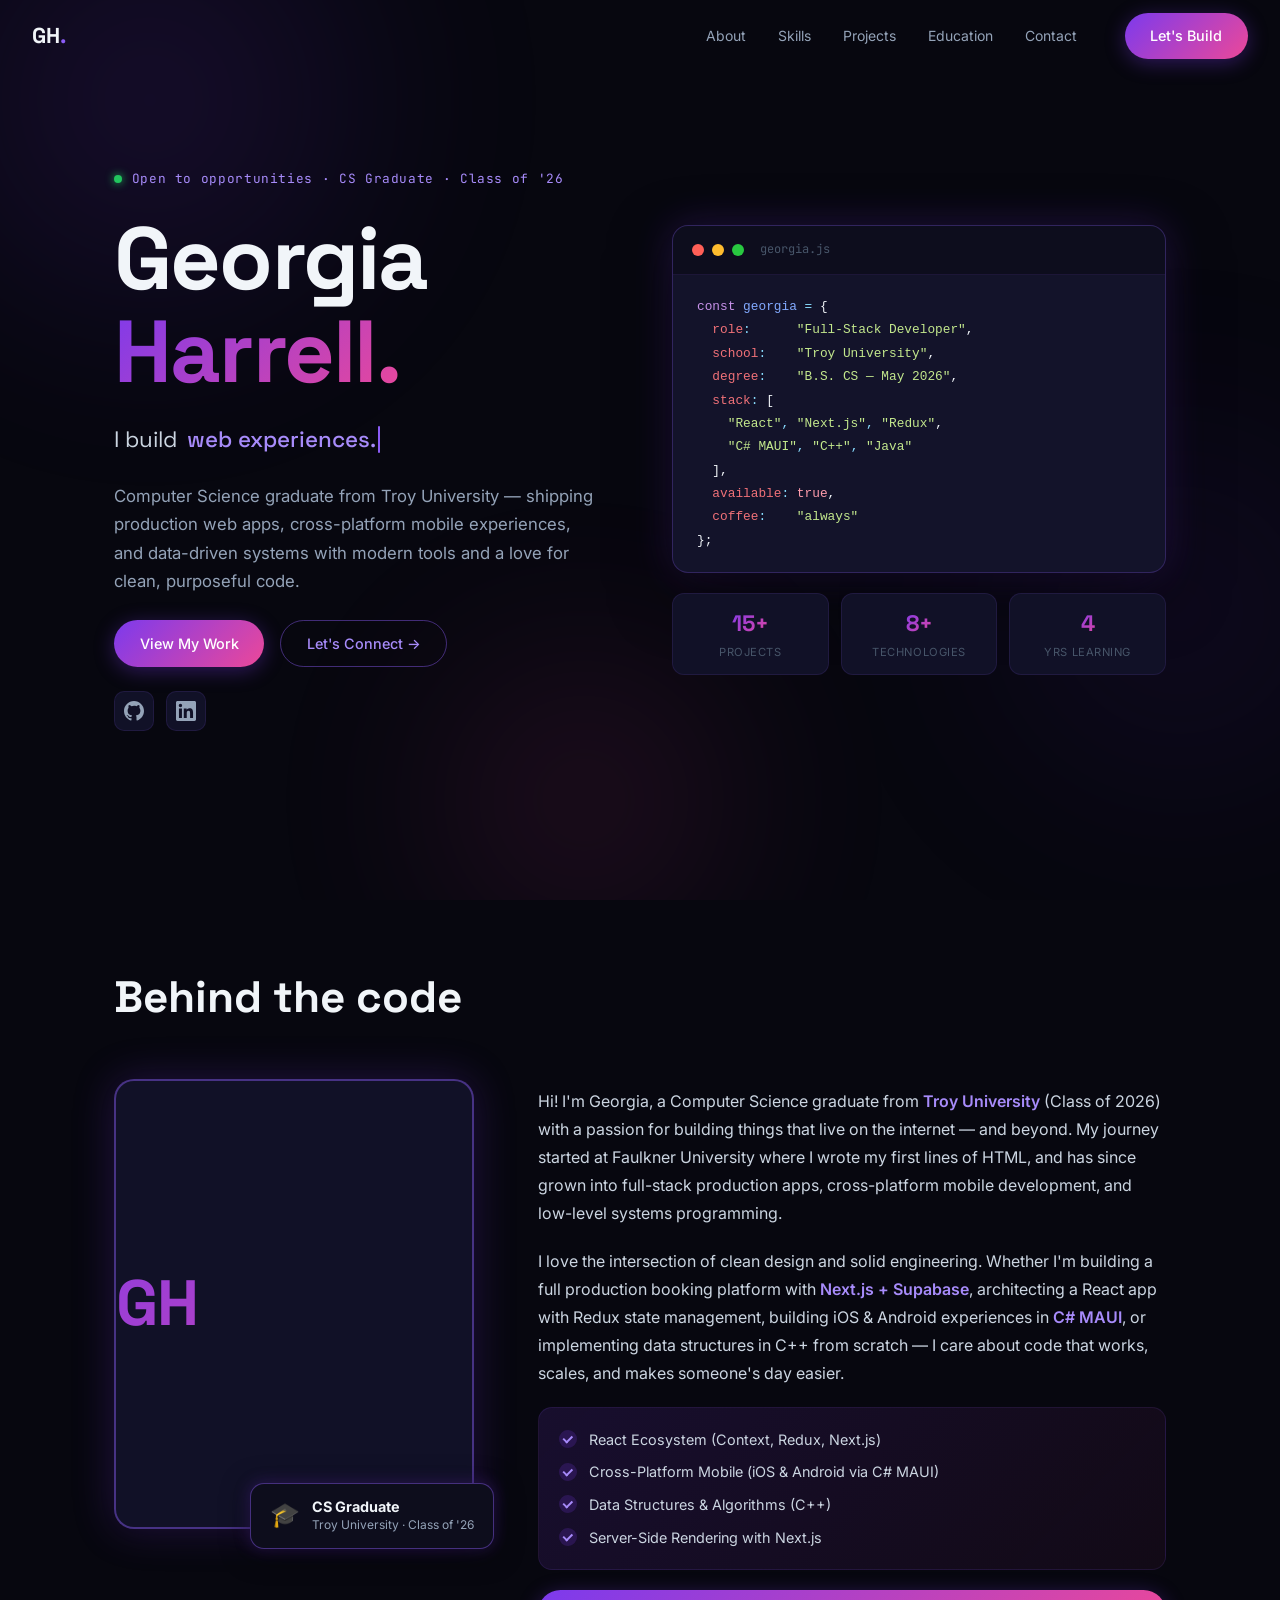
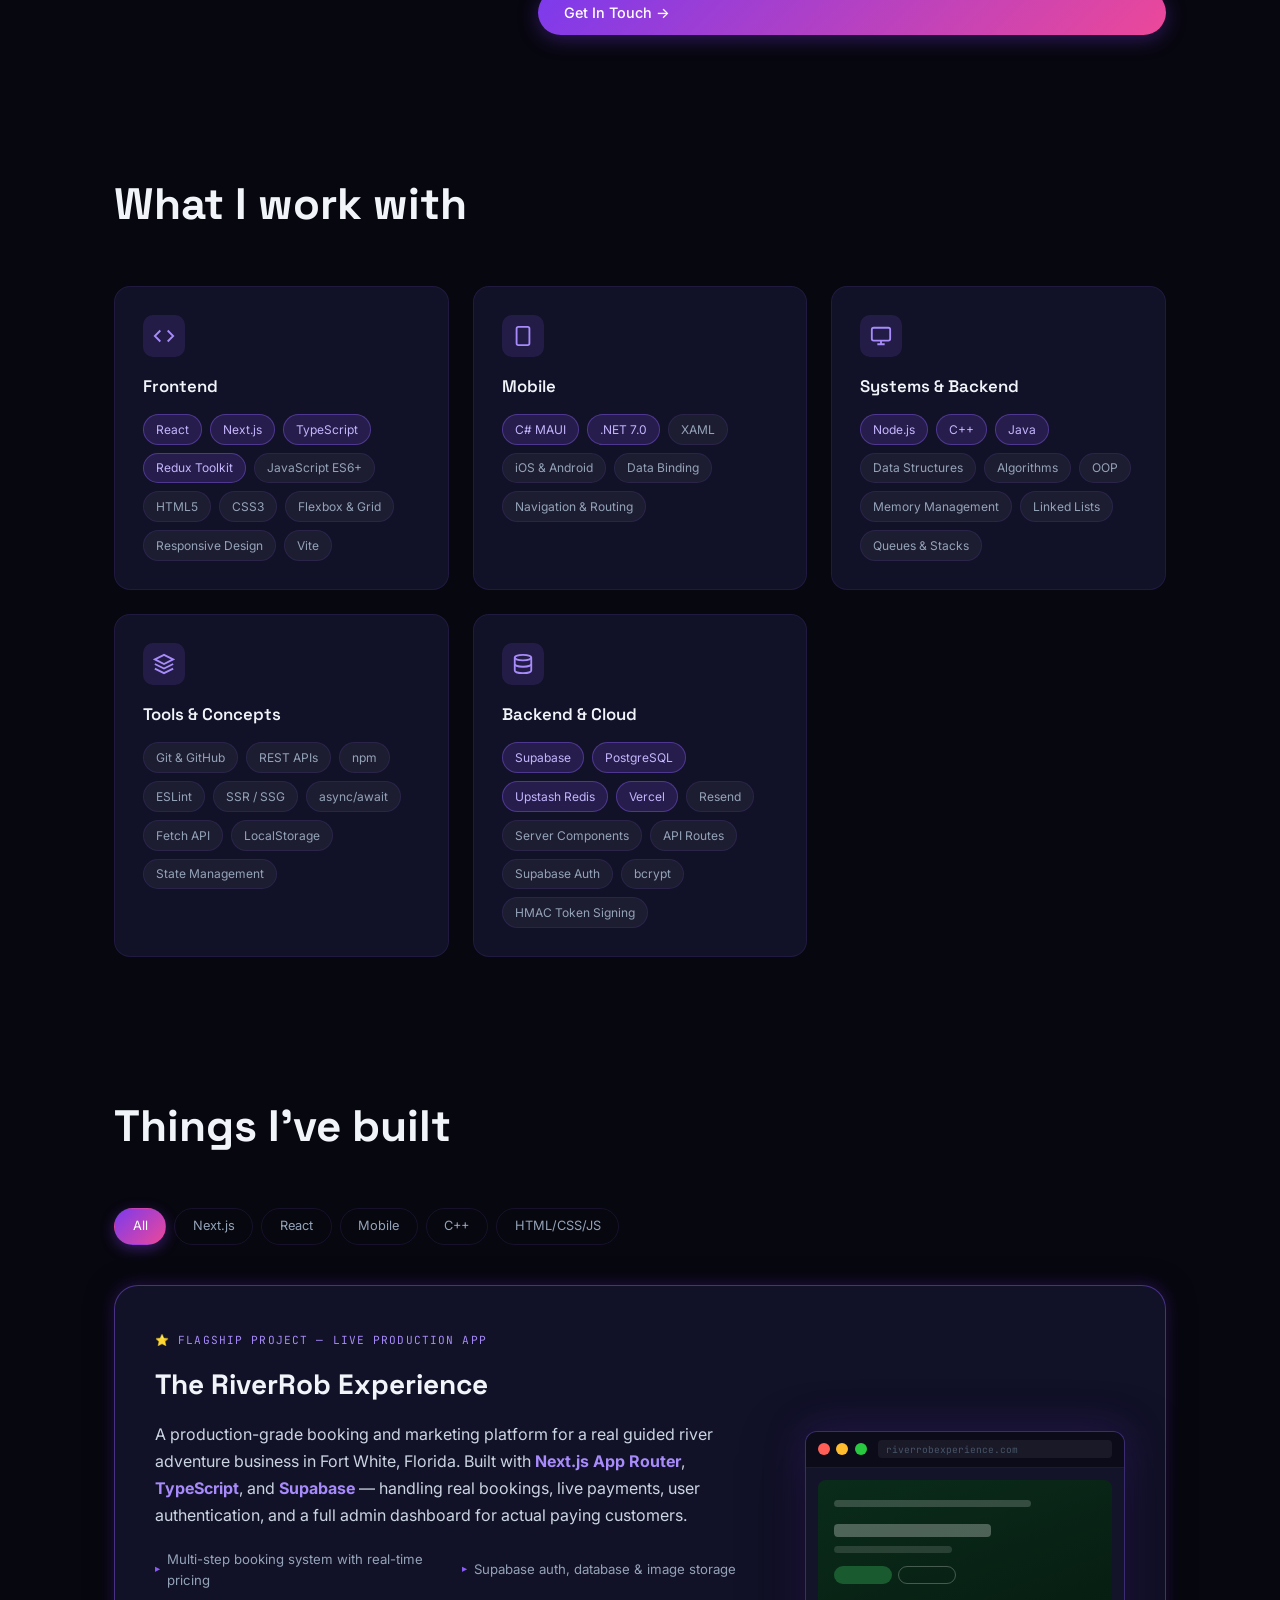
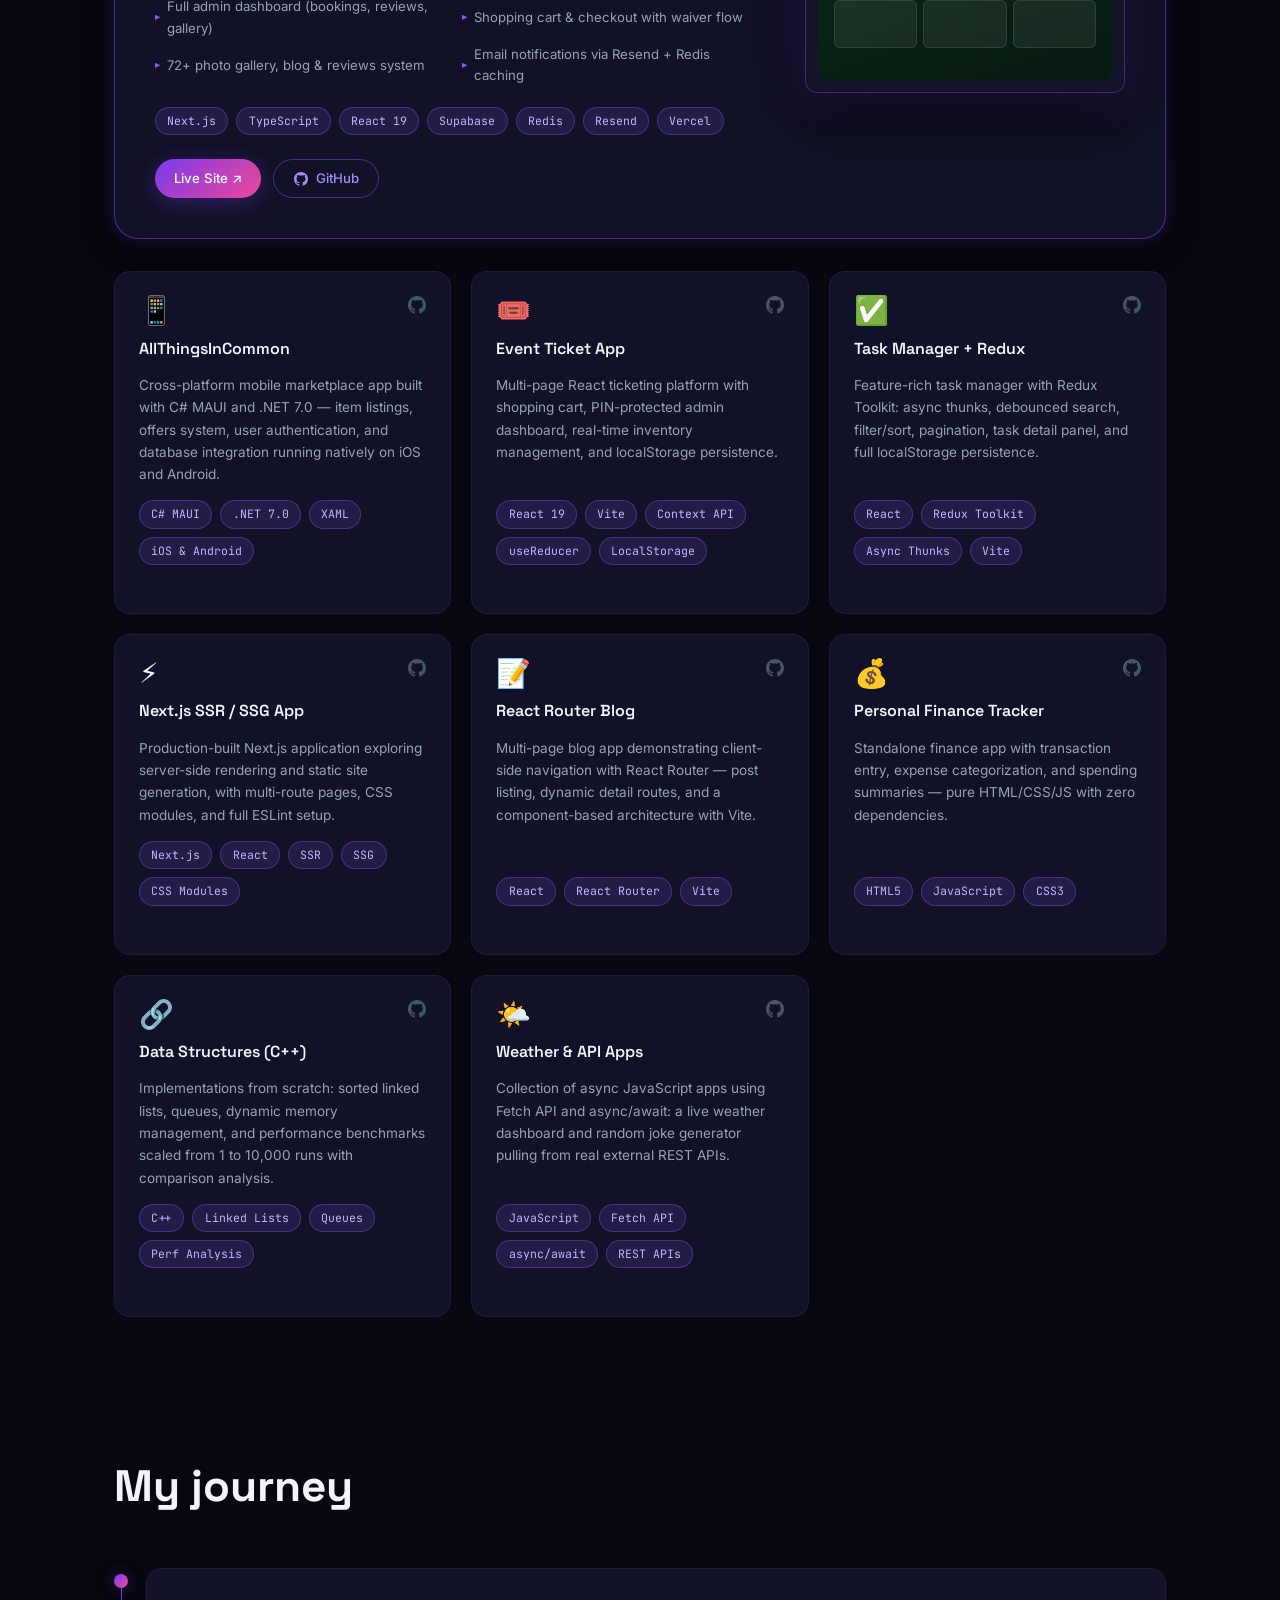
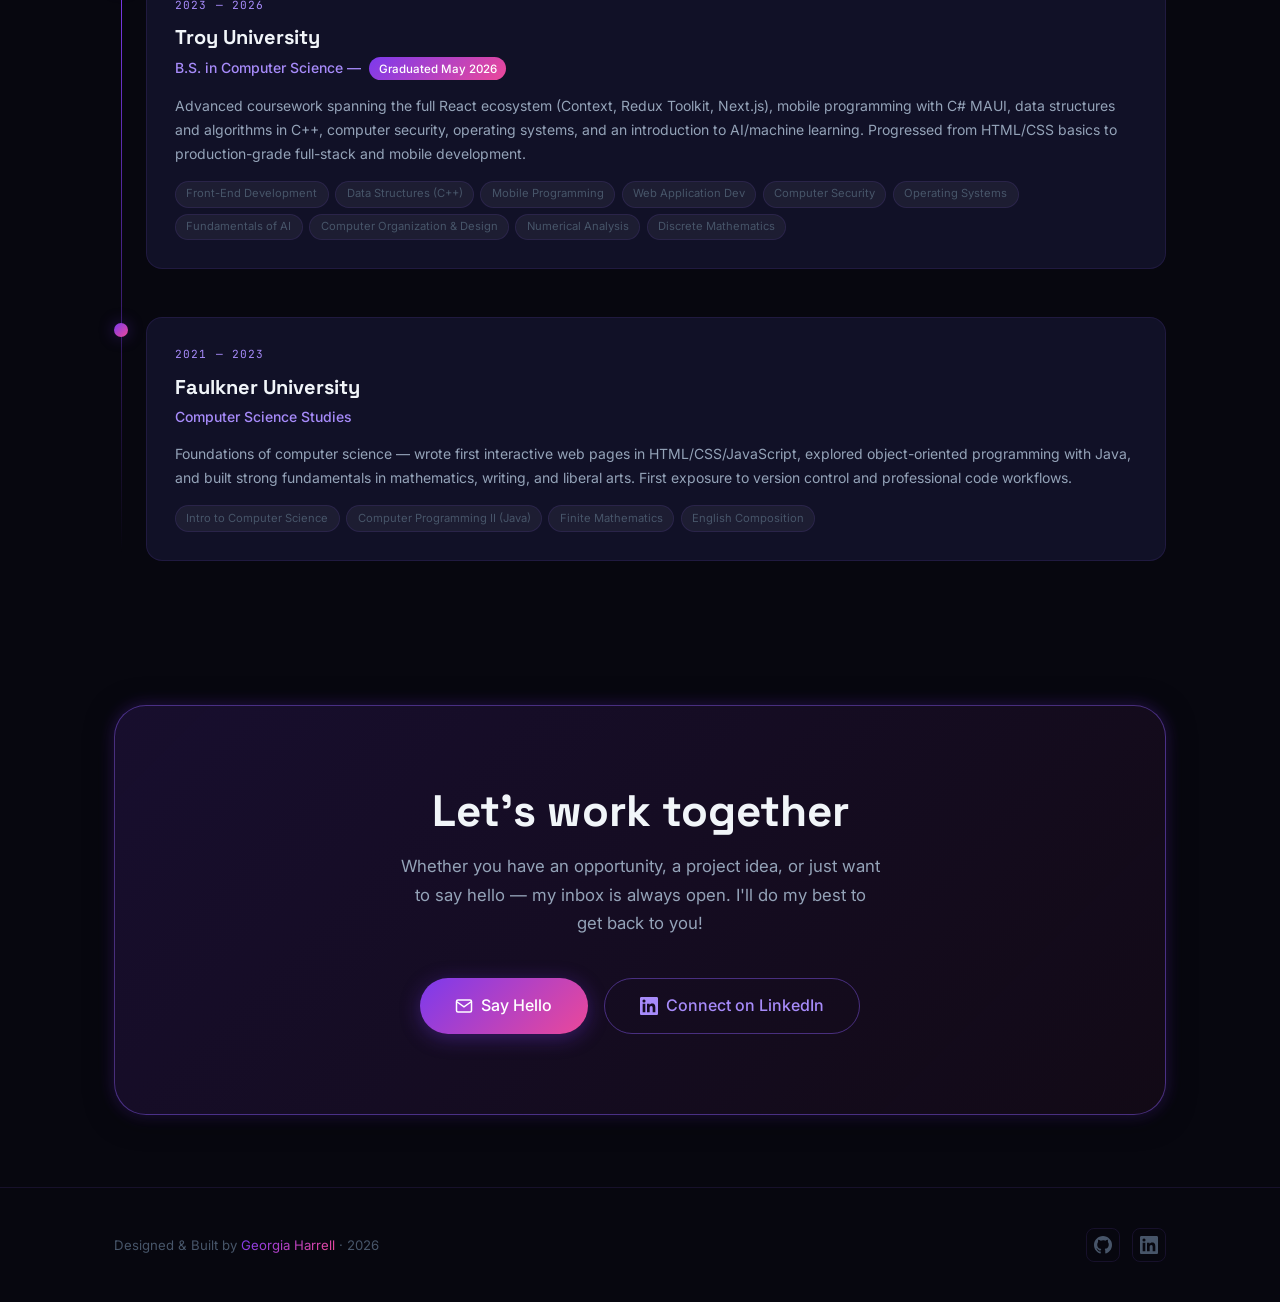
==== index.html @ 1b8c4457 "Add canonical URL, fix meta descriptions to reflect graduate status" ====
<!DOCTYPE html>
<html lang="en">
<head>
  <meta charset="UTF-8">
  <meta name="viewport" content="width=device-width, initial-scale=1.0">
  <meta name="description" content="Georgia Harrell — CS graduate and full-stack developer specializing in React, Next.js, TypeScript, mobile development, and full-stack applications.">
  <meta name="keywords" content="Georgia Harrell, computer science, web developer, React, Next.js, TypeScript, mobile developer, portfolio, Troy University">
  <meta property="og:title" content="Georgia Harrell — Developer Portfolio">
  <meta property="og:description" content="CS graduate building web apps, mobile apps, and APIs with React, Next.js, TypeScript, C# MAUI, and more.">
  <meta property="og:type" content="website">
  <meta property="og:url" content="https://georgiaharrell.dev">
  <link rel="canonical" href="https://georgiaharrell.dev">
  <meta name="twitter:card" content="summary_large_image">
  <title>Georgia Harrell — Developer Portfolio</title>

  <link rel="preconnect" href="https://fonts.googleapis.com">
  <link rel="preconnect" href="https://fonts.gstatic.com" crossorigin>
  <link href="https://fonts.googleapis.com/css2?family=Space+Grotesk:wght@300;400;500;600;700&family=Inter:wght@300;400;500;600&family=JetBrains+Mono:wght@400;500&display=swap" rel="stylesheet">

  <link rel="stylesheet" href="styles.css">
</head>
<body>

  <!-- Animated background orbs -->
  <div class="bg-orbs" aria-hidden="true">
    <div class="orb orb-1"></div>
    <div class="orb orb-2"></div>
    <div class="orb orb-3"></div>
  </div>

  <!-- ===== NAVIGATION ===== -->
  <header id="header" role="banner">
    <nav id="navbar" aria-label="Main navigation">
      <a href="#hero" class="nav-logo" aria-label="Georgia Harrell — back to top">
        <span class="logo-letters">GH</span><span class="logo-dot">.</span>
      </a>

      <ul class="nav-links" role="list">
        <li><a href="#about"     class="nav-link" data-section="about">About</a></li>
        <li><a href="#skills"    class="nav-link" data-section="skills">Skills</a></li>
        <li><a href="#projects"  class="nav-link" data-section="projects">Projects</a></li>
        <li><a href="#education" class="nav-link" data-section="education">Education</a></li>
        <li><a href="#contact"   class="nav-link" data-section="contact">Contact</a></li>
      </ul>

      <a href="#contact" class="btn btn-primary nav-cta">Let's Build</a>

      <button class="mobile-menu-btn" aria-label="Toggle mobile menu" aria-expanded="false" aria-controls="mobile-menu">
        <span class="hamburger-line"></span>
        <span class="hamburger-line"></span>
        <span class="hamburger-line"></span>
      </button>
    </nav>

    <nav id="mobile-menu" class="mobile-menu" aria-label="Mobile navigation" aria-hidden="true">
      <ul role="list">
        <li><a href="#about"     class="mobile-nav-link">About</a></li>
        <li><a href="#skills"    class="mobile-nav-link">Skills</a></li>
        <li><a href="#projects"  class="mobile-nav-link">Projects</a></li>
        <li><a href="#education" class="mobile-nav-link">Education</a></li>
        <li><a href="#contact"   class="mobile-nav-link">Contact</a></li>
      </ul>
    </nav>
  </header>

  <main id="main-content">

    <!-- ===== HERO ===== -->
    <section id="hero" class="section hero-section" aria-label="Introduction">
      <div class="container hero-container">

        <div class="hero-content">
          <p class="hero-status reveal-up">
            <span class="status-dot"></span>Open to opportunities · CS Graduate · Class of '26
          </p>
          <h1 class="hero-name reveal-up">
            Georgia<br><span class="gradient-text">Harrell.</span>
          </h1>
          <div class="hero-tagline reveal-up">
            <span class="tagline-prefix">I build </span>
            <span class="typing-wrapper">
              <span id="typing-text" class="typing-text" aria-live="polite"></span>
              <span class="typing-cursor" aria-hidden="true"></span>
            </span>
          </div>
          <p class="hero-bio reveal-up">
            Computer Science graduate from Troy University — shipping production web apps,
            cross-platform mobile experiences, and data-driven systems with modern tools
            and a love for clean, purposeful code.
          </p>
          <div class="hero-actions reveal-up">
            <a href="#projects" class="btn btn-primary">View My Work</a>
            <a href="#contact"  class="btn btn-ghost">Let's Connect →</a>
          </div>
          <div class="hero-socials reveal-up">
            <a href="https://github.com/Georgia-Harrell" class="social-link" aria-label="GitHub profile" target="_blank" rel="noopener noreferrer">
              <svg width="20" height="20" viewBox="0 0 24 24" fill="currentColor" aria-hidden="true"><path d="M12 0C5.374 0 0 5.373 0 12c0 5.302 3.438 9.8 8.207 11.387.599.111.793-.261.793-.577v-2.234c-3.338.726-4.033-1.416-4.033-1.416-.546-1.387-1.333-1.756-1.333-1.756-1.089-.745.083-.729.083-.729 1.205.084 1.839 1.237 1.839 1.237 1.07 1.834 2.807 1.304 3.492.997.107-.775.418-1.305.762-1.604-2.665-.305-5.467-1.334-5.467-5.931 0-1.311.469-2.381 1.236-3.221-.124-.303-.535-1.524.117-3.176 0 0 1.008-.322 3.301 1.23A11.509 11.509 0 0 1 12 5.803c1.02.005 2.047.138 3.006.404 2.291-1.552 3.297-1.23 3.297-1.23.653 1.653.242 2.874.118 3.176.77.84 1.235 1.911 1.235 3.221 0 4.609-2.807 5.624-5.479 5.921.43.372.823 1.102.823 2.222v3.293c0 .319.192.694.801.576C20.566 21.797 24 17.3 24 12c0-6.627-5.373-12-12-12z"/></svg>
            </a>
            <a href="https://www.linkedin.com/in/georgia-harrell-732969280/" class="social-link" aria-label="LinkedIn profile" target="_blank" rel="noopener noreferrer">
              <svg width="20" height="20" viewBox="0 0 24 24" fill="currentColor" aria-hidden="true"><path d="M20.447 20.452h-3.554v-5.569c0-1.328-.027-3.037-1.852-3.037-1.853 0-2.136 1.445-2.136 2.939v5.667H9.351V9h3.414v1.561h.046c.477-.9 1.637-1.85 3.37-1.85 3.601 0 4.267 2.37 4.267 5.455v6.286zM5.337 7.433a2.062 2.062 0 0 1-2.063-2.065 2.064 2.064 0 1 1 2.063 2.065zm1.782 13.019H3.555V9h3.564v11.452zM22.225 0H1.771C.792 0 0 .774 0 1.729v20.542C0 23.227.792 24 1.771 24h20.451C23.2 24 24 23.227 24 22.271V1.729C24 .774 23.2 0 22.222 0h.003z"/></svg>
            </a>
          </div>
        </div>

        <!-- Hero code card visual -->
        <div class="hero-visual" aria-hidden="true">
          <div class="code-card">
            <div class="code-card-header">
              <span class="code-dot dot-red"></span>
              <span class="code-dot dot-yellow"></span>
              <span class="code-dot dot-green"></span>
              <span class="code-card-filename">georgia.js</span>
            </div>
            <div class="code-card-body">
<pre class="code-block"><code><span class="ck">const</span> <span class="cv">georgia</span> <span class="cp">=</span> {
  <span class="cpr">role</span><span class="cp">:</span>      <span class="cs">"Full-Stack Developer"</span>,
  <span class="cpr">school</span><span class="cp">:</span>    <span class="cs">"Troy University"</span>,
  <span class="cpr">degree</span><span class="cp">:</span>    <span class="cs">"B.S. CS — May 2026"</span>,
  <span class="cpr">stack</span><span class="cp">:</span> [
    <span class="cs">"React"</span><span class="cp">,</span> <span class="cs">"Next.js"</span><span class="cp">,</span> <span class="cs">"Redux"</span>,
    <span class="cs">"C# MAUI"</span><span class="cp">,</span> <span class="cs">"C++"</span><span class="cp">,</span> <span class="cs">"Java"</span>
  ],
  <span class="cpr">available</span><span class="cp">:</span> <span class="cb">true</span>,
  <span class="cpr">coffee</span><span class="cp">:</span>    <span class="cs">"always"</span>
};</code></pre>
            </div>
          </div>

          <div class="hero-stats">
            <div class="stat-pill">
              <span class="stat-num">15+</span>
              <span class="stat-label">Projects</span>
            </div>
            <div class="stat-pill">
              <span class="stat-num">8+</span>
              <span class="stat-label">Technologies</span>
            </div>
            <div class="stat-pill">
              <span class="stat-num">4</span>
              <span class="stat-label">Yrs Learning</span>
            </div>
          </div>
        </div>

      </div>
    </section>

    <!-- ===== ABOUT ===== -->
    <section id="about" class="section" aria-labelledby="about-heading">
      <div class="container">
        <div class="section-header reveal-up">
<h2 id="about-heading" class="section-title">Behind the code</h2>
        </div>

        <div class="about-grid">
          <div class="about-image-wrap reveal-left">
            <div class="about-image-frame">
              <img
                src="./assets/profile.jpg"
                alt="Georgia Harrell"
                class="about-image"
                loading="lazy"
                width="420" height="520"
                onerror="this.style.display='none'; this.nextElementSibling.style.display='flex';"
              >
              <div class="about-image-placeholder" aria-hidden="true">GH</div>
            </div>
            <div class="about-badge">
              <span class="badge-emoji">🎓</span>
              <div class="badge-text">
                <strong>CS Graduate</strong>
                <span>Troy University · Class of '26</span>
              </div>
            </div>
          </div>

          <div class="about-body reveal-right">
            <p class="about-p">
              Hi! I'm Georgia, a Computer Science graduate from <strong>Troy University</strong>
              (Class of 2026) with a passion for building things that live on the internet —
              and beyond. My journey started at Faulkner University where I wrote my first
              lines of HTML, and has since grown into full-stack production apps, cross-platform
              mobile development, and low-level systems programming.
            </p>
            <p class="about-p">
              I love the intersection of clean design and solid engineering. Whether I'm
              building a full production booking platform with <strong>Next.js + Supabase</strong>,
              architecting a React app with Redux state management, building iOS &amp; Android
              experiences in <strong>C# MAUI</strong>, or implementing data structures in C++
              from scratch — I care about code that works, scales, and makes someone's day easier.
            </p>

            <ul class="about-highlights" aria-label="Core strengths">
              <li><span class="check-icon" aria-hidden="true"></span>React Ecosystem (Context, Redux, Next.js)</li>
              <li><span class="check-icon" aria-hidden="true"></span>Cross-Platform Mobile (iOS &amp; Android via C# MAUI)</li>
              <li><span class="check-icon" aria-hidden="true"></span>Data Structures &amp; Algorithms (C++)</li>
              <li><span class="check-icon" aria-hidden="true"></span>Server-Side Rendering with Next.js</li>
            </ul>

            <a href="#contact" class="btn btn-primary">Get In Touch →</a>
          </div>
        </div>
      </div>
    </section>

    <!-- ===== SKILLS ===== -->
    <section id="skills" class="section" aria-labelledby="skills-heading">
      <div class="container">
        <div class="section-header reveal-up">
<h2 id="skills-heading" class="section-title">What I work with</h2>
        </div>

        <div class="skills-grid">

          <div class="skill-card reveal-up">
            <div class="skill-card-icon" aria-hidden="true">
              <svg width="22" height="22" viewBox="0 0 24 24" fill="none" stroke="currentColor" stroke-width="2"><polyline points="16 18 22 12 16 6"/><polyline points="8 6 2 12 8 18"/></svg>
            </div>
            <h3 class="skill-card-title">Frontend</h3>
            <div class="skill-tags">
              <span class="stag stag--hi">React</span>
              <span class="stag stag--hi">Next.js</span>
              <span class="stag stag--hi">TypeScript</span>
              <span class="stag stag--hi">Redux Toolkit</span>
              <span class="stag">JavaScript ES6+</span>
              <span class="stag">HTML5</span>
              <span class="stag">CSS3</span>
              <span class="stag">Flexbox &amp; Grid</span>
              <span class="stag">Responsive Design</span>
              <span class="stag">Vite</span>
            </div>
          </div>

          <div class="skill-card reveal-up">
            <div class="skill-card-icon" aria-hidden="true">
              <svg width="22" height="22" viewBox="0 0 24 24" fill="none" stroke="currentColor" stroke-width="2"><rect x="5" y="2" width="14" height="20" rx="2"/><line x1="12" y1="18" x2="12.01" y2="18"/></svg>
            </div>
            <h3 class="skill-card-title">Mobile</h3>
            <div class="skill-tags">
              <span class="stag stag--hi">C# MAUI</span>
              <span class="stag stag--hi">.NET 7.0</span>
              <span class="stag">XAML</span>
              <span class="stag">iOS &amp; Android</span>
              <span class="stag">Data Binding</span>
              <span class="stag">Navigation &amp; Routing</span>
            </div>
          </div>

          <div class="skill-card reveal-up">
            <div class="skill-card-icon" aria-hidden="true">
              <svg width="22" height="22" viewBox="0 0 24 24" fill="none" stroke="currentColor" stroke-width="2"><rect x="2" y="3" width="20" height="14" rx="2"/><path d="M8 21h8M12 17v4"/></svg>
            </div>
            <h3 class="skill-card-title">Systems &amp; Backend</h3>
            <div class="skill-tags">
              <span class="stag stag--hi">Node.js</span>
              <span class="stag stag--hi">C++</span>
              <span class="stag stag--hi">Java</span>
              <span class="stag">Data Structures</span>
              <span class="stag">Algorithms</span>
              <span class="stag">OOP</span>
              <span class="stag">Memory Management</span>
              <span class="stag">Linked Lists</span>
              <span class="stag">Queues &amp; Stacks</span>
            </div>
          </div>

          <div class="skill-card reveal-up">
            <div class="skill-card-icon" aria-hidden="true">
              <svg width="22" height="22" viewBox="0 0 24 24" fill="none" stroke="currentColor" stroke-width="2"><path d="M12 2L2 7l10 5 10-5-10-5z"/><path d="M2 17l10 5 10-5"/><path d="M2 12l10 5 10-5"/></svg>
            </div>
            <h3 class="skill-card-title">Tools &amp; Concepts</h3>
            <div class="skill-tags">
              <span class="stag">Git &amp; GitHub</span>
              <span class="stag">REST APIs</span>
              <span class="stag">npm</span>
              <span class="stag">ESLint</span>
              <span class="stag">SSR / SSG</span>
              <span class="stag">async/await</span>
              <span class="stag">Fetch API</span>
              <span class="stag">LocalStorage</span>
              <span class="stag">State Management</span>
            </div>
          </div>

          <div class="skill-card reveal-up">
            <div class="skill-card-icon" aria-hidden="true">
              <svg width="22" height="22" viewBox="0 0 24 24" fill="none" stroke="currentColor" stroke-width="2"><ellipse cx="12" cy="5" rx="9" ry="3"/><path d="M21 12c0 1.66-4 3-9 3s-9-1.34-9-3"/><path d="M3 5v14c0 1.66 4 3 9 3s9-1.34 9-3V5"/></svg>
            </div>
            <h3 class="skill-card-title">Backend &amp; Cloud</h3>
            <div class="skill-tags">
              <span class="stag stag--hi">Supabase</span>
              <span class="stag stag--hi">PostgreSQL</span>
              <span class="stag stag--hi">Upstash Redis</span>
              <span class="stag stag--hi">Vercel</span>
              <span class="stag">Resend</span>
              <span class="stag">Server Components</span>
              <span class="stag">API Routes</span>
              <span class="stag">Supabase Auth</span>
              <span class="stag">bcrypt</span>
              <span class="stag">HMAC Token Signing</span>
            </div>
          </div>

        </div>
      </div>
    </section>

    <!-- ===== PROJECTS ===== -->
    <section id="projects" class="section" aria-labelledby="projects-heading">
      <div class="container">
        <div class="section-header reveal-up">
<h2 id="projects-heading" class="section-title">Things I've built</h2>
        </div>

        <!-- Filter buttons -->
        <div class="project-filters reveal-up" role="group" aria-label="Filter projects">
          <button class="filter-btn active" data-filter="all">All</button>
          <button class="filter-btn" data-filter="nextjs">Next.js</button>
          <button class="filter-btn" data-filter="react">React</button>
          <button class="filter-btn" data-filter="mobile">Mobile</button>
          <button class="filter-btn" data-filter="cpp">C++</button>
          <button class="filter-btn" data-filter="web">HTML/CSS/JS</button>
        </div>

        <!-- Featured project -->
        <article class="project-featured reveal-up" data-category="nextjs" aria-label="Featured project: The RiverRob Experience">
          <div class="featured-inner">
            <div class="featured-text">
              <span class="featured-badge">⭐ Flagship Project — Live Production App</span>
              <h3 class="project-title">The RiverRob Experience</h3>
              <p class="project-desc">
                A production-grade booking and marketing platform for a real guided river
                adventure business in Fort White, Florida. Built with <strong>Next.js App Router</strong>,
                <strong>TypeScript</strong>, and <strong>Supabase</strong> — handling real bookings,
                live payments, user authentication, and a full admin dashboard for actual paying customers.
              </p>
              <ul class="featured-features" aria-label="Key features">
                <li>Multi-step booking system with real-time pricing</li>
                <li>Supabase auth, database &amp; image storage</li>
                <li>Full admin dashboard (bookings, reviews, gallery)</li>
                <li>Shopping cart &amp; checkout with waiver flow</li>
                <li>72+ photo gallery, blog &amp; reviews system</li>
                <li>Email notifications via Resend + Redis caching</li>
              </ul>
              <div class="tech-tags">
                <span class="ttag">Next.js</span>
                <span class="ttag">TypeScript</span>
                <span class="ttag">React 19</span>
                <span class="ttag">Supabase</span>
                <span class="ttag">Redis</span>
                <span class="ttag">Resend</span>
                <span class="ttag">Vercel</span>
              </div>
              <div class="project-links">
                <a href="https://theriverrobexperience.com" class="btn btn-primary btn-sm" target="_blank" rel="noopener noreferrer">
                  Live Site ↗
                </a>
                <a href="https://github.com/Georgia-Harrell/riverrob-experience" class="btn btn-ghost btn-sm" target="_blank" rel="noopener noreferrer">
                  <svg width="14" height="14" viewBox="0 0 24 24" fill="currentColor" aria-hidden="true"><path d="M12 0C5.374 0 0 5.373 0 12c0 5.302 3.438 9.8 8.207 11.387.599.111.793-.261.793-.577v-2.234c-3.338.726-4.033-1.416-4.033-1.416-.546-1.387-1.333-1.756-1.333-1.756-1.089-.745.083-.729.083-.729 1.205.084 1.839 1.237 1.839 1.237 1.07 1.834 2.807 1.304 3.492.997.107-.775.418-1.305.762-1.604-2.665-.305-5.467-1.334-5.467-5.931 0-1.311.469-2.381 1.236-3.221-.124-.303-.535-1.524.117-3.176 0 0 1.008-.322 3.301 1.23A11.509 11.509 0 0 1 12 5.803c1.02.005 2.047.138 3.006.404 2.291-1.552 3.297-1.23 3.297-1.23.653 1.653.242 2.874.118 3.176.77.84 1.235 1.911 1.235 3.221 0 4.609-2.807 5.624-5.479 5.921.43.372.823 1.102.823 2.222v3.293c0 .319.192.694.801.576C20.566 21.797 24 17.3 24 12c0-6.627-5.373-12-12-12z"/></svg>
                  GitHub
                </a>
              </div>
            </div>

            <!-- CSS browser mockup -->
            <div class="featured-mockup" aria-hidden="true">
              <div class="browser-frame">
                <div class="browser-bar">
                  <span class="code-dot dot-red"></span>
                  <span class="code-dot dot-yellow"></span>
                  <span class="code-dot dot-green"></span>
                  <div class="browser-url">riverrobexperience.com</div>
                </div>
                <div class="browser-screen">
                  <div class="site-hero-mock">
                    <div class="site-nav-mock"></div>
                    <div class="site-heading-mock"></div>
                    <div class="site-sub-mock"></div>
                    <div class="site-btns-mock">
                      <div class="site-btn-mock"></div>
                      <div class="site-btn-mock ghost"></div>
                    </div>
                    <div class="site-cards-mock">
                      <div class="site-card-mock"></div>
                      <div class="site-card-mock"></div>
                      <div class="site-card-mock"></div>
                    </div>
                  </div>
                </div>
              </div>
            </div>
          </div>
        </article>

        <!-- Project grid -->
        <div class="projects-grid" id="projects-grid">

          <article class="project-card reveal-up" data-category="mobile">
            <div class="pcard-top">
              <span class="pcard-emoji" aria-hidden="true">📱</span>
              <a href="https://github.com/Georgia-Harrell/all-things-in-common" class="pcard-gh" aria-label="View AllThingsInCommon on GitHub" target="_blank" rel="noopener noreferrer"><svg width="18" height="18" viewBox="0 0 24 24" fill="currentColor"><path d="M12 0C5.374 0 0 5.373 0 12c0 5.302 3.438 9.8 8.207 11.387.599.111.793-.261.793-.577v-2.234c-3.338.726-4.033-1.416-4.033-1.416-.546-1.387-1.333-1.756-1.333-1.756-1.089-.745.083-.729.083-.729 1.205.084 1.839 1.237 1.839 1.237 1.07 1.834 2.807 1.304 3.492.997.107-.775.418-1.305.762-1.604-2.665-.305-5.467-1.334-5.467-5.931 0-1.311.469-2.381 1.236-3.221-.124-.303-.535-1.524.117-3.176 0 0 1.008-.322 3.301 1.23A11.509 11.509 0 0 1 12 5.803c1.02.005 2.047.138 3.006.404 2.291-1.552 3.297-1.23 3.297-1.23.653 1.653.242 2.874.118 3.176.77.84 1.235 1.911 1.235 3.221 0 4.609-2.807 5.624-5.479 5.921.43.372.823 1.102.823 2.222v3.293c0 .319.192.694.801.576C20.566 21.797 24 17.3 24 12c0-6.627-5.373-12-12-12z"/></svg></a>
            </div>
            <h3 class="pcard-title">AllThingsInCommon</h3>
            <p class="pcard-desc">Cross-platform mobile marketplace app built with C# MAUI and .NET 7.0 — item listings, offers system, user authentication, and database integration running natively on iOS and Android.</p>
            <div class="tech-tags">
              <span class="ttag">C# MAUI</span>
              <span class="ttag">.NET 7.0</span>
              <span class="ttag">XAML</span>
              <span class="ttag">iOS &amp; Android</span>
            </div>
          </article>

          <article class="project-card reveal-up" data-category="react">
            <div class="pcard-top">
              <span class="pcard-emoji" aria-hidden="true">🎟️</span>
              <a href="https://github.com/Georgia-Harrell/event-ticket-app" class="pcard-gh" aria-label="View Event Ticket App on GitHub" target="_blank" rel="noopener noreferrer"><svg width="18" height="18" viewBox="0 0 24 24" fill="currentColor"><path d="M12 0C5.374 0 0 5.373 0 12c0 5.302 3.438 9.8 8.207 11.387.599.111.793-.261.793-.577v-2.234c-3.338.726-4.033-1.416-4.033-1.416-.546-1.387-1.333-1.756-1.333-1.756-1.089-.745.083-.729.083-.729 1.205.084 1.839 1.237 1.839 1.237 1.07 1.834 2.807 1.304 3.492.997.107-.775.418-1.305.762-1.604-2.665-.305-5.467-1.334-5.467-5.931 0-1.311.469-2.381 1.236-3.221-.124-.303-.535-1.524.117-3.176 0 0 1.008-.322 3.301 1.23A11.509 11.509 0 0 1 12 5.803c1.02.005 2.047.138 3.006.404 2.291-1.552 3.297-1.23 3.297-1.23.653 1.653.242 2.874.118 3.176.77.84 1.235 1.911 1.235 3.221 0 4.609-2.807 5.624-5.479 5.921.43.372.823 1.102.823 2.222v3.293c0 .319.192.694.801.576C20.566 21.797 24 17.3 24 12c0-6.627-5.373-12-12-12z"/></svg></a>
            </div>
            <h3 class="pcard-title">Event Ticket App</h3>
            <p class="pcard-desc">Multi-page React ticketing platform with shopping cart, PIN-protected admin dashboard, real-time inventory management, and localStorage persistence.</p>
            <div class="tech-tags">
              <span class="ttag">React 19</span>
              <span class="ttag">Vite</span>
              <span class="ttag">Context API</span>
              <span class="ttag">useReducer</span>
              <span class="ttag">LocalStorage</span>
            </div>
          </article>

          <article class="project-card reveal-up" data-category="react">
            <div class="pcard-top">
              <span class="pcard-emoji" aria-hidden="true">✅</span>
              <a href="https://github.com/Georgia-Harrell/task-manager-redux" class="pcard-gh" aria-label="View Task Manager on GitHub" target="_blank" rel="noopener noreferrer"><svg width="18" height="18" viewBox="0 0 24 24" fill="currentColor"><path d="M12 0C5.374 0 0 5.373 0 12c0 5.302 3.438 9.8 8.207 11.387.599.111.793-.261.793-.577v-2.234c-3.338.726-4.033-1.416-4.033-1.416-.546-1.387-1.333-1.756-1.333-1.756-1.089-.745.083-.729.083-.729 1.205.084 1.839 1.237 1.839 1.237 1.07 1.834 2.807 1.304 3.492.997.107-.775.418-1.305.762-1.604-2.665-.305-5.467-1.334-5.467-5.931 0-1.311.469-2.381 1.236-3.221-.124-.303-.535-1.524.117-3.176 0 0 1.008-.322 3.301 1.23A11.509 11.509 0 0 1 12 5.803c1.02.005 2.047.138 3.006.404 2.291-1.552 3.297-1.23 3.297-1.23.653 1.653.242 2.874.118 3.176.77.84 1.235 1.911 1.235 3.221 0 4.609-2.807 5.624-5.479 5.921.43.372.823 1.102.823 2.222v3.293c0 .319.192.694.801.576C20.566 21.797 24 17.3 24 12c0-6.627-5.373-12-12-12z"/></svg></a>
            </div>
            <h3 class="pcard-title">Task Manager + Redux</h3>
            <p class="pcard-desc">Feature-rich task manager with Redux Toolkit: async thunks, debounced search, filter/sort, pagination, task detail panel, and full localStorage persistence.</p>
            <div class="tech-tags">
              <span class="ttag">React</span>
              <span class="ttag">Redux Toolkit</span>
              <span class="ttag">Async Thunks</span>
              <span class="ttag">Vite</span>
            </div>
          </article>

          <article class="project-card reveal-up" data-category="react">
            <div class="pcard-top">
              <span class="pcard-emoji" aria-hidden="true">⚡</span>
              <a href="https://github.com/Georgia-Harrell/nextjs-ssr-ssg" class="pcard-gh" aria-label="View Next.js app on GitHub" target="_blank" rel="noopener noreferrer"><svg width="18" height="18" viewBox="0 0 24 24" fill="currentColor"><path d="M12 0C5.374 0 0 5.373 0 12c0 5.302 3.438 9.8 8.207 11.387.599.111.793-.261.793-.577v-2.234c-3.338.726-4.033-1.416-4.033-1.416-.546-1.387-1.333-1.756-1.333-1.756-1.089-.745.083-.729.083-.729 1.205.084 1.839 1.237 1.839 1.237 1.07 1.834 2.807 1.304 3.492.997.107-.775.418-1.305.762-1.604-2.665-.305-5.467-1.334-5.467-5.931 0-1.311.469-2.381 1.236-3.221-.124-.303-.535-1.524.117-3.176 0 0 1.008-.322 3.301 1.23A11.509 11.509 0 0 1 12 5.803c1.02.005 2.047.138 3.006.404 2.291-1.552 3.297-1.23 3.297-1.23.653 1.653.242 2.874.118 3.176.77.84 1.235 1.911 1.235 3.221 0 4.609-2.807 5.624-5.479 5.921.43.372.823 1.102.823 2.222v3.293c0 .319.192.694.801.576C20.566 21.797 24 17.3 24 12c0-6.627-5.373-12-12-12z"/></svg></a>
            </div>
            <h3 class="pcard-title">Next.js SSR / SSG App</h3>
            <p class="pcard-desc">Production-built Next.js application exploring server-side rendering and static site generation, with multi-route pages, CSS modules, and full ESLint setup.</p>
            <div class="tech-tags">
              <span class="ttag">Next.js</span>
              <span class="ttag">React</span>
              <span class="ttag">SSR</span>
              <span class="ttag">SSG</span>
              <span class="ttag">CSS Modules</span>
            </div>
          </article>

          <article class="project-card reveal-up" data-category="react">
            <div class="pcard-top">
              <span class="pcard-emoji" aria-hidden="true">📝</span>
              <a href="https://github.com/Georgia-Harrell/react-router-blog" class="pcard-gh" aria-label="View React Router Blog on GitHub" target="_blank" rel="noopener noreferrer"><svg width="18" height="18" viewBox="0 0 24 24" fill="currentColor"><path d="M12 0C5.374 0 0 5.373 0 12c0 5.302 3.438 9.8 8.207 11.387.599.111.793-.261.793-.577v-2.234c-3.338.726-4.033-1.416-4.033-1.416-.546-1.387-1.333-1.756-1.333-1.756-1.089-.745.083-.729.083-.729 1.205.084 1.839 1.237 1.839 1.237 1.07 1.834 2.807 1.304 3.492.997.107-.775.418-1.305.762-1.604-2.665-.305-5.467-1.334-5.467-5.931 0-1.311.469-2.381 1.236-3.221-.124-.303-.535-1.524.117-3.176 0 0 1.008-.322 3.301 1.23A11.509 11.509 0 0 1 12 5.803c1.02.005 2.047.138 3.006.404 2.291-1.552 3.297-1.23 3.297-1.23.653 1.653.242 2.874.118 3.176.77.84 1.235 1.911 1.235 3.221 0 4.609-2.807 5.624-5.479 5.921.43.372.823 1.102.823 2.222v3.293c0 .319.192.694.801.576C20.566 21.797 24 17.3 24 12c0-6.627-5.373-12-12-12z"/></svg></a>
            </div>
            <h3 class="pcard-title">React Router Blog</h3>
            <p class="pcard-desc">Multi-page blog app demonstrating client-side navigation with React Router — post listing, dynamic detail routes, and a component-based architecture with Vite.</p>
            <div class="tech-tags">
              <span class="ttag">React</span>
              <span class="ttag">React Router</span>
              <span class="ttag">Vite</span>
            </div>
          </article>

          <article class="project-card reveal-up" data-category="web">
            <div class="pcard-top">
              <span class="pcard-emoji" aria-hidden="true">💰</span>
              <a href="https://github.com/Georgia-Harrell/personal-finance-tracker" class="pcard-gh" aria-label="View Finance Tracker on GitHub" target="_blank" rel="noopener noreferrer"><svg width="18" height="18" viewBox="0 0 24 24" fill="currentColor"><path d="M12 0C5.374 0 0 5.373 0 12c0 5.302 3.438 9.8 8.207 11.387.599.111.793-.261.793-.577v-2.234c-3.338.726-4.033-1.416-4.033-1.416-.546-1.387-1.333-1.756-1.333-1.756-1.089-.745.083-.729.083-.729 1.205.084 1.839 1.237 1.839 1.237 1.07 1.834 2.807 1.304 3.492.997.107-.775.418-1.305.762-1.604-2.665-.305-5.467-1.334-5.467-5.931 0-1.311.469-2.381 1.236-3.221-.124-.303-.535-1.524.117-3.176 0 0 1.008-.322 3.301 1.23A11.509 11.509 0 0 1 12 5.803c1.02.005 2.047.138 3.006.404 2.291-1.552 3.297-1.23 3.297-1.23.653 1.653.242 2.874.118 3.176.77.84 1.235 1.911 1.235 3.221 0 4.609-2.807 5.624-5.479 5.921.43.372.823 1.102.823 2.222v3.293c0 .319.192.694.801.576C20.566 21.797 24 17.3 24 12c0-6.627-5.373-12-12-12z"/></svg></a>
            </div>
            <h3 class="pcard-title">Personal Finance Tracker</h3>
            <p class="pcard-desc">Standalone finance app with transaction entry, expense categorization, and spending summaries — pure HTML/CSS/JS with zero dependencies.</p>
            <div class="tech-tags">
              <span class="ttag">HTML5</span>
              <span class="ttag">JavaScript</span>
              <span class="ttag">CSS3</span>
            </div>
          </article>

          <article class="project-card reveal-up" data-category="cpp">
            <div class="pcard-top">
              <span class="pcard-emoji" aria-hidden="true">🔗</span>
              <a href="https://github.com/Georgia-Harrell/data-structures-cpp" class="pcard-gh" aria-label="View Data Structures on GitHub" target="_blank" rel="noopener noreferrer"><svg width="18" height="18" viewBox="0 0 24 24" fill="currentColor"><path d="M12 0C5.374 0 0 5.373 0 12c0 5.302 3.438 9.8 8.207 11.387.599.111.793-.261.793-.577v-2.234c-3.338.726-4.033-1.416-4.033-1.416-.546-1.387-1.333-1.756-1.333-1.756-1.089-.745.083-.729.083-.729 1.205.084 1.839 1.237 1.839 1.237 1.07 1.834 2.807 1.304 3.492.997.107-.775.418-1.305.762-1.604-2.665-.305-5.467-1.334-5.467-5.931 0-1.311.469-2.381 1.236-3.221-.124-.303-.535-1.524.117-3.176 0 0 1.008-.322 3.301 1.23A11.509 11.509 0 0 1 12 5.803c1.02.005 2.047.138 3.006.404 2.291-1.552 3.297-1.23 3.297-1.23.653 1.653.242 2.874.118 3.176.77.84 1.235 1.911 1.235 3.221 0 4.609-2.807 5.624-5.479 5.921.43.372.823 1.102.823 2.222v3.293c0 .319.192.694.801.576C20.566 21.797 24 17.3 24 12c0-6.627-5.373-12-12-12z"/></svg></a>
            </div>
            <h3 class="pcard-title">Data Structures (C++)</h3>
            <p class="pcard-desc">Implementations from scratch: sorted linked lists, queues, dynamic memory management, and performance benchmarks scaled from 1 to 10,000 runs with comparison analysis.</p>
            <div class="tech-tags">
              <span class="ttag">C++</span>
              <span class="ttag">Linked Lists</span>
              <span class="ttag">Queues</span>
              <span class="ttag">Perf Analysis</span>
            </div>
          </article>

          <article class="project-card reveal-up" data-category="web">
            <div class="pcard-top">
              <span class="pcard-emoji" aria-hidden="true">🌤️</span>
              <a href="https://github.com/Georgia-Harrell/weather-api-apps" class="pcard-gh" aria-label="View Weather API apps on GitHub" target="_blank" rel="noopener noreferrer"><svg width="18" height="18" viewBox="0 0 24 24" fill="currentColor"><path d="M12 0C5.374 0 0 5.373 0 12c0 5.302 3.438 9.8 8.207 11.387.599.111.793-.261.793-.577v-2.234c-3.338.726-4.033-1.416-4.033-1.416-.546-1.387-1.333-1.756-1.333-1.756-1.089-.745.083-.729.083-.729 1.205.084 1.839 1.237 1.839 1.237 1.07 1.834 2.807 1.304 3.492.997.107-.775.418-1.305.762-1.604-2.665-.305-5.467-1.334-5.467-5.931 0-1.311.469-2.381 1.236-3.221-.124-.303-.535-1.524.117-3.176 0 0 1.008-.322 3.301 1.23A11.509 11.509 0 0 1 12 5.803c1.02.005 2.047.138 3.006.404 2.291-1.552 3.297-1.23 3.297-1.23.653 1.653.242 2.874.118 3.176.77.84 1.235 1.911 1.235 3.221 0 4.609-2.807 5.624-5.479 5.921.43.372.823 1.102.823 2.222v3.293c0 .319.192.694.801.576C20.566 21.797 24 17.3 24 12c0-6.627-5.373-12-12-12z"/></svg></a>
            </div>
            <h3 class="pcard-title">Weather &amp; API Apps</h3>
            <p class="pcard-desc">Collection of async JavaScript apps using Fetch API and async/await: a live weather dashboard and random joke generator pulling from real external REST APIs.</p>
            <div class="tech-tags">
              <span class="ttag">JavaScript</span>
              <span class="ttag">Fetch API</span>
              <span class="ttag">async/await</span>
              <span class="ttag">REST APIs</span>
            </div>
          </article>

        </div>
      </div>
    </section>

    <!-- ===== EDUCATION ===== -->
    <section id="education" class="section" aria-labelledby="education-heading">
      <div class="container">
        <div class="section-header reveal-up">
<h2 id="education-heading" class="section-title">My journey</h2>
        </div>

        <div class="timeline">

          <div class="timeline-item reveal-up">
            <div class="tl-marker" aria-hidden="true"></div>
            <div class="tl-body">
              <span class="tl-period">2023 — 2026</span>
              <h3 class="tl-school">Troy University</h3>
              <p class="tl-degree">B.S. in Computer Science — <span class="grad-badge">Graduated May 2026</span></p>
              <p class="tl-desc">
                Advanced coursework spanning the full React ecosystem (Context, Redux Toolkit, Next.js),
                mobile programming with C# MAUI, data structures and algorithms in C++, computer security,
                operating systems, and an introduction to AI/machine learning. Progressed from HTML/CSS basics
                to production-grade full-stack and mobile development.
              </p>
              <div class="tl-courses">
                <span class="ctag">Front-End Development</span>
                <span class="ctag">Data Structures (C++)</span>
                <span class="ctag">Mobile Programming</span>
                <span class="ctag">Web Application Dev</span>
                <span class="ctag">Computer Security</span>
                <span class="ctag">Operating Systems</span>
                <span class="ctag">Fundamentals of AI</span>
                <span class="ctag">Computer Organization &amp; Design</span>
                <span class="ctag">Numerical Analysis</span>
                <span class="ctag">Discrete Mathematics</span>
              </div>
            </div>
          </div>

          <div class="timeline-item reveal-up">
            <div class="tl-marker" aria-hidden="true"></div>
            <div class="tl-body">
              <span class="tl-period">2021 — 2023</span>
              <h3 class="tl-school">Faulkner University</h3>
              <p class="tl-degree">Computer Science Studies</p>
              <p class="tl-desc">
                Foundations of computer science — wrote first interactive web pages in HTML/CSS/JavaScript,
                explored object-oriented programming with Java, and built strong fundamentals in mathematics,
                writing, and liberal arts. First exposure to version control and professional code workflows.
              </p>
              <div class="tl-courses">
                <span class="ctag">Intro to Computer Science</span>
                <span class="ctag">Computer Programming II (Java)</span>
                <span class="ctag">Finite Mathematics</span>
                <span class="ctag">English Composition</span>
              </div>
            </div>
          </div>

        </div>
      </div>
    </section>

    <!-- ===== CONTACT ===== -->
    <section id="contact" class="section" aria-labelledby="contact-heading">
      <div class="container">
        <div class="contact-card reveal-up">
<h2 id="contact-heading" class="section-title">Let's work together</h2>
          <p class="contact-text">
            Whether you have an opportunity, a project idea, or just want to say hello —
            my inbox is always open. I'll do my best to get back to you!
          </p>
          <div class="contact-actions">
            <a href="mailto:georgiaharrelldesigns@gmail.com" class="btn btn-primary btn-lg">
              <svg width="18" height="18" viewBox="0 0 24 24" fill="none" stroke="currentColor" stroke-width="2" aria-hidden="true"><path d="M4 4h16c1.1 0 2 .9 2 2v12c0 1.1-.9 2-2 2H4c-1.1 0-2-.9-2-2V6c0-1.1.9-2 2-2z"/><polyline points="22,6 12,13 2,6"/></svg>
              Say Hello
            </a>
            <a href="https://www.linkedin.com/in/georgia-harrell-732969280/" class="btn btn-ghost btn-lg" target="_blank" rel="noopener noreferrer">
              <svg width="18" height="18" viewBox="0 0 24 24" fill="currentColor" aria-hidden="true"><path d="M20.447 20.452h-3.554v-5.569c0-1.328-.027-3.037-1.852-3.037-1.853 0-2.136 1.445-2.136 2.939v5.667H9.351V9h3.414v1.561h.046c.477-.9 1.637-1.85 3.37-1.85 3.601 0 4.267 2.37 4.267 5.455v6.286zM5.337 7.433a2.062 2.062 0 0 1-2.063-2.065 2.064 2.064 0 1 1 2.063 2.065zm1.782 13.019H3.555V9h3.564v11.452zM22.225 0H1.771C.792 0 0 .774 0 1.729v20.542C0 23.227.792 24 1.771 24h20.451C23.2 24 24 23.227 24 22.271V1.729C24 .774 23.2 0 22.222 0h.003z"/></svg>
              Connect on LinkedIn
            </a>
          </div>
        </div>
      </div>
    </section>

  </main>

  <footer class="footer" role="contentinfo">
    <div class="container footer-inner">
      <p class="footer-copy">
        Designed &amp; Built by <span class="gradient-text">Georgia Harrell</span> · 2026
      </p>
      <div class="footer-socials">
        <a href="https://github.com/Georgia-Harrell" class="footer-social" aria-label="GitHub" target="_blank" rel="noopener noreferrer">
          <svg width="18" height="18" viewBox="0 0 24 24" fill="currentColor"><path d="M12 0C5.374 0 0 5.373 0 12c0 5.302 3.438 9.8 8.207 11.387.599.111.793-.261.793-.577v-2.234c-3.338.726-4.033-1.416-4.033-1.416-.546-1.387-1.333-1.756-1.333-1.756-1.089-.745.083-.729.083-.729 1.205.084 1.839 1.237 1.839 1.237 1.07 1.834 2.807 1.304 3.492.997.107-.775.418-1.305.762-1.604-2.665-.305-5.467-1.334-5.467-5.931 0-1.311.469-2.381 1.236-3.221-.124-.303-.535-1.524.117-3.176 0 0 1.008-.322 3.301 1.23A11.509 11.509 0 0 1 12 5.803c1.02.005 2.047.138 3.006.404 2.291-1.552 3.297-1.23 3.297-1.23.653 1.653.242 2.874.118 3.176.77.84 1.235 1.911 1.235 3.221 0 4.609-2.807 5.624-5.479 5.921.43.372.823 1.102.823 2.222v3.293c0 .319.192.694.801.576C20.566 21.797 24 17.3 24 12c0-6.627-5.373-12-12-12z"/></svg>
        </a>
        <a href="https://www.linkedin.com/in/georgia-harrell-732969280/" class="footer-social" aria-label="LinkedIn" target="_blank" rel="noopener noreferrer">
          <svg width="18" height="18" viewBox="0 0 24 24" fill="currentColor"><path d="M20.447 20.452h-3.554v-5.569c0-1.328-.027-3.037-1.852-3.037-1.853 0-2.136 1.445-2.136 2.939v5.667H9.351V9h3.414v1.561h.046c.477-.9 1.637-1.85 3.37-1.85 3.601 0 4.267 2.37 4.267 5.455v6.286zM5.337 7.433a2.062 2.062 0 0 1-2.063-2.065 2.064 2.064 0 1 1 2.063 2.065zm1.782 13.019H3.555V9h3.564v11.452zM22.225 0H1.771C.792 0 0 .774 0 1.729v20.542C0 23.227.792 24 1.771 24h20.451C23.2 24 24 23.227 24 22.271V1.729C24 .774 23.2 0 22.222 0h.003z"/></svg>
        </a>
      </div>
    </div>
  </footer>

  <script src="script.js"></script>
</body>
</html>
---- styles.css ----
/* ============================================================
   GEORGIA HARRELL — PORTFOLIO
   Custom design · Purple theme · Performance-first
   ============================================================ */

/* ---- Custom Properties ---- */
:root {
  --bg:          #07070f;
  --bg-2:        #0d0d1c;
  --surface:     #111127;
  --surface-2:   #161637;

  --p900: #2e1065;
  --p800: #3b0764;
  --p700: #4c1d95;
  --p600: #5b21b6;
  --p500: #7c3aed;
  --p400: #8b5cf6;
  --p300: #a78bfa;
  --p200: #c4b5fd;
  --p100: #ede9fe;

  --pink:  #ec4899;
  --cyan:  #22d3ee;

  --text:    #f1f5f9;
  --text-2:  #cbd5e1;
  --text-3:  #94a3b8;
  --text-4:  #475569;

  --border:       rgba(139,92,246,.12);
  --border-hover: rgba(139,92,246,.45);

  --grad-primary: linear-gradient(135deg, var(--p500) 0%, var(--pink) 100%);
  --grad-subtle:  linear-gradient(135deg, rgba(124,58,237,.14) 0%, rgba(236,72,153,.05) 100%);

  --glow-sm: 0 0 16px rgba(124,58,237,.35);
  --glow-md: 0 0 40px rgba(124,58,237,.25);
  --shadow:  0 4px 28px rgba(0,0,0,.55);

  --ff-sans:    'Inter', system-ui, sans-serif;
  --ff-display: 'Space Grotesk', 'Inter', system-ui, sans-serif;
  --ff-mono:    'JetBrains Mono', 'Fira Code', monospace;

  --nav-h: 72px;
  --max-w: 1100px;

  --ease:   cubic-bezier(.4,0,.2,1);
  --spring: cubic-bezier(.34,1.56,.64,1);
}

/* ---- Reset ---- */
*, *::before, *::after { box-sizing: border-box; margin: 0; padding: 0; }

html {
  scroll-behavior: smooth;
  scroll-padding-top: var(--nav-h);
  -webkit-text-size-adjust: 100%;
}

body {
  background: var(--bg);
  color: var(--text);
  font-family: var(--ff-sans);
  font-size: 1rem;
  line-height: 1.6;
  overflow-x: hidden;
}

img  { display: block; max-width: 100%; }
a    { color: inherit; text-decoration: none; }
ul   { list-style: none; }
button { font: inherit; cursor: pointer; border: none; background: none; }

/* ---- Animated background orbs ---- */
.bg-orbs {
  position: fixed;
  inset: 0;
  pointer-events: none;
  z-index: 0;
  overflow: hidden;
}
.orb {
  position: absolute;
  border-radius: 50%;
  filter: blur(100px);
  opacity: .18;
  animation: orbFloat 20s ease-in-out infinite;
}
.orb-1 {
  width: 600px; height: 600px;
  background: radial-gradient(circle, var(--p500), transparent 70%);
  top: -200px; left: -150px;
  animation-delay: 0s;
}
.orb-2 {
  width: 500px; height: 500px;
  background: radial-gradient(circle, var(--p700), transparent 70%);
  top: 40%; right: -150px;
  animation-delay: -7s;
}
.orb-3 {
  width: 400px; height: 400px;
  background: radial-gradient(circle, var(--pink), transparent 70%);
  bottom: -100px; left: 30%;
  animation-delay: -14s;
}
@keyframes orbFloat {
  0%, 100% { transform: translate(0, 0) scale(1); }
  33%       { transform: translate(30px, -40px) scale(1.05); }
  66%       { transform: translate(-20px, 20px) scale(.95); }
}

/* ---- Layout helpers ---- */
.container {
  max-width: var(--max-w);
  margin: 0 auto;
  padding: 0 1.5rem;
  position: relative;
  z-index: 1;
}
.section {
  padding: 4.5rem 0;
}
.section-header {
  margin-bottom: 3.5rem;
}
.section-title {
  font-family: var(--ff-display);
  font-size: clamp(2rem, 5vw, 2.75rem);
  font-weight: 700;
  line-height: 1.15;
  color: var(--text);
}

/* ---- Gradient text utility ---- */
.gradient-text {
  background: var(--grad-primary);
  -webkit-background-clip: text;
  -webkit-text-fill-color: transparent;
  background-clip: text;
}

/* ---- Buttons ---- */
.btn {
  display: inline-flex;
  align-items: center;
  gap: .5rem;
  padding: .7rem 1.6rem;
  border-radius: 9999px;
  font-family: var(--ff-sans);
  font-size: .9rem;
  font-weight: 500;
  transition: all .25s var(--ease);
  cursor: pointer;
  white-space: nowrap;
}
.btn-primary {
  background: var(--grad-primary);
  color: #fff;
  box-shadow: 0 4px 20px rgba(124,58,237,.35);
}
.btn-primary:hover {
  transform: translateY(-2px);
  box-shadow: 0 8px 30px rgba(124,58,237,.5);
}
.btn-ghost {
  color: var(--p300);
  border: 1.5px solid var(--border-hover);
  background: transparent;
}
.btn-ghost:hover {
  background: rgba(139,92,246,.1);
  border-color: var(--p400);
  color: var(--p200);
  transform: translateY(-2px);
}
.btn-sm  { padding: .5rem 1.2rem; font-size: .825rem; }
.btn-lg  { padding: .9rem 2.2rem; font-size: 1rem; }

/* ============================================================
   NAVIGATION
   ============================================================ */
#header {
  position: fixed;
  top: 0; left: 0; right: 0;
  z-index: 100;
  transition: all .3s var(--ease);
}
#navbar {
  display: flex;
  align-items: center;
  gap: 2rem;
  height: var(--nav-h);
  padding: 0 2rem;
  transition: all .3s var(--ease);
}
#header.scrolled #navbar {
  background: rgba(7,7,15,.85);
  backdrop-filter: blur(20px);
  -webkit-backdrop-filter: blur(20px);
  border-bottom: 1px solid var(--border);
  box-shadow: 0 4px 30px rgba(0,0,0,.4);
}

.nav-logo {
  font-family: var(--ff-display);
  font-size: 1.35rem;
  font-weight: 700;
  flex-shrink: 0;
}
.logo-letters { color: var(--text); }
.logo-dot     { color: var(--p400); }

.nav-links {
  display: flex;
  gap: 2rem;
  margin-left: auto;
}
.nav-link {
  font-size: .875rem;
  color: var(--text-3);
  transition: color .2s var(--ease);
  position: relative;
}
.nav-link::after {
  content: '';
  position: absolute;
  bottom: -4px; left: 0;
  width: 0; height: 1.5px;
  background: var(--grad-primary);
  transition: width .25s var(--ease);
  border-radius: 2px;
}
.nav-link:hover,
.nav-link.active { color: var(--text); }
.nav-link:hover::after,
.nav-link.active::after { width: 100%; }

.nav-cta { margin-left: 1rem; }

/* Mobile menu button */
.mobile-menu-btn {
  display: none;
  flex-direction: column;
  gap: 5px;
  padding: 8px;
  margin-left: auto;
}
.hamburger-line {
  display: block;
  width: 22px; height: 2px;
  background: var(--text-2);
  border-radius: 2px;
  transition: all .25s var(--ease);
}
.mobile-menu-btn[aria-expanded="true"] .hamburger-line:nth-child(1) {
  transform: translateY(7px) rotate(45deg);
}
.mobile-menu-btn[aria-expanded="true"] .hamburger-line:nth-child(2) {
  opacity: 0;
}
.mobile-menu-btn[aria-expanded="true"] .hamburger-line:nth-child(3) {
  transform: translateY(-7px) rotate(-45deg);
}

/* Mobile menu drawer */
.mobile-menu {
  display: none;
  flex-direction: column;
  background: rgba(13,13,28,.97);
  backdrop-filter: blur(20px);
  -webkit-backdrop-filter: blur(20px);
  border-bottom: 1px solid var(--border);
  padding: 1rem 2rem 1.5rem;
}
.mobile-menu.open { display: flex; }
.mobile-nav-link {
  display: block;
  padding: .75rem 0;
  color: var(--text-2);
  font-size: 1rem;
  border-bottom: 1px solid var(--border);
  transition: color .2s;
}
.mobile-nav-link:hover { color: var(--p300); }

/* ============================================================
   HERO
   ============================================================ */
.hero-section {
  min-height: 100svh;
  display: flex;
  align-items: center;
  padding-top: var(--nav-h);
  position: relative;
}
.hero-container {
  display: grid;
  grid-template-columns: 1fr 1fr;
  gap: 4rem;
  align-items: center;
  width: 100%;
}

/* Left side */
.hero-content { display: flex; flex-direction: column; gap: 1.5rem; }

.hero-status {
  display: inline-flex;
  align-items: center;
  gap: .6rem;
  font-size: .8rem;
  color: var(--p300);
  font-family: var(--ff-mono);
  letter-spacing: .05em;
}
.status-dot {
  width: 8px; height: 8px;
  border-radius: 50%;
  background: #22c55e;
  box-shadow: 0 0 8px #22c55e;
  animation: pulse 2s ease-in-out infinite;
}
@keyframes pulse {
  0%, 100% { opacity: 1; }
  50%       { opacity: .4; }
}

.hero-name {
  font-family: var(--ff-display);
  font-size: clamp(3rem, 8vw, 5.5rem);
  font-weight: 700;
  line-height: 1.05;
  letter-spacing: -.02em;
}

.hero-tagline {
  font-family: var(--ff-display);
  font-size: clamp(1.1rem, 3vw, 1.4rem);
  color: var(--text-2);
  min-height: 2rem;
}
.tagline-prefix { margin-right: .25rem; }
.typing-wrapper  { display: inline-flex; align-items: center; gap: 2px; }
.typing-text     { color: var(--p300); font-weight: 500; }
.typing-cursor {
  display: inline-block;
  width: 2px; height: 1.2em;
  background: var(--p400);
  border-radius: 1px;
  animation: blink .9s step-end infinite;
  vertical-align: middle;
}
@keyframes blink {
  0%, 100% { opacity: 1; }
  50%       { opacity: 0; }
}

.hero-bio {
  font-size: 1.05rem;
  color: var(--text-3);
  max-width: 480px;
  line-height: 1.7;
}

.hero-actions {
  display: flex;
  gap: 1rem;
  flex-wrap: wrap;
}

.hero-socials {
  display: flex;
  gap: .75rem;
}
.social-link {
  display: grid;
  place-items: center;
  width: 40px; height: 40px;
  border-radius: 10px;
  background: var(--surface);
  color: var(--text-3);
  border: 1px solid var(--border);
  transition: all .25s var(--ease);
}
.social-link:hover {
  color: var(--p300);
  border-color: var(--border-hover);
  background: rgba(139,92,246,.12);
  transform: translateY(-3px);
  box-shadow: var(--glow-sm);
}

/* Right side — code card */
.hero-visual {
  display: flex;
  flex-direction: column;
  gap: 1.25rem;
  animation: floatCard 6s ease-in-out infinite;
}
@keyframes floatCard {
  0%, 100% { transform: translateY(0); }
  50%       { transform: translateY(-12px); }
}

.code-card {
  background: #13132a;
  border: 1px solid rgba(139,92,246,.25);
  border-radius: 16px;
  overflow: hidden;
  box-shadow: 0 20px 60px rgba(0,0,0,.5), var(--glow-md);
}
.code-card-header {
  display: flex;
  align-items: center;
  gap: .5rem;
  padding: .9rem 1.2rem;
  background: rgba(0,0,0,.3);
  border-bottom: 1px solid rgba(139,92,246,.12);
}
.code-dot {
  width: 12px; height: 12px;
  border-radius: 50%;
  flex-shrink: 0;
}
.dot-red    { background: #ff5f57; }
.dot-yellow { background: #febc2e; }
.dot-green  { background: #28c840; }
.code-card-filename {
  font-family: var(--ff-mono);
  font-size: .75rem;
  color: var(--text-4);
  margin-left: .5rem;
}
.code-card-body { padding: 1.25rem 1.5rem; }
.code-block {
  font-family: var(--ff-mono);
  font-size: .8rem;
  line-height: 1.75;
  white-space: pre;
}
/* Syntax colors */
.ck  { color: #c792ea; }   /* keyword */
.cv  { color: #82aaff; }   /* variable */
.cp  { color: #89ddff; }   /* punctuation */
.cpr { color: #f07178; }   /* property */
.cs  { color: #c3e88d; }   /* string */
.cb  { color: #ff9cac; }   /* boolean */

.hero-stats {
  display: flex;
  gap: .75rem;
}
.stat-pill {
  flex: 1;
  display: flex;
  flex-direction: column;
  align-items: center;
  padding: .75rem .5rem;
  background: var(--surface);
  border: 1px solid var(--border);
  border-radius: 12px;
  transition: border-color .25s;
}
.stat-pill:hover { border-color: var(--border-hover); }
.stat-num {
  font-family: var(--ff-display);
  font-size: 1.4rem;
  font-weight: 700;
  background: var(--grad-primary);
  -webkit-background-clip: text;
  -webkit-text-fill-color: transparent;
  background-clip: text;
}
.stat-label {
  font-size: .7rem;
  color: var(--text-4);
  letter-spacing: .05em;
  text-transform: uppercase;
  margin-top: 2px;
}


/* ============================================================
   ABOUT
   ============================================================ */
.about-grid {
  display: grid;
  grid-template-columns: 360px 1fr;
  gap: 4rem;
  align-items: start;
}

.about-image-wrap { position: relative; }
.about-image-frame {
  position: relative;
  border-radius: 20px;
  overflow: hidden;
  border: 2px solid var(--border-hover);
  box-shadow: var(--glow-md), var(--shadow);
  aspect-ratio: 4/5;
  background: var(--surface);
}
.about-image {
  width: 100%; height: 100%;
  object-fit: cover;
}
.about-image-placeholder {
  display: none;
  place-items: center;
  width: 100%; height: 100%;
  font-family: var(--ff-display);
  font-size: 4rem;
  font-weight: 700;
  background: var(--grad-primary);
  -webkit-background-clip: text;
  -webkit-text-fill-color: transparent;
  background-clip: text;
  letter-spacing: -.02em;
}

.about-badge {
  position: absolute;
  bottom: -1.25rem; right: -1.25rem;
  display: flex;
  align-items: center;
  gap: .75rem;
  padding: .8rem 1.2rem;
  background: var(--bg-2);
  border: 1px solid var(--border-hover);
  border-radius: 14px;
  box-shadow: var(--shadow), var(--glow-sm);
}
.badge-emoji { font-size: 1.5rem; }
.badge-text {
  display: flex;
  flex-direction: column;
  line-height: 1.3;
}
.badge-text strong { font-size: .9rem; color: var(--text); }
.badge-text span   { font-size: .75rem; color: var(--text-3); }

.about-body { display: flex; flex-direction: column; gap: 1.25rem; padding-top: .5rem; }
.about-p { color: var(--text-2); line-height: 1.75; }
.about-p strong { color: var(--p300); font-weight: 600; }

.about-highlights {
  display: flex;
  flex-direction: column;
  gap: .6rem;
  padding: 1.25rem;
  background: var(--grad-subtle);
  border: 1px solid var(--border);
  border-radius: 14px;
}
.about-highlights li {
  display: flex;
  align-items: center;
  gap: .75rem;
  font-size: .9rem;
  color: var(--text-2);
}
.check-icon {
  display: inline-flex;
  align-items: center;
  justify-content: center;
  width: 18px; height: 18px;
  border-radius: 50%;
  background: rgba(124,58,237,.2);
  flex-shrink: 0;
}
.check-icon::before {
  content: '';
  display: block;
  width: 9px; height: 6px;
  border-left: 2px solid var(--p300);
  border-bottom: 2px solid var(--p300);
  transform: rotate(-45deg) translateY(-1px);
}

/* ============================================================
   SKILLS
   ============================================================ */
.skills-grid {
  display: grid;
  grid-template-columns: repeat(auto-fill, minmax(260px, 1fr));
  gap: 1.5rem;
}
.skill-card {
  padding: 1.75rem;
  background: var(--surface);
  border: 1px solid var(--border);
  border-radius: 16px;
  transition: border-color .3s var(--ease), box-shadow .3s var(--ease);
}
.skill-card:hover {
  border-color: var(--border-hover);
  box-shadow: var(--glow-sm);
}
.skill-card-icon {
  display: inline-grid;
  place-items: center;
  width: 42px; height: 42px;
  border-radius: 10px;
  background: rgba(139,92,246,.15);
  color: var(--p300);
  margin-bottom: 1rem;
}
.skill-card-title {
  font-family: var(--ff-display);
  font-size: 1.05rem;
  font-weight: 600;
  color: var(--text);
  margin-bottom: .9rem;
}
.skill-tags { display: flex; flex-wrap: wrap; gap: .5rem; }
.stag {
  padding: .3rem .75rem;
  border-radius: 9999px;
  font-size: .75rem;
  background: rgba(255,255,255,.05);
  border: 1px solid var(--border);
  color: var(--text-3);
  transition: all .2s var(--ease);
}
.stag:hover { border-color: var(--border-hover); color: var(--p200); }
.stag--hi {
  background: rgba(139,92,246,.18);
  border-color: rgba(139,92,246,.4);
  color: var(--p200);
}

/* ============================================================
   PROJECTS
   ============================================================ */
.project-filters {
  display: flex;
  flex-wrap: wrap;
  gap: .5rem;
  margin-bottom: 2.5rem;
}
.filter-btn {
  padding: .45rem 1.1rem;
  border-radius: 9999px;
  font-size: .8rem;
  color: var(--text-3);
  border: 1px solid var(--border);
  background: transparent;
  transition: all .2s var(--ease);
}
.filter-btn:hover { color: var(--p200); border-color: var(--border-hover); }
.filter-btn.active {
  background: var(--grad-primary);
  color: #fff;
  border-color: transparent;
  box-shadow: 0 4px 14px rgba(124,58,237,.4);
}

/* Featured project */
.project-featured {
  background: var(--surface);
  border: 1px solid var(--border-hover);
  border-radius: 24px;
  padding: 2.5rem;
  margin-bottom: 2rem;
  box-shadow: var(--shadow), var(--glow-sm);
  transition: border-color .3s, box-shadow .3s;
}
.project-featured:hover {
  border-color: var(--p400);
  box-shadow: var(--shadow), var(--glow-md);
}
.featured-inner {
  display: grid;
  grid-template-columns: 1fr auto;
  gap: 3rem;
  align-items: center;
}
.featured-badge {
  display: inline-block;
  font-family: var(--ff-mono);
  font-size: .7rem;
  color: var(--p300);
  letter-spacing: .1em;
  text-transform: uppercase;
  margin-bottom: .75rem;
}
.project-title {
  font-family: var(--ff-display);
  font-size: 1.75rem;
  font-weight: 700;
  color: var(--text);
  margin-bottom: .9rem;
}
.project-desc {
  color: var(--text-2);
  line-height: 1.7;
  margin-bottom: 1.2rem;
}
.project-desc strong { color: var(--p300); }
.featured-features {
  display: grid;
  grid-template-columns: repeat(2, 1fr);
  gap: .35rem .75rem;
  margin-bottom: 1.25rem;
  padding-left: 0;
}
.featured-features li {
  font-size: .825rem;
  color: var(--text-3);
  display: flex;
  align-items: center;
  gap: .4rem;
}
.featured-features li::before {
  content: '▸';
  color: var(--p400);
  font-size: .65rem;
}
.tech-tags { display: flex; flex-wrap: wrap; gap: .5rem; margin-bottom: 1.5rem; }
.ttag {
  padding: .25rem .7rem;
  border-radius: 9999px;
  font-size: .72rem;
  font-family: var(--ff-mono);
  background: rgba(139,92,246,.15);
  border: 1px solid rgba(139,92,246,.35);
  color: var(--p200);
}
.project-links { display: flex; gap: .75rem; }

/* CSS phone mockup */
.featured-mockup { flex-shrink: 0; }
.phone-frame {
  width: 190px; height: 360px;
  background: var(--bg-2);
  border-radius: 32px;
  border: 2px solid rgba(139,92,246,.4);
  box-shadow: 0 20px 60px rgba(0,0,0,.5), var(--glow-md);
  padding: 18px 12px;
  position: relative;
  display: flex;
  flex-direction: column;
}
.phone-frame::before {
  content: '';
  position: absolute;
  top: 10px;
  left: 50%;
  transform: translateX(-50%);
  width: 70px; height: 5px;
  background: rgba(139,92,246,.3);
  border-radius: 3px;
}
.phone-screen {
  flex: 1;
  background: var(--surface-2);
  border-radius: 20px;
  overflow: hidden;
  display: flex;
  flex-direction: column;
  padding: 10px;
  gap: 8px;
  margin-top: 14px;
}
.app-topbar {
  font-size: .5rem;
  font-family: var(--ff-display);
  font-weight: 600;
  color: var(--p200);
  text-align: center;
  padding: 4px 0 6px;
  border-bottom: 1px solid var(--border);
}
.app-listing {
  height: 64px;
  background: linear-gradient(135deg, rgba(124,58,237,.15), rgba(236,72,153,.08));
  border-radius: 10px;
  border: 1px solid var(--border);
}
.app-listing--sm { height: 42px; }
.app-nav-bar {
  display: flex;
  justify-content: center;
  align-items: center;
  gap: 6px;
  padding: 6px 0 0;
  margin-top: auto;
}
.app-nav-dot {
  width: 6px; height: 6px;
  border-radius: 50%;
  background: var(--border-hover);
}
.app-nav-dot.active { background: var(--p400); }

/* Project grid */
.projects-grid {
  display: grid;
  grid-template-columns: repeat(3, 1fr);
  gap: 1.25rem;
}
.project-card {
  background: var(--surface);
  border: 1px solid var(--border);
  border-radius: 16px;
  padding: 1.5rem;
  display: flex;
  flex-direction: column;
  gap: .9rem;
  transition: all .3s var(--ease);
}
.project-card:hover {
  border-color: var(--border-hover);
  box-shadow: var(--glow-sm);
  transform: translateY(-4px);
}
.project-card[data-hidden] { display: none; }

.pcard-top {
  display: flex;
  justify-content: space-between;
  align-items: flex-start;
}
.pcard-emoji { font-size: 1.75rem; line-height: 1; }
.pcard-gh {
  color: var(--text-4);
  transition: color .2s;
}
.pcard-gh:hover { color: var(--p300); }
.pcard-coming {
  font-family: var(--ff-mono);
  font-size: .62rem;
  color: var(--text-4);
  border: 1px solid var(--border);
  border-radius: 9999px;
  padding: .15rem .5rem;
  letter-spacing: .06em;
  cursor: default;
}
.pcard-title {
  font-family: var(--ff-display);
  font-size: 1rem;
  font-weight: 600;
  color: var(--text);
  line-height: 1.3;
}
.pcard-desc {
  font-size: .85rem;
  color: var(--text-3);
  line-height: 1.65;
  flex: 1;
}

/* ============================================================
   BROWSER MOCKUP (RiverRob featured)
   ============================================================ */
.browser-frame {
  width: 320px;
  background: #13132a;
  border-radius: 12px;
  border: 1px solid rgba(139,92,246,.35);
  overflow: hidden;
  box-shadow: 0 20px 60px rgba(0,0,0,.5), var(--glow-md);
  flex-shrink: 0;
}
.browser-bar {
  display: flex;
  align-items: center;
  gap: .4rem;
  padding: .55rem .75rem;
  background: rgba(0,0,0,.4);
  border-bottom: 1px solid rgba(139,92,246,.15);
}
.browser-url {
  flex: 1;
  margin-left: .3rem;
  background: rgba(255,255,255,.06);
  border-radius: 4px;
  height: 18px;
  display: flex;
  align-items: center;
  padding: 0 .5rem;
  font-family: var(--ff-mono);
  font-size: .6rem;
  color: var(--text-4);
}
.browser-screen { padding: .75rem; }
.site-hero-mock {
  background: linear-gradient(160deg, rgba(10,45,25,.95) 0%, rgba(5,25,15,.98) 100%);
  border-radius: 8px;
  padding: 1.25rem 1rem;
  display: flex;
  flex-direction: column;
  gap: .55rem;
  min-height: 200px;
}
.site-nav-mock {
  height: 7px; width: 75%;
  background: rgba(255,255,255,.18);
  border-radius: 4px;
}
.site-heading-mock {
  height: 13px; width: 60%;
  background: rgba(255,255,255,.28);
  border-radius: 4px;
  margin-top: .5rem;
}
.site-sub-mock {
  height: 7px; width: 45%;
  background: rgba(255,255,255,.13);
  border-radius: 4px;
}
.site-btns-mock {
  display: flex;
  gap: .4rem;
  margin-top: .25rem;
}
.site-btn-mock {
  height: 18px; width: 58px;
  background: rgba(34,120,60,.65);
  border-radius: 9px;
}
.site-btn-mock.ghost {
  background: transparent;
  border: 1px solid rgba(255,255,255,.25);
}
.site-cards-mock {
  display: flex;
  gap: .4rem;
  margin-top: .5rem;
}
.site-card-mock {
  flex: 1;
  height: 48px;
  background: rgba(255,255,255,.07);
  border-radius: 6px;
  border: 1px solid rgba(255,255,255,.1);
}

/* ============================================================
   EDUCATION / TIMELINE
   ============================================================ */
.timeline {
  position: relative;
  display: flex;
  flex-direction: column;
  gap: 3rem;
  padding-left: 2rem;
}
.timeline::before {
  content: '';
  position: absolute;
  left: 7px; top: 8px; bottom: 8px;
  width: 1px;
  background: linear-gradient(to bottom, var(--p500), transparent);
}

.timeline-item {
  position: relative;
  display: flex;
  gap: 2rem;
}
.tl-marker {
  position: absolute;
  left: -2rem;
  top: 6px;
  width: 14px; height: 14px;
  border-radius: 50%;
  background: var(--grad-primary);
  box-shadow: var(--glow-sm);
  flex-shrink: 0;
}

.tl-body {
  background: var(--surface);
  border: 1px solid var(--border);
  border-radius: 16px;
  padding: 1.75rem;
  flex: 1;
  transition: border-color .3s;
}
.tl-body:hover { border-color: var(--border-hover); }
.tl-period {
  font-family: var(--ff-mono);
  font-size: .7rem;
  color: var(--p300);
  letter-spacing: .1em;
  text-transform: uppercase;
  display: block;
  margin-bottom: .4rem;
}
.tl-school {
  font-family: var(--ff-display);
  font-size: 1.25rem;
  font-weight: 700;
  color: var(--text);
  margin-bottom: .2rem;
}
.tl-degree {
  font-size: .875rem;
  color: var(--p300);
  font-weight: 500;
  margin-bottom: .85rem;
}
.tl-desc {
  font-size: .875rem;
  color: var(--text-3);
  line-height: 1.7;
  margin-bottom: 1rem;
}
.tl-courses { display: flex; flex-wrap: wrap; gap: .4rem; }
.ctag {
  padding: .2rem .65rem;
  border-radius: 9999px;
  font-size: .7rem;
  background: rgba(255,255,255,.05);
  border: 1px solid var(--border);
  color: var(--text-4);
}
.grad-badge {
  display: inline-block;
  padding: .15rem .6rem;
  border-radius: 9999px;
  font-size: .72rem;
  font-weight: 500;
  background: var(--grad-primary);
  color: #fff;
  margin-left: .25rem;
  vertical-align: middle;
}

/* ============================================================
   CONTACT
   ============================================================ */
.contact-card {
  text-align: center;
  padding: 5rem 2rem;
  background: var(--grad-subtle);
  border: 1px solid var(--border-hover);
  border-radius: 32px;
  box-shadow: var(--shadow), var(--glow-sm);
}
.contact-card .section-title { margin-bottom: 1rem; }
.contact-text {
  font-size: 1.05rem;
  color: var(--text-3);
  max-width: 480px;
  margin: 0 auto 2.5rem;
  line-height: 1.7;
}
.contact-actions {
  display: flex;
  justify-content: center;
  flex-wrap: wrap;
  gap: 1rem;
}

/* ============================================================
   FOOTER
   ============================================================ */
.footer {
  padding: 2.5rem 0;
  border-top: 1px solid var(--border);
}
.footer-inner {
  display: flex;
  justify-content: space-between;
  align-items: center;
}
.footer-copy {
  font-size: .825rem;
  color: var(--text-4);
}
.footer-socials { display: flex; gap: .75rem; }
.footer-social {
  display: grid;
  place-items: center;
  width: 34px; height: 34px;
  border-radius: 8px;
  color: var(--text-4);
  border: 1px solid var(--border);
  transition: all .2s;
}
.footer-social:hover {
  color: var(--p300);
  border-color: var(--border-hover);
}

/* ============================================================
   SCROLL REVEAL ANIMATIONS
   ============================================================ */
.reveal-up,
.reveal-left,
.reveal-right {
  opacity: 0;
  transition: opacity .6s var(--ease), transform .6s var(--ease);
}
.reveal-up    { transform: translateY(32px); }
.reveal-left  { transform: translateX(-32px); }
.reveal-right { transform: translateX(32px); }

.revealed {
  opacity: 1 !important;
  transform: translate(0) !important;
}

/* Stagger children of section-header/grids */
.section-header .section-title { transition-delay: .08s; }
.skills-grid      .skill-card:nth-child(1) { transition-delay: 0s; }
.skills-grid      .skill-card:nth-child(2) { transition-delay: .07s; }
.skills-grid      .skill-card:nth-child(3) { transition-delay: .14s; }
.skills-grid      .skill-card:nth-child(4) { transition-delay: .21s; }
.skills-grid      .skill-card:nth-child(5) { transition-delay: .28s; }
.projects-grid    .project-card:nth-child(1) { transition-delay: 0s; }
.projects-grid    .project-card:nth-child(2) { transition-delay: .06s; }
.projects-grid    .project-card:nth-child(3) { transition-delay: .12s; }
.projects-grid    .project-card:nth-child(4) { transition-delay: .18s; }
.projects-grid    .project-card:nth-child(5) { transition-delay: .24s; }
.projects-grid    .project-card:nth-child(6) { transition-delay: .30s; }
.timeline-item:nth-child(1) { transition-delay: 0s; }
.timeline-item:nth-child(2) { transition-delay: .12s; }

/* ============================================================
   RESPONSIVE — TABLET
   ============================================================ */
@media (max-width: 900px) {
  .hero-container {
    grid-template-columns: 1fr;
    gap: 3rem;
    text-align: center;
  }
  .hero-content { align-items: center; }
  .hero-bio     { margin: 0 auto; }
  .hero-visual  { order: -1; align-items: center; }
  .hero-stats   { justify-content: center; }

  .about-grid { grid-template-columns: 1fr; gap: 3rem; }
  .about-image-wrap { max-width: 320px; margin: 0 auto; }

  .skills-grid { grid-template-columns: 1fr; }

  .projects-grid { grid-template-columns: repeat(2, 1fr); }

  .featured-inner { grid-template-columns: 1fr; }
  .featured-mockup { display: none; }

  .footer-inner { flex-direction: column; gap: 1rem; text-align: center; }
}

/* ============================================================
   RESPONSIVE — MOBILE
   ============================================================ */
@media (max-width: 640px) {
  .section { padding: 5rem 0; }

  .nav-links, .nav-cta { display: none; }
  .mobile-menu-btn { display: flex; }

  .hero-name { font-size: 3rem; }

  .code-card { font-size: .7rem; }

  .projects-grid { grid-template-columns: 1fr; }

  .timeline { padding-left: 1.25rem; }

  .contact-card { padding: 3rem 1.25rem; }
}

/* ============================================================
   ACCESSIBILITY — reduced motion
   ============================================================ */
@media (prefers-reduced-motion: reduce) {
  *, *::before, *::after {
    animation-duration: .001ms !important;
    transition-duration: .001ms !important;
  }
  .reveal-up, .reveal-left, .reveal-right {
    opacity: 1; transform: none;
  }
  .hero-visual { animation: none; }
  .orb { animation: none; }
}
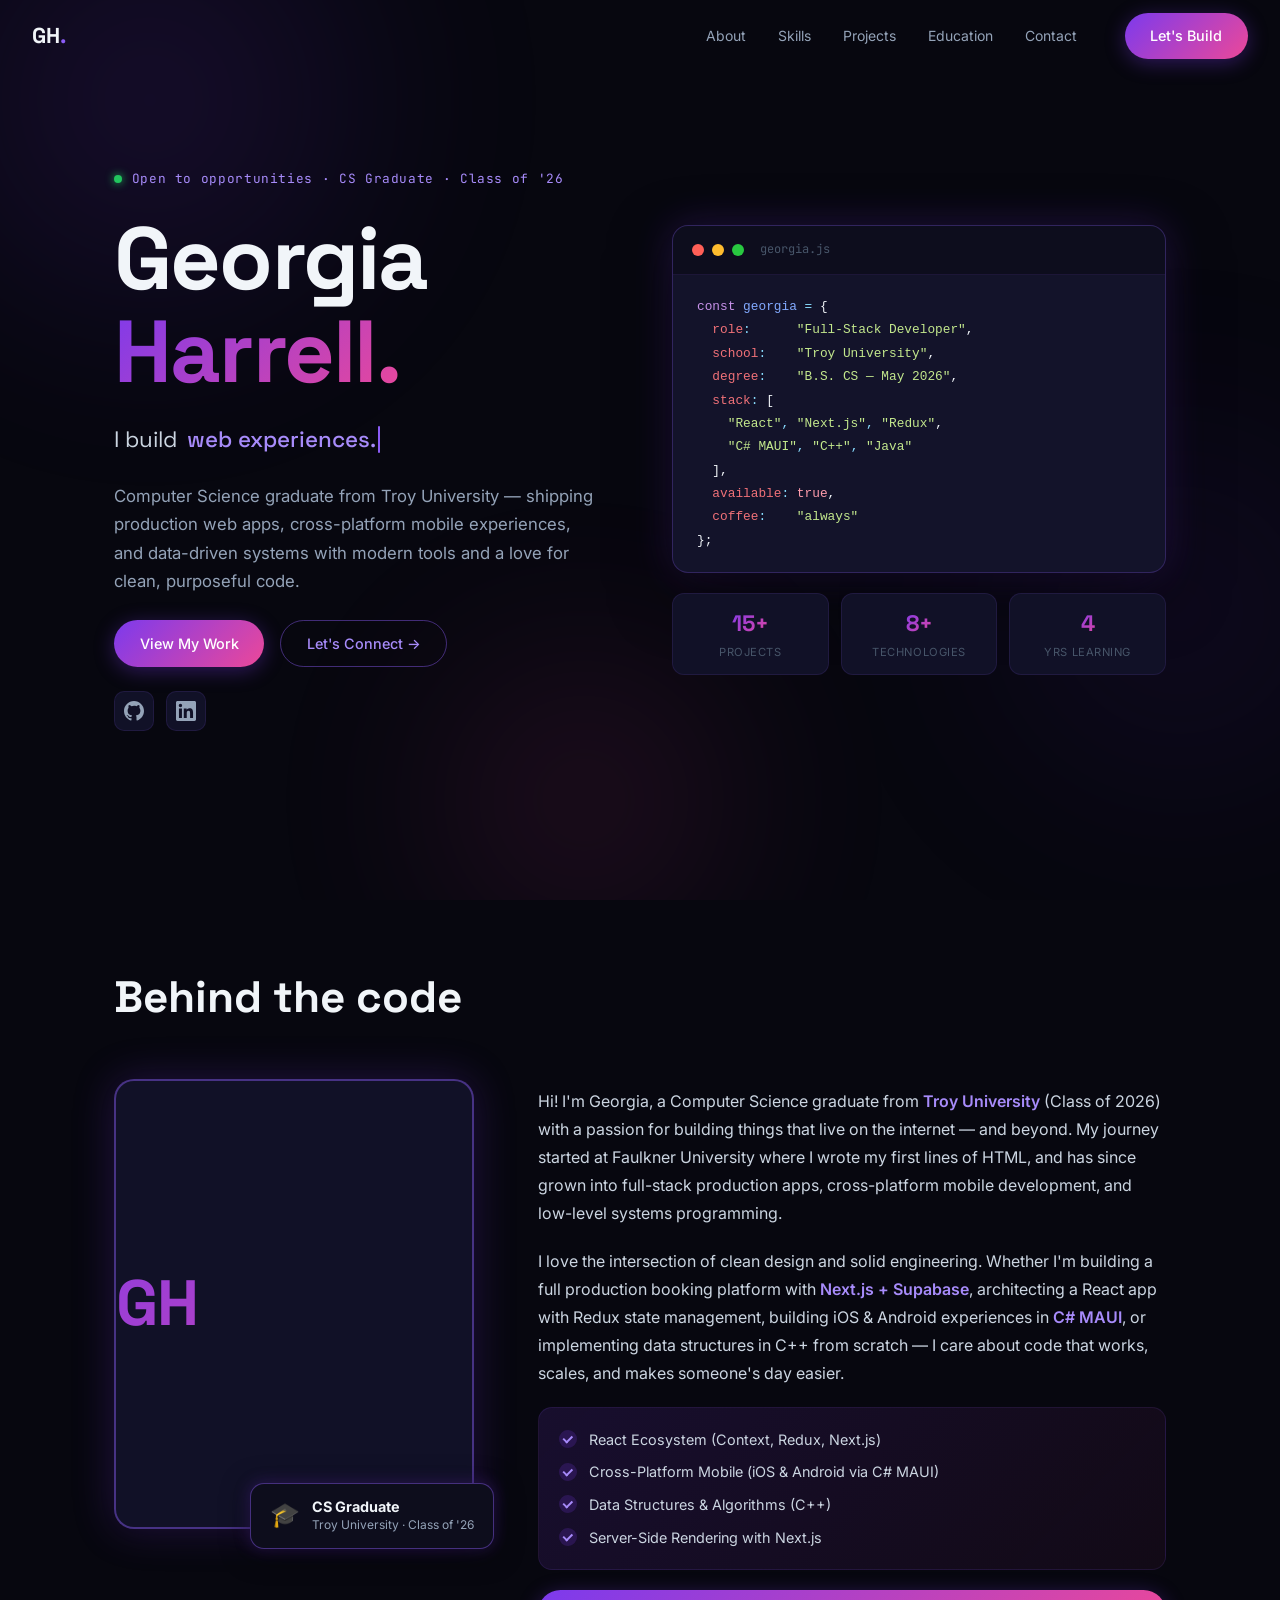
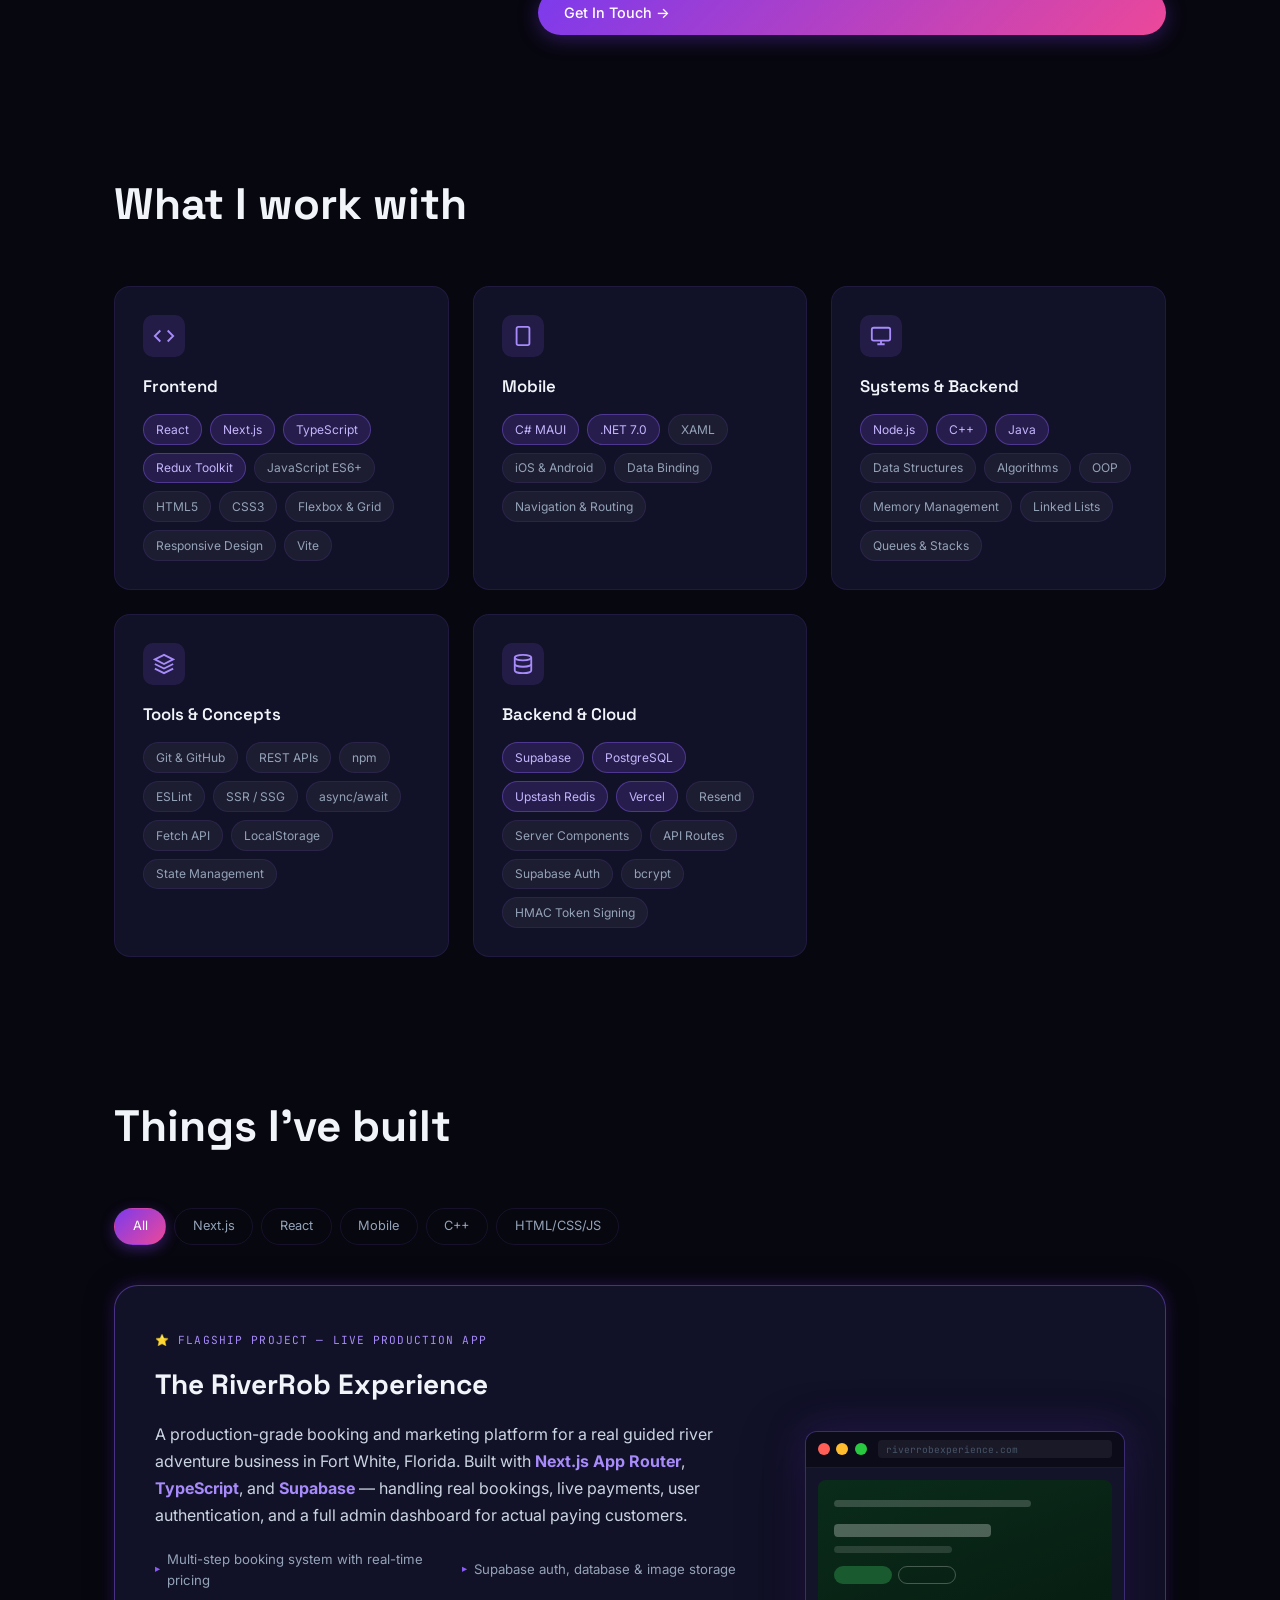
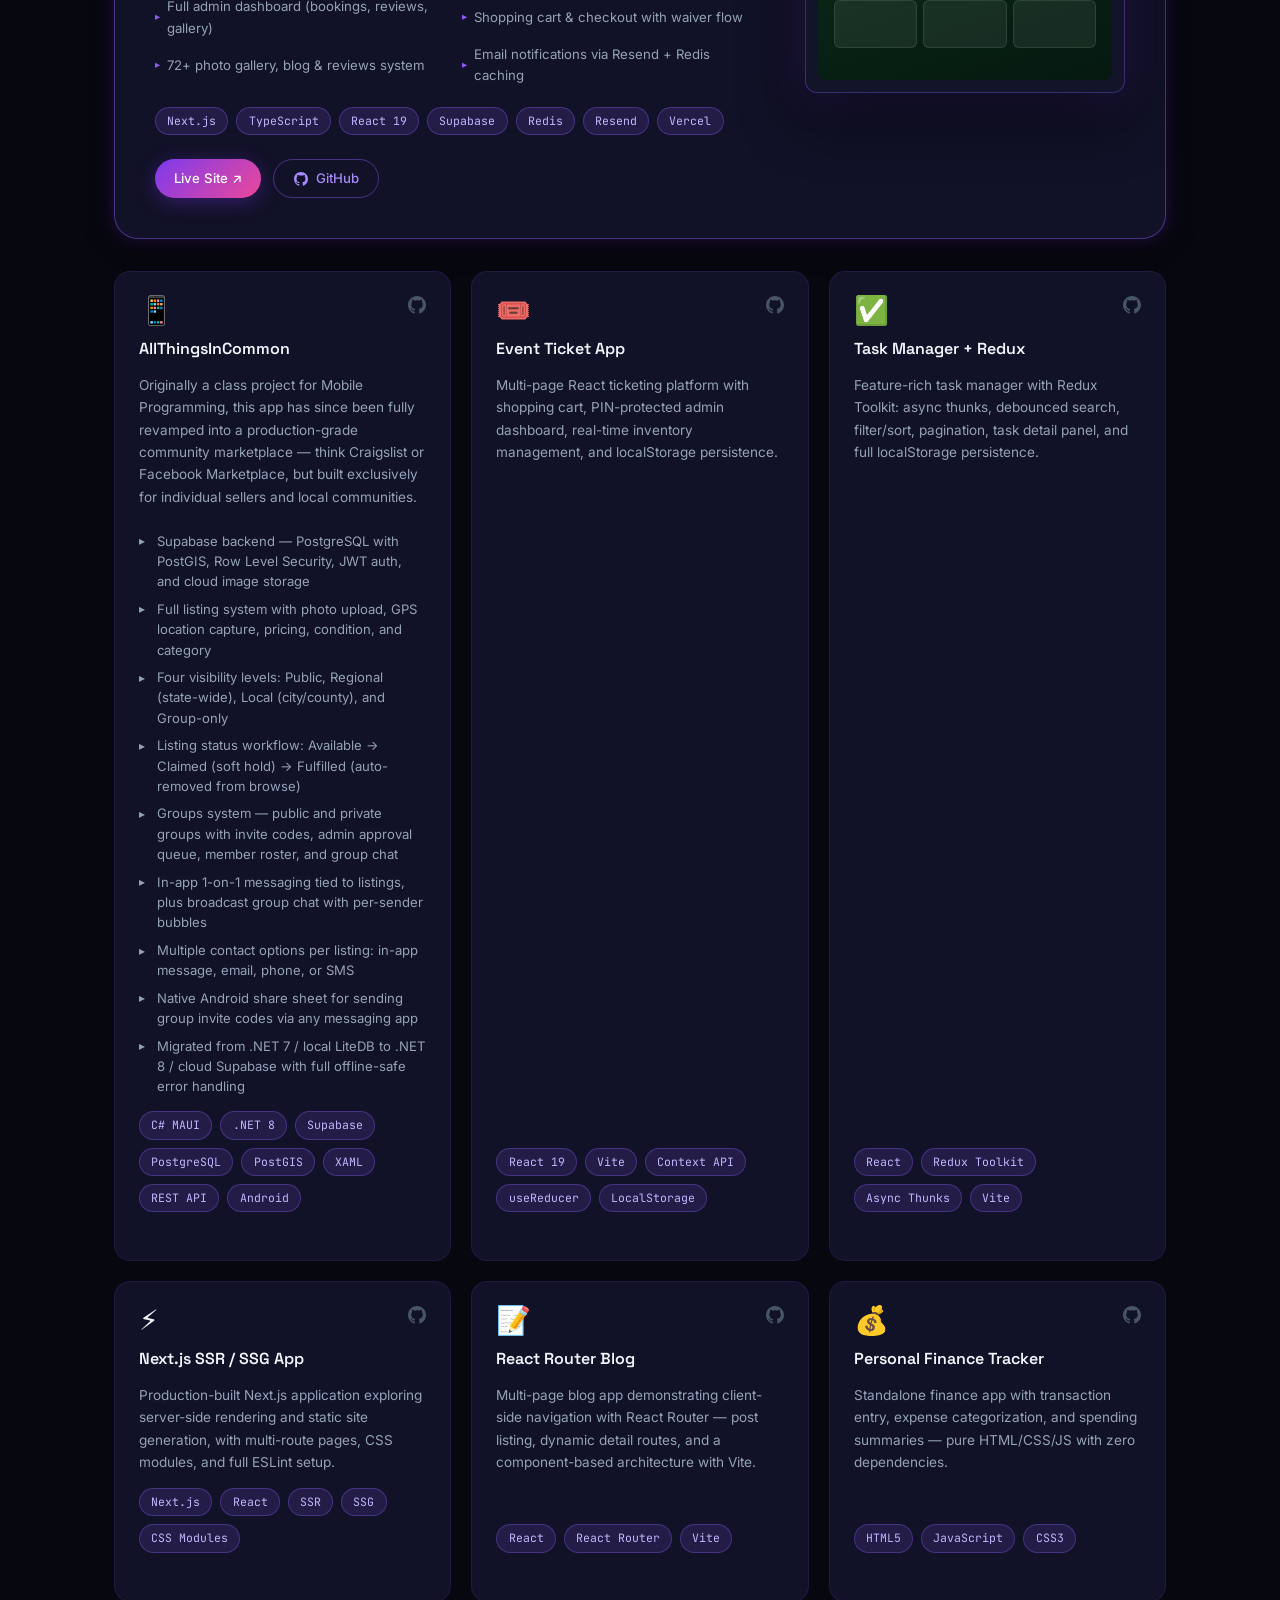
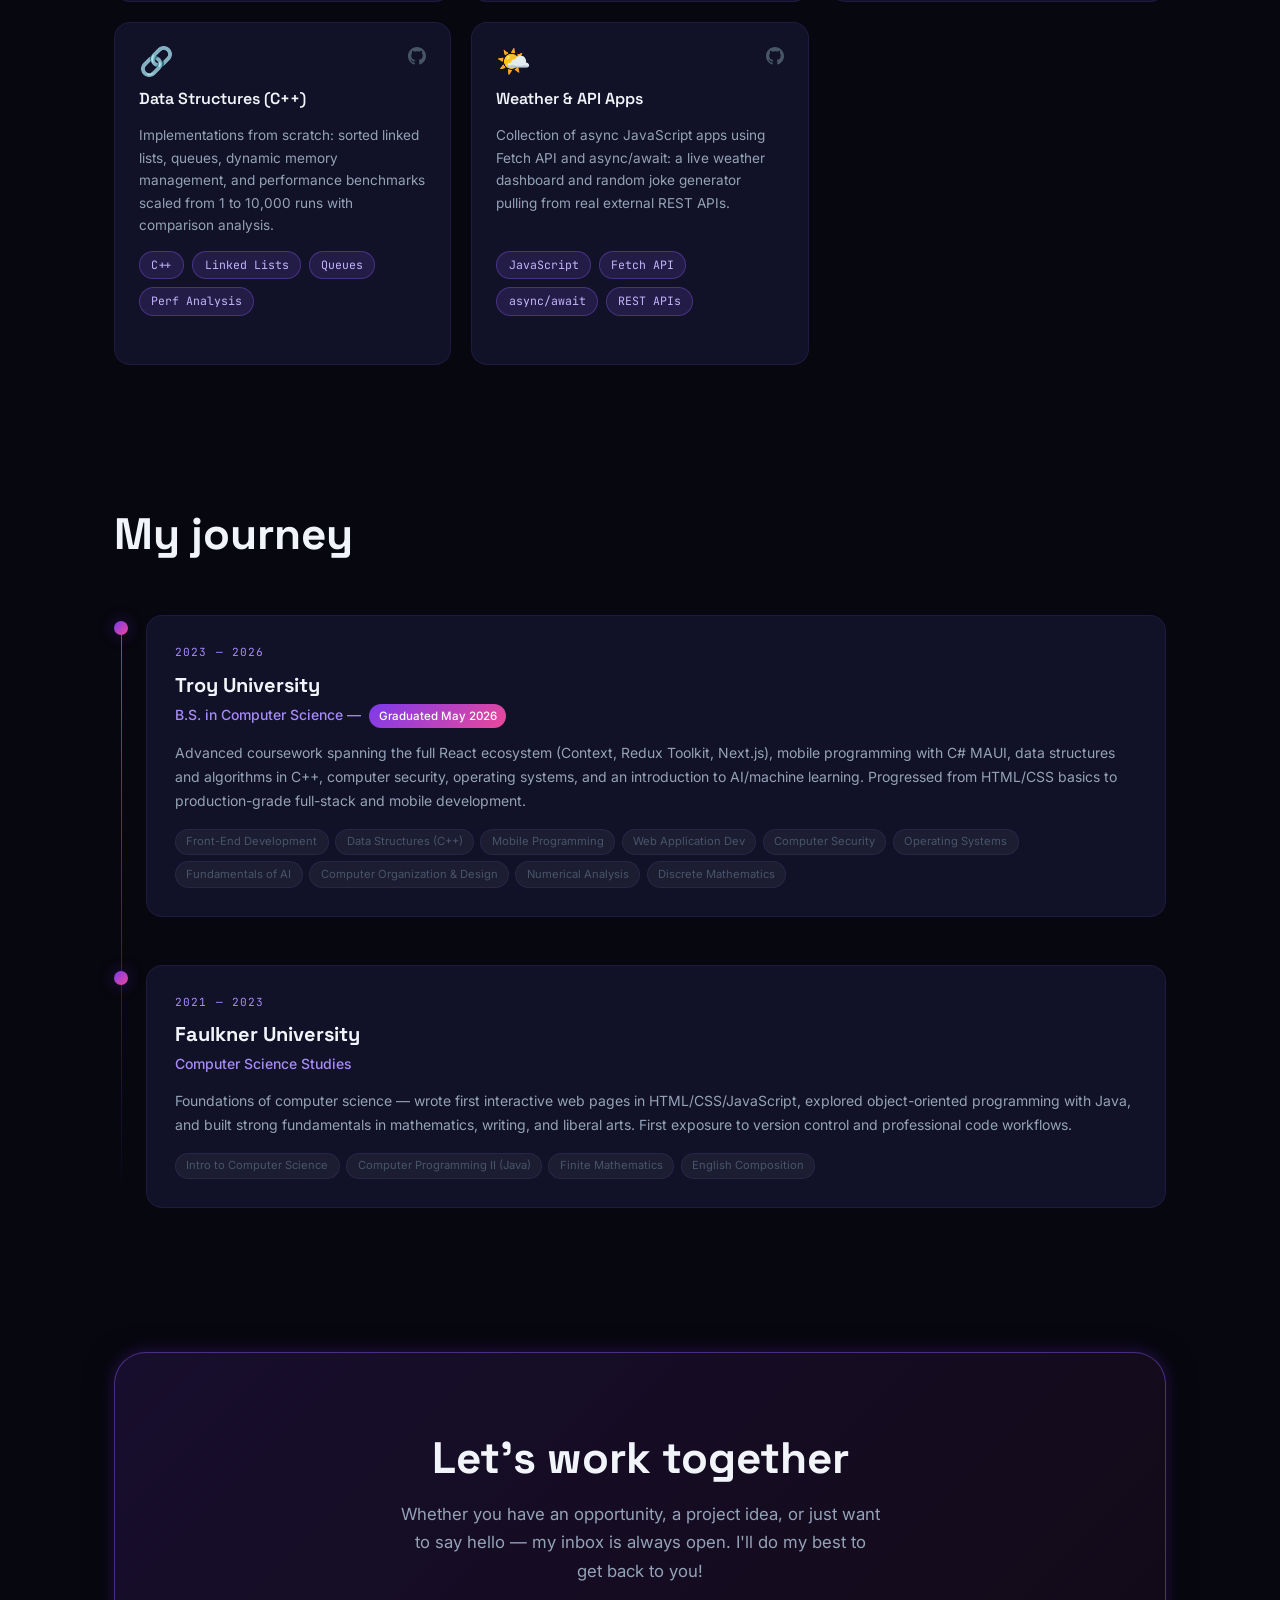
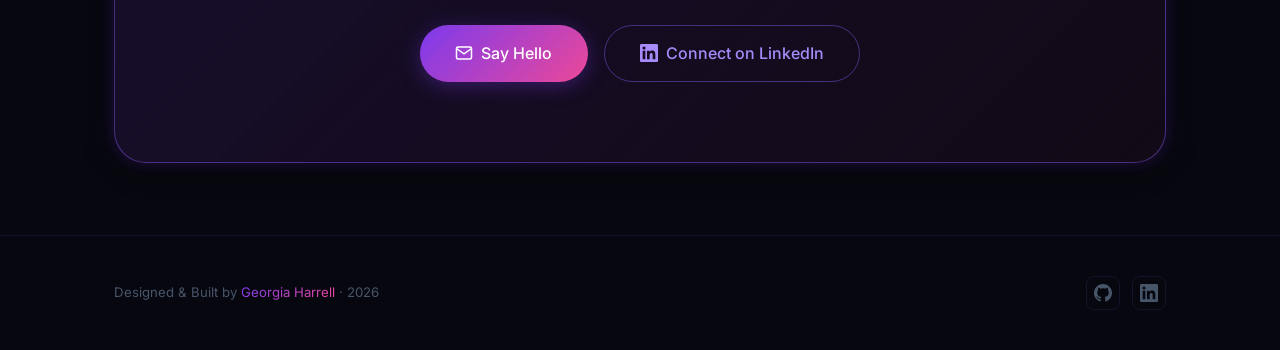
==== commit 7a03f355: "Update AllThingsInCommon card to reflect full revamp" ====
--- a/index.html
+++ b/index.html
@@ -401,12 +401,29 @@
               <a href="https://github.com/Georgia-Harrell/all-things-in-common" class="pcard-gh" aria-label="View AllThingsInCommon on GitHub" target="_blank" rel="noopener noreferrer"><svg width="18" height="18" viewBox="0 0 24 24" fill="currentColor"><path d="M12 0C5.374 0 0 5.373 0 12c0 5.302 3.438 9.8 8.207 11.387.599.111.793-.261.793-.577v-2.234c-3.338.726-4.033-1.416-4.033-1.416-.546-1.387-1.333-1.756-1.333-1.756-1.089-.745.083-.729.083-.729 1.205.084 1.839 1.237 1.839 1.237 1.07 1.834 2.807 1.304 3.492.997.107-.775.418-1.305.762-1.604-2.665-.305-5.467-1.334-5.467-5.931 0-1.311.469-2.381 1.236-3.221-.124-.303-.535-1.524.117-3.176 0 0 1.008-.322 3.301 1.23A11.509 11.509 0 0 1 12 5.803c1.02.005 2.047.138 3.006.404 2.291-1.552 3.297-1.23 3.297-1.23.653 1.653.242 2.874.118 3.176.77.84 1.235 1.911 1.235 3.221 0 4.609-2.807 5.624-5.479 5.921.43.372.823 1.102.823 2.222v3.293c0 .319.192.694.801.576C20.566 21.797 24 17.3 24 12c0-6.627-5.373-12-12-12z"/></svg></a>
             </div>
             <h3 class="pcard-title">AllThingsInCommon</h3>
-            <p class="pcard-desc">Cross-platform mobile marketplace app built with C# MAUI and .NET 7.0 — item listings, offers system, user authentication, and database integration running natively on iOS and Android.</p>
+            <p class="pcard-desc">
+              Originally a class project for Mobile Programming, this app has since been fully revamped into a production-grade community marketplace — think Craigslist or Facebook Marketplace, but built exclusively for individual sellers and local communities.
+            </p>
+            <ul class="pcard-features">
+              <li>Supabase backend — PostgreSQL with PostGIS, Row Level Security, JWT auth, and cloud image storage</li>
+              <li>Full listing system with photo upload, GPS location capture, pricing, condition, and category</li>
+              <li>Four visibility levels: Public, Regional (state-wide), Local (city/county), and Group-only</li>
+              <li>Listing status workflow: Available &rarr; Claimed (soft hold) &rarr; Fulfilled (auto-removed from browse)</li>
+              <li>Groups system — public and private groups with invite codes, admin approval queue, member roster, and group chat</li>
+              <li>In-app 1-on-1 messaging tied to listings, plus broadcast group chat with per-sender bubbles</li>
+              <li>Multiple contact options per listing: in-app message, email, phone, or SMS</li>
+              <li>Native Android share sheet for sending group invite codes via any messaging app</li>
+              <li>Migrated from .NET 7 / local LiteDB to .NET 8 / cloud Supabase with full offline-safe error handling</li>
+            </ul>
             <div class="tech-tags">
               <span class="ttag">C# MAUI</span>
-              <span class="ttag">.NET 7.0</span>
+              <span class="ttag">.NET 8</span>
+              <span class="ttag">Supabase</span>
+              <span class="ttag">PostgreSQL</span>
+              <span class="ttag">PostGIS</span>
               <span class="ttag">XAML</span>
-              <span class="ttag">iOS &amp; Android</span>
+              <span class="ttag">REST API</span>
+              <span class="ttag">Android</span>
             </div>
           </article>
 
--- a/styles.css
+++ b/styles.css
@@ -851,6 +851,33 @@
   color: var(--text-3);
   line-height: 1.65;
   flex: 1;
+}
+
+.pcard-features {
+  list-style: none;
+  padding: 0;
+  margin: .5rem 0 0;
+  display: flex;
+  flex-direction: column;
+  gap: .45rem;
+  flex: 1;
+}
+
+.pcard-features li {
+  font-size: .82rem;
+  color: var(--text-3);
+  line-height: 1.55;
+  padding-left: 1.1rem;
+  position: relative;
+}
+
+.pcard-features li::before {
+  content: "▸";
+  position: absolute;
+  left: 0;
+  color: var(--accent);
+  font-size: .75rem;
+  top: .1rem;
 }
 
 /* ============================================================
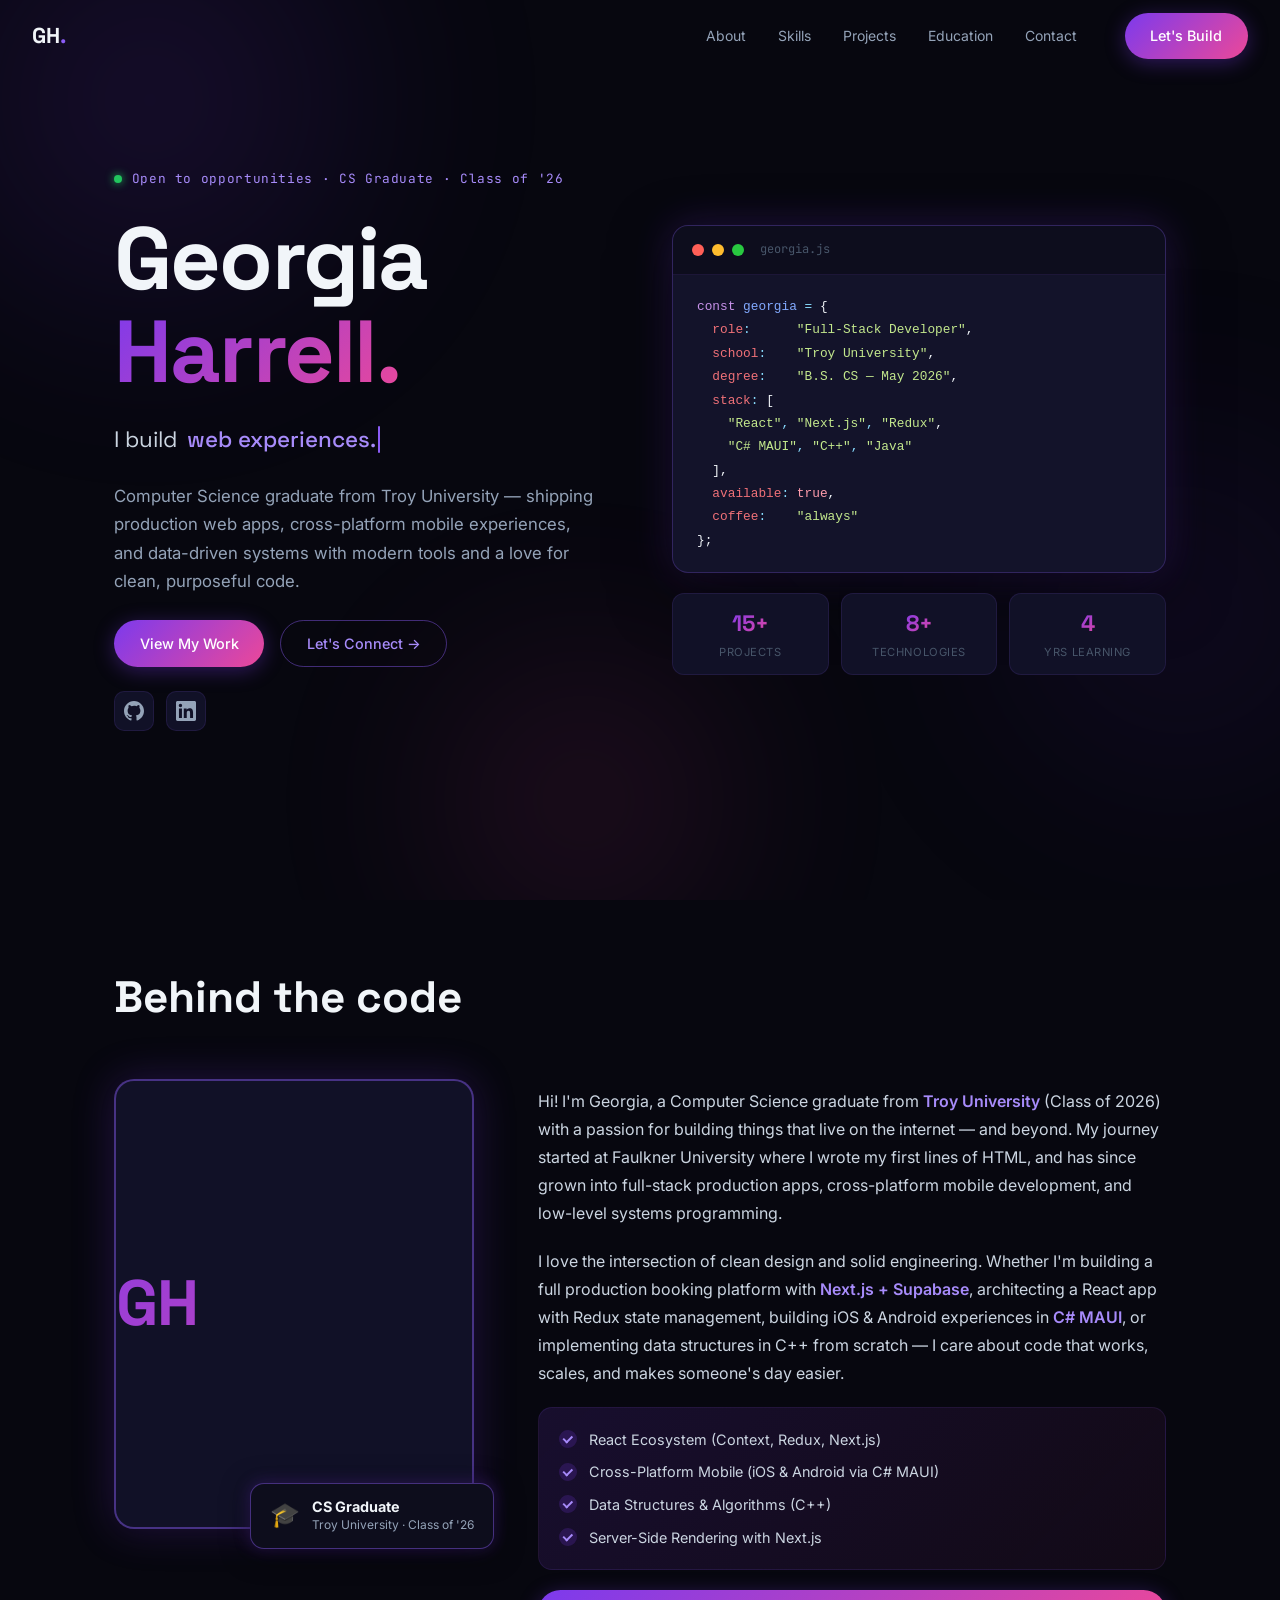
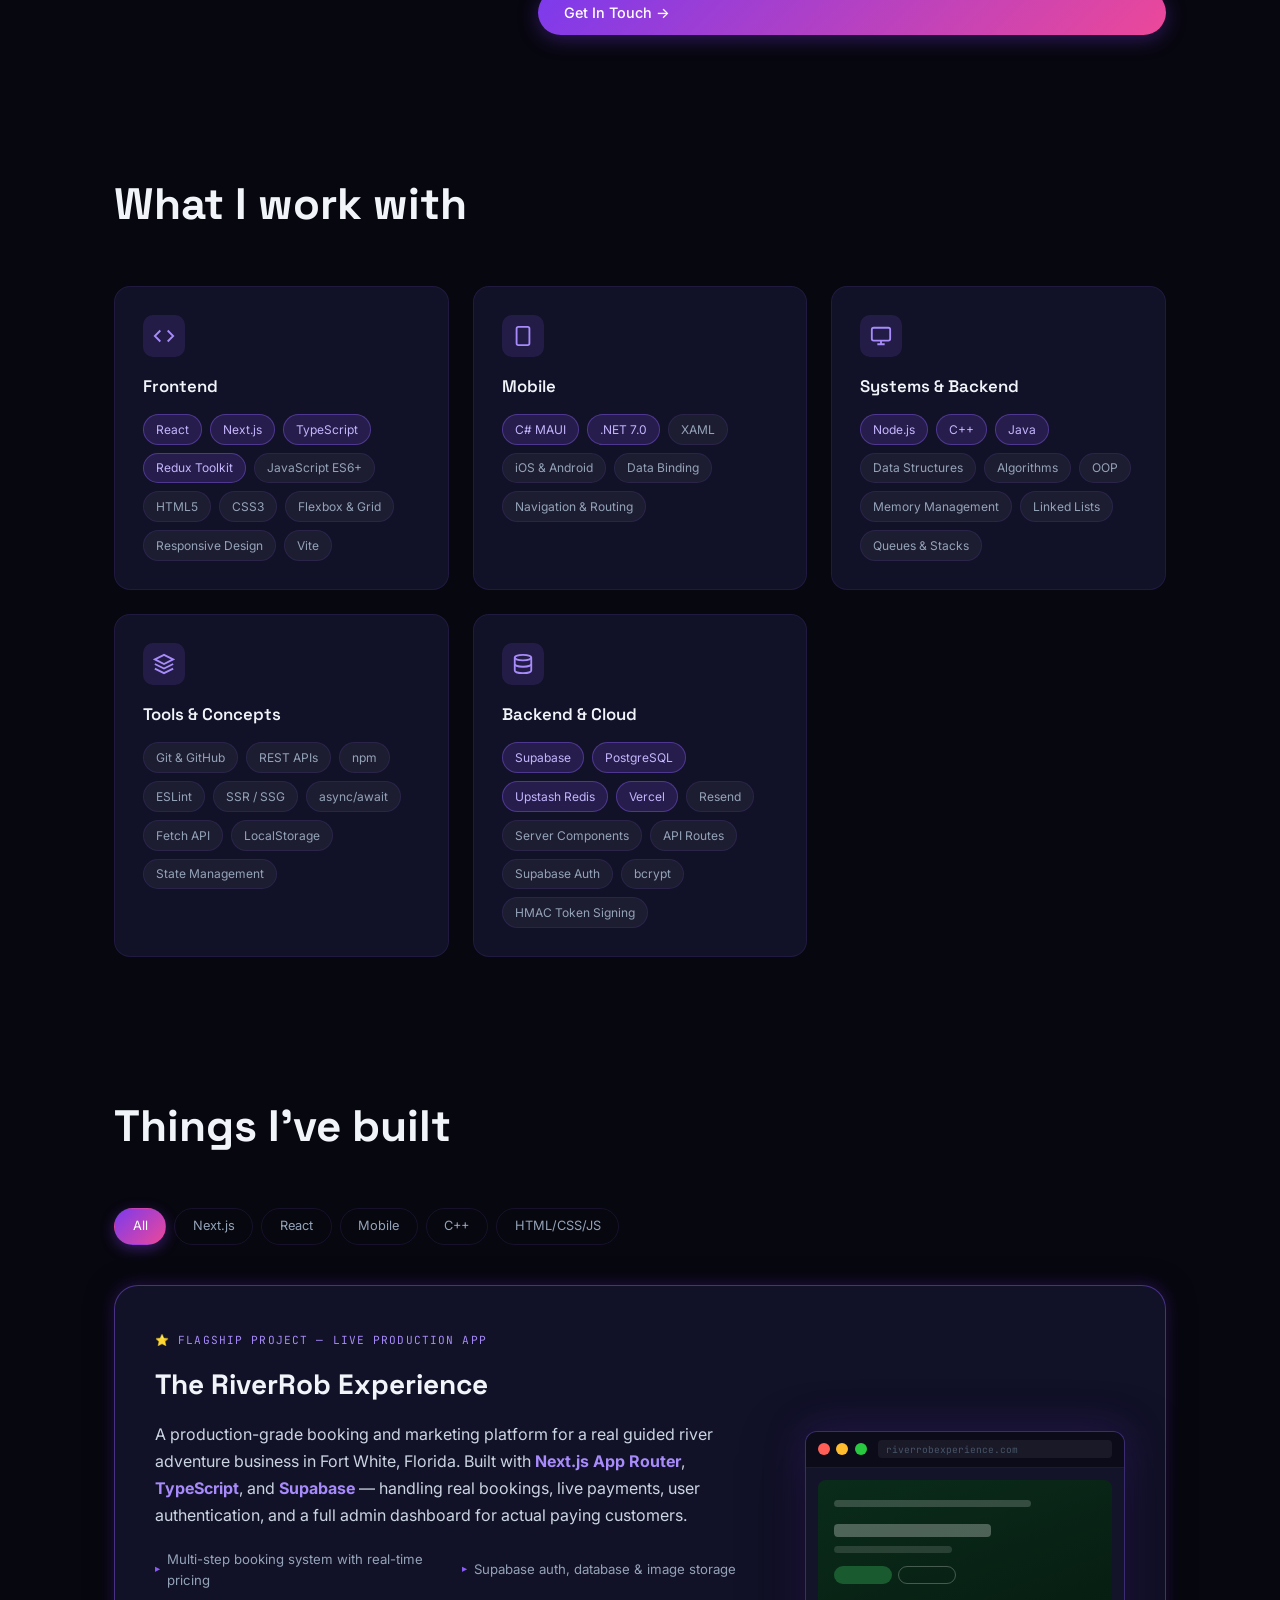
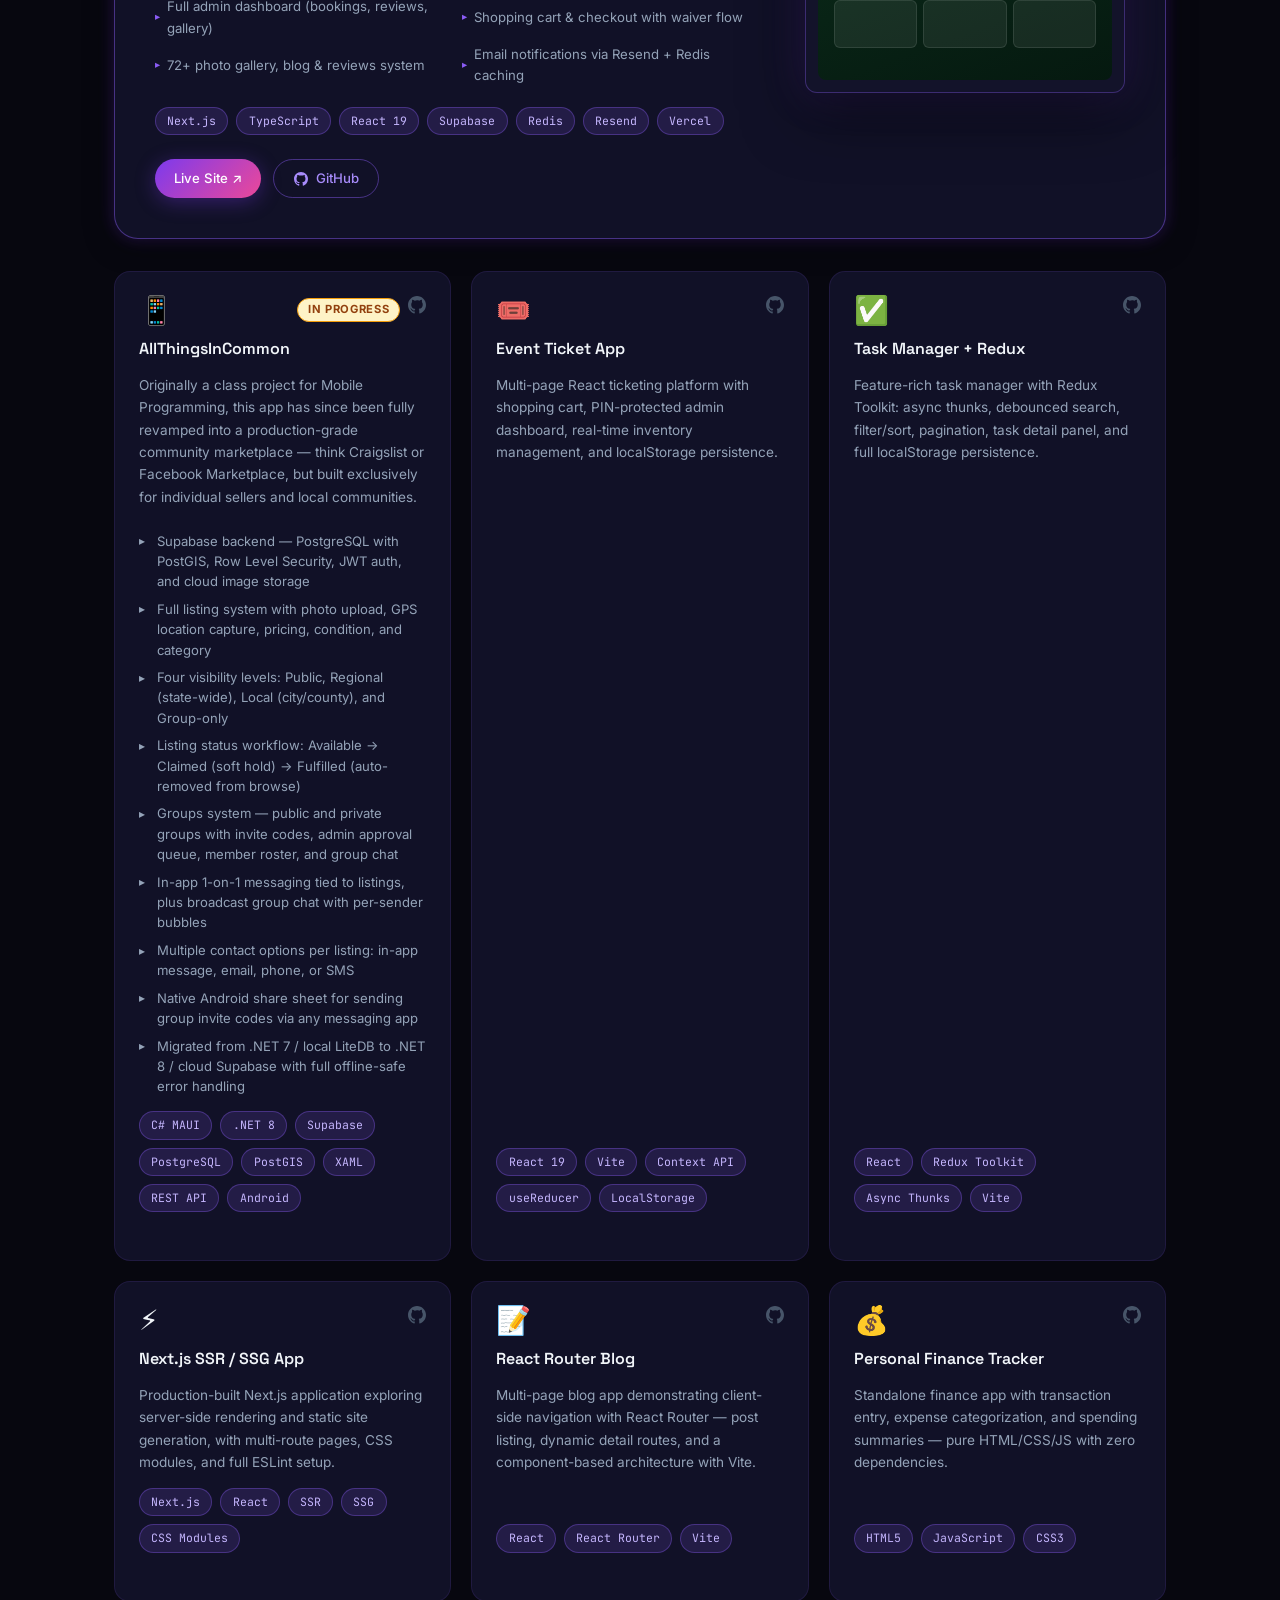
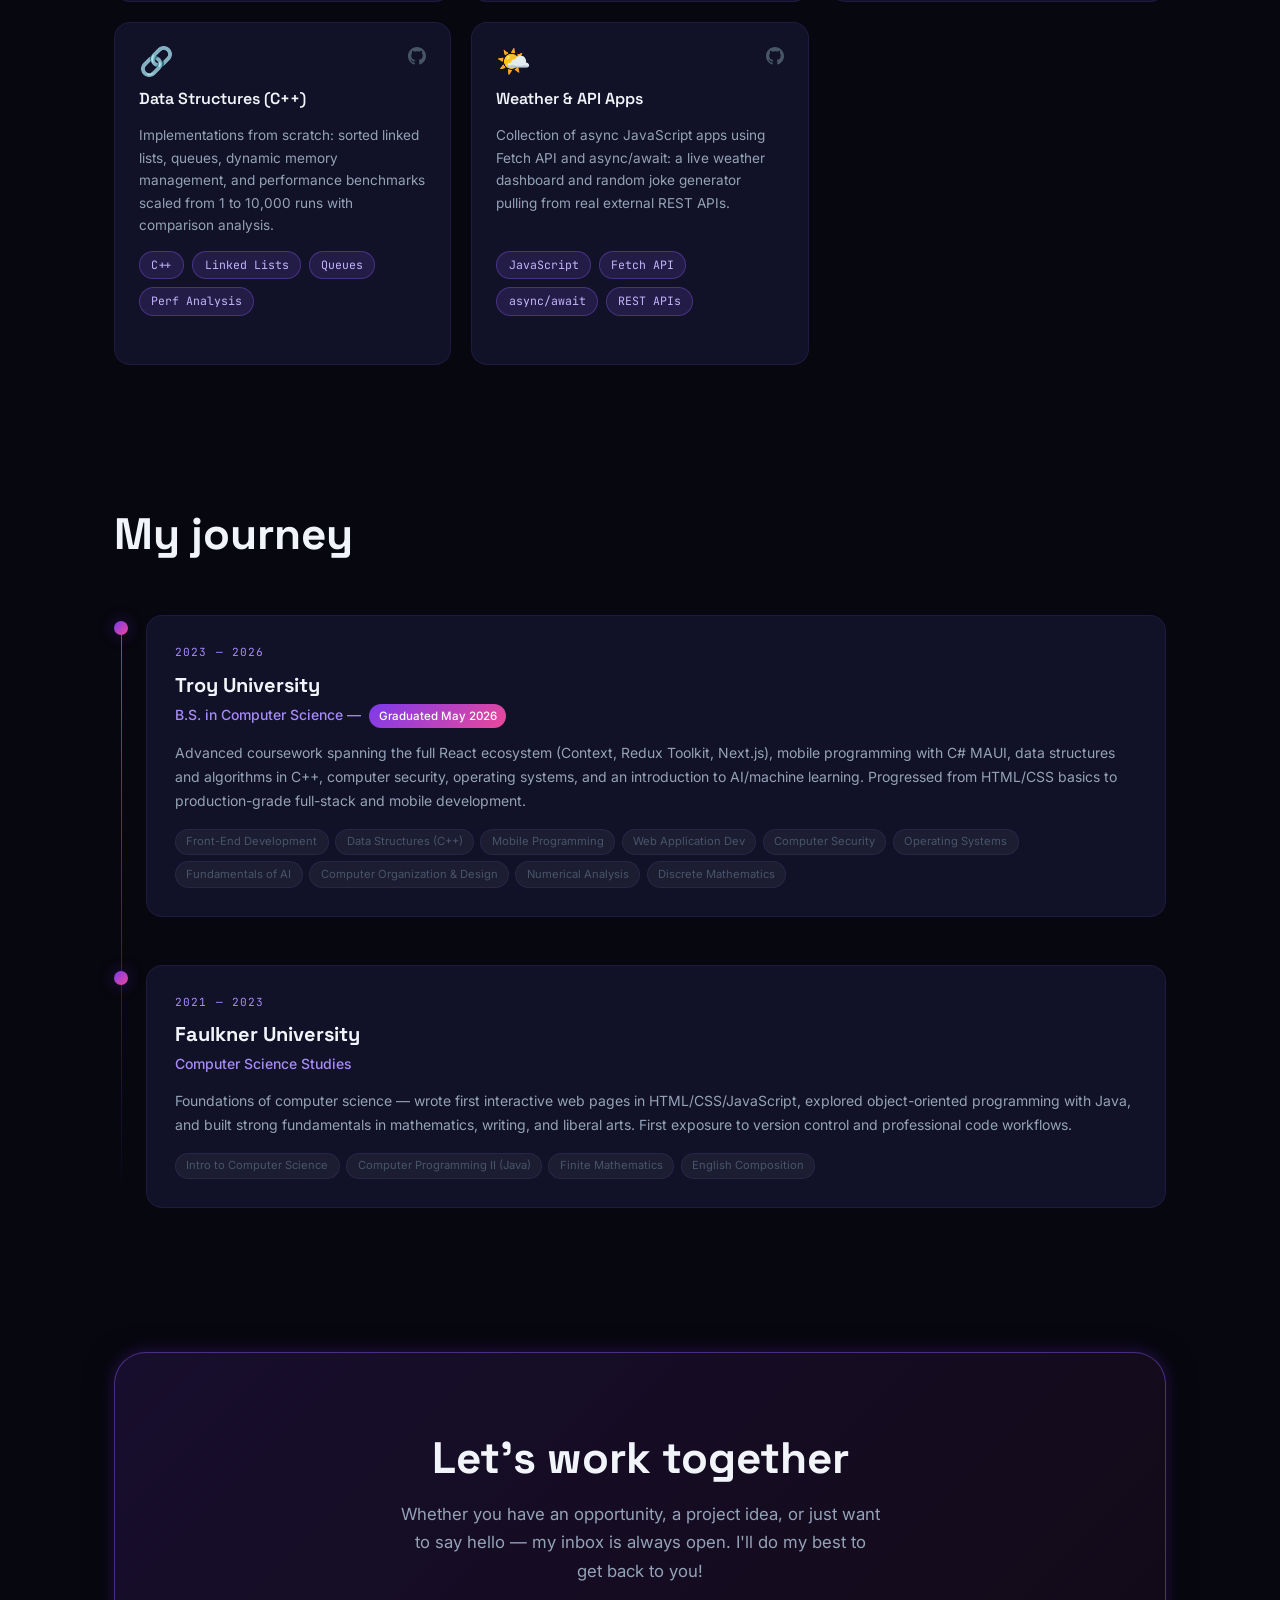
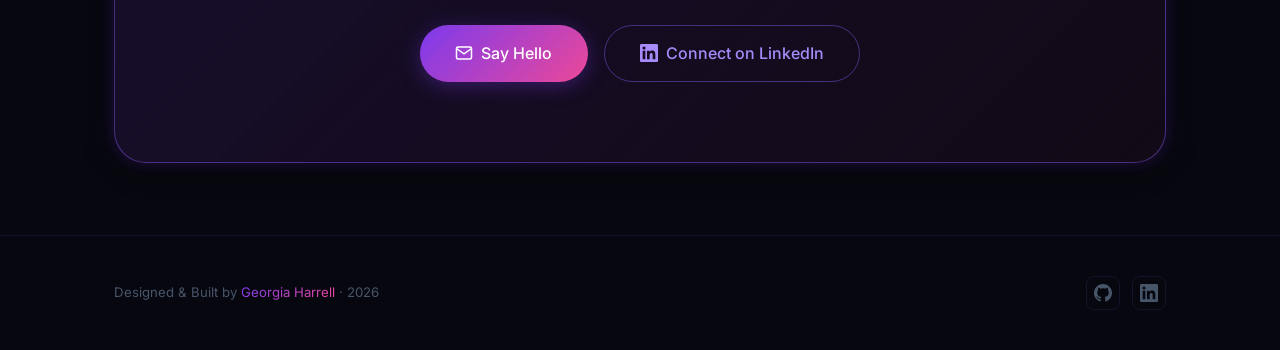
==== commit 604a3323: "Add 'In Progress' badge to AllThingsInCommon project card" ====
--- a/index.html
+++ b/index.html
@@ -398,6 +398,7 @@
           <article class="project-card reveal-up" data-category="mobile">
             <div class="pcard-top">
               <span class="pcard-emoji" aria-hidden="true">📱</span>
+              <span class="pcard-wip" aria-label="Work in progress">In Progress</span>
               <a href="https://github.com/Georgia-Harrell/all-things-in-common" class="pcard-gh" aria-label="View AllThingsInCommon on GitHub" target="_blank" rel="noopener noreferrer"><svg width="18" height="18" viewBox="0 0 24 24" fill="currentColor"><path d="M12 0C5.374 0 0 5.373 0 12c0 5.302 3.438 9.8 8.207 11.387.599.111.793-.261.793-.577v-2.234c-3.338.726-4.033-1.416-4.033-1.416-.546-1.387-1.333-1.756-1.333-1.756-1.089-.745.083-.729.083-.729 1.205.084 1.839 1.237 1.839 1.237 1.07 1.834 2.807 1.304 3.492.997.107-.775.418-1.305.762-1.604-2.665-.305-5.467-1.334-5.467-5.931 0-1.311.469-2.381 1.236-3.221-.124-.303-.535-1.524.117-3.176 0 0 1.008-.322 3.301 1.23A11.509 11.509 0 0 1 12 5.803c1.02.005 2.047.138 3.006.404 2.291-1.552 3.297-1.23 3.297-1.23.653 1.653.242 2.874.118 3.176.77.84 1.235 1.911 1.235 3.221 0 4.609-2.807 5.624-5.479 5.921.43.372.823 1.102.823 2.222v3.293c0 .319.192.694.801.576C20.566 21.797 24 17.3 24 12c0-6.627-5.373-12-12-12z"/></svg></a>
             </div>
             <h3 class="pcard-title">AllThingsInCommon</h3>
--- a/styles.css
+++ b/styles.css
@@ -869,6 +869,22 @@
   line-height: 1.55;
   padding-left: 1.1rem;
   position: relative;
+}
+
+.pcard-wip {
+  font-size: .7rem;
+  font-weight: 700;
+  text-transform: uppercase;
+  letter-spacing: .06em;
+  color: #92400e;
+  background: #fef3c7;
+  border: 1px solid #f59e0b;
+  border-radius: 20px;
+  padding: 2px 10px;
+  margin-left: auto;
+  margin-right: .5rem;
+  white-space: nowrap;
+  align-self: center;
 }
 
 .pcard-features li::before {
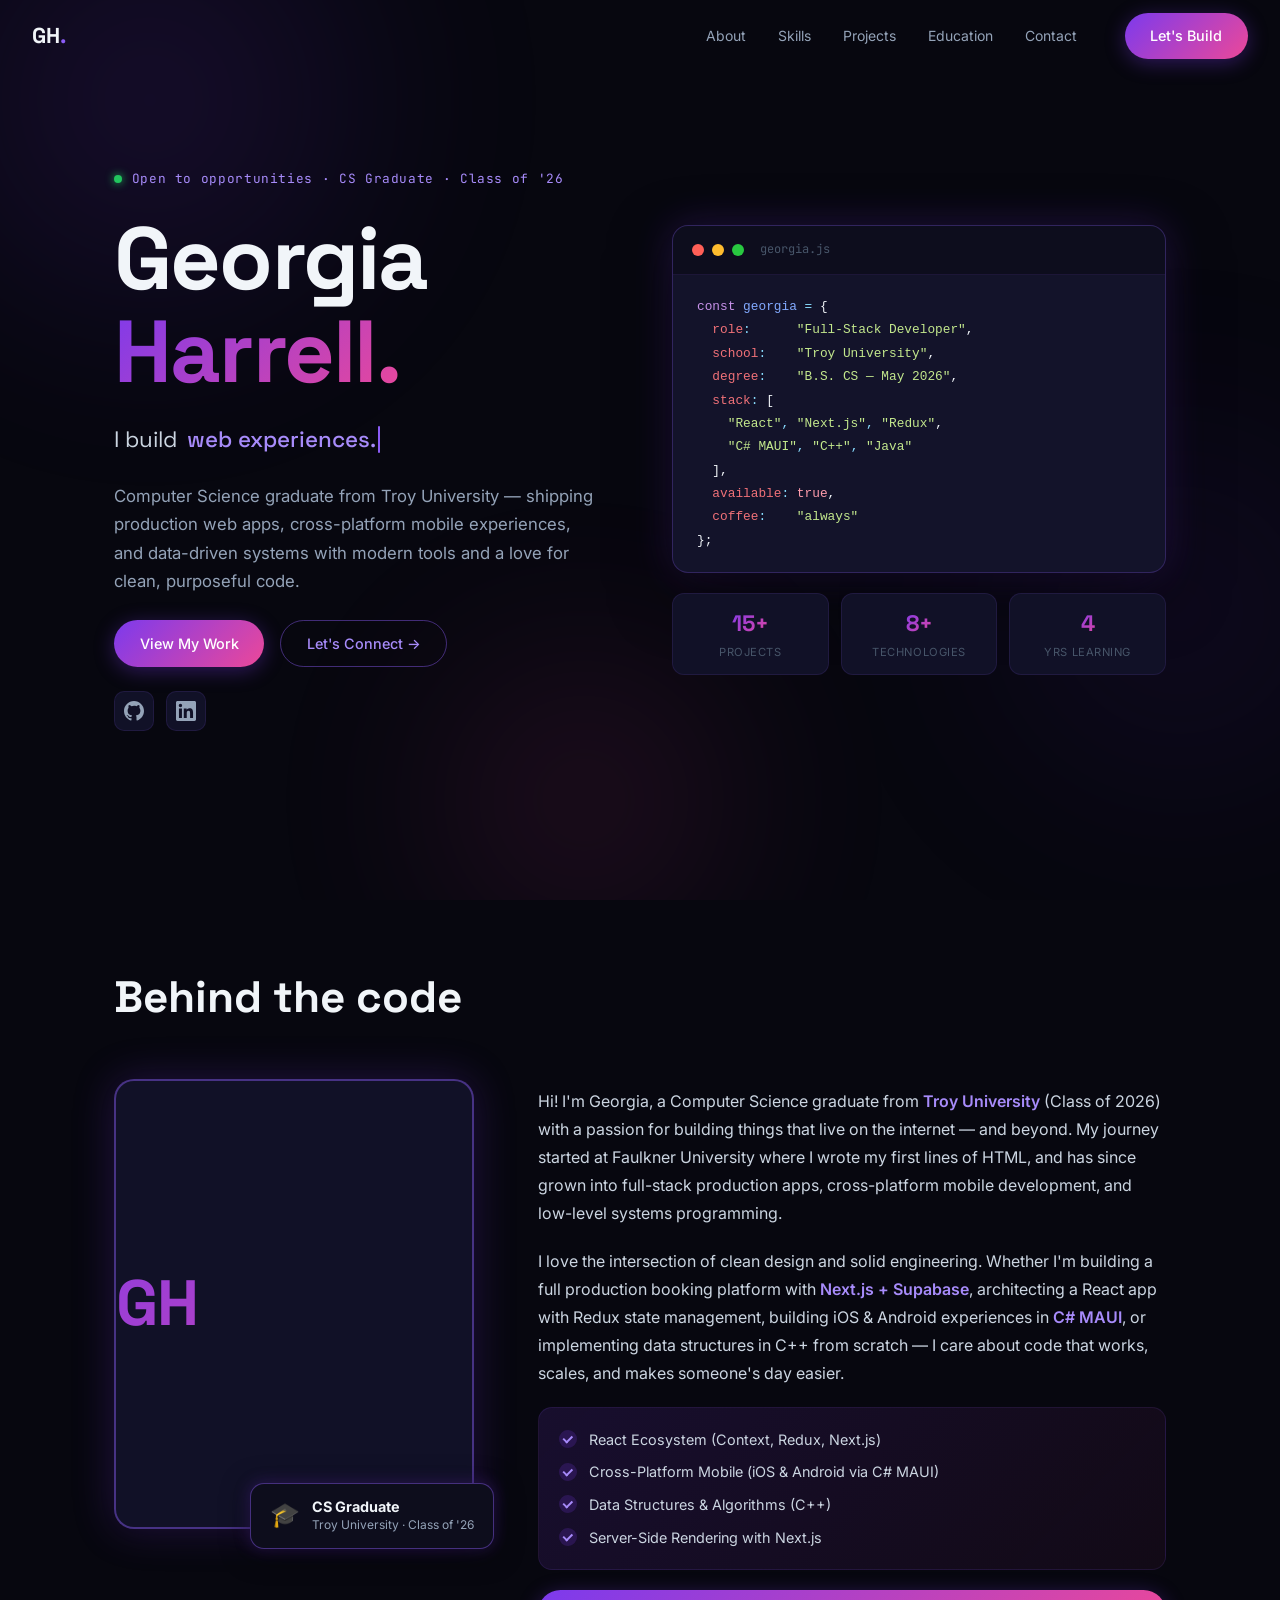
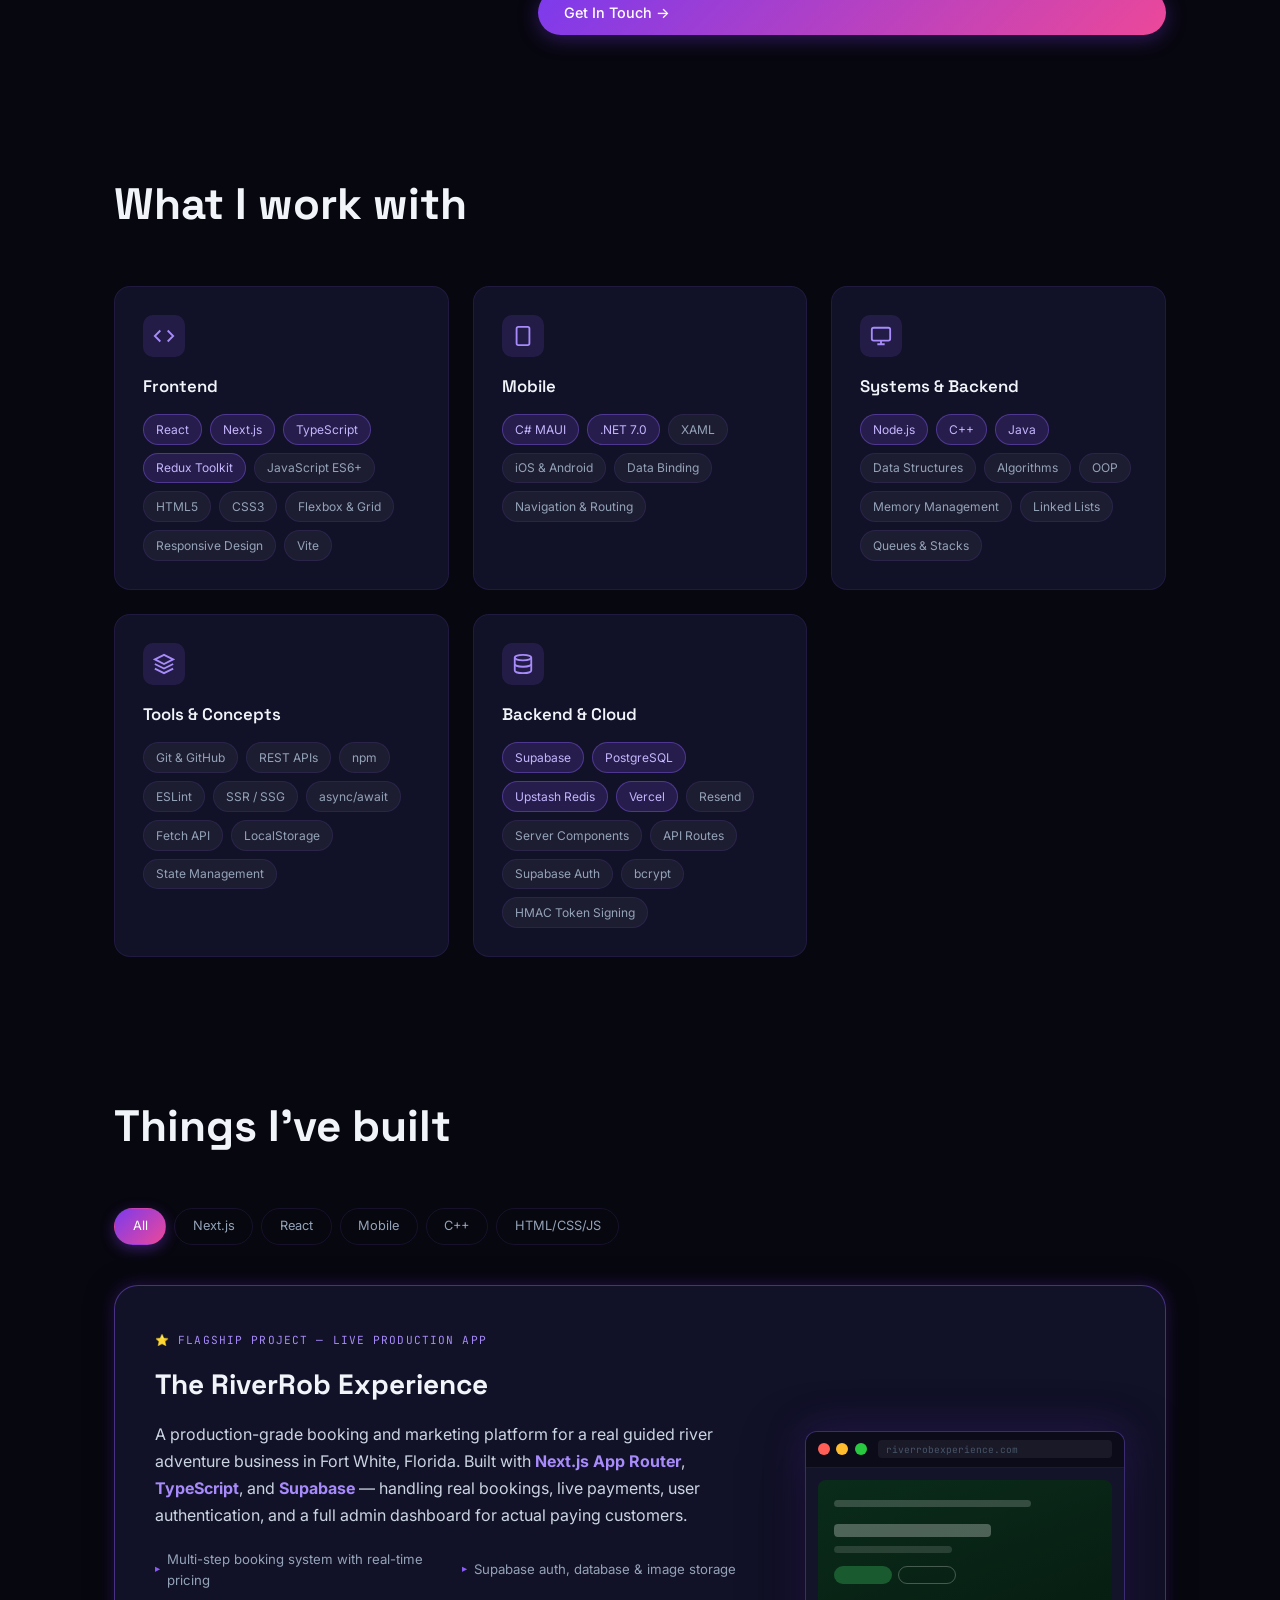
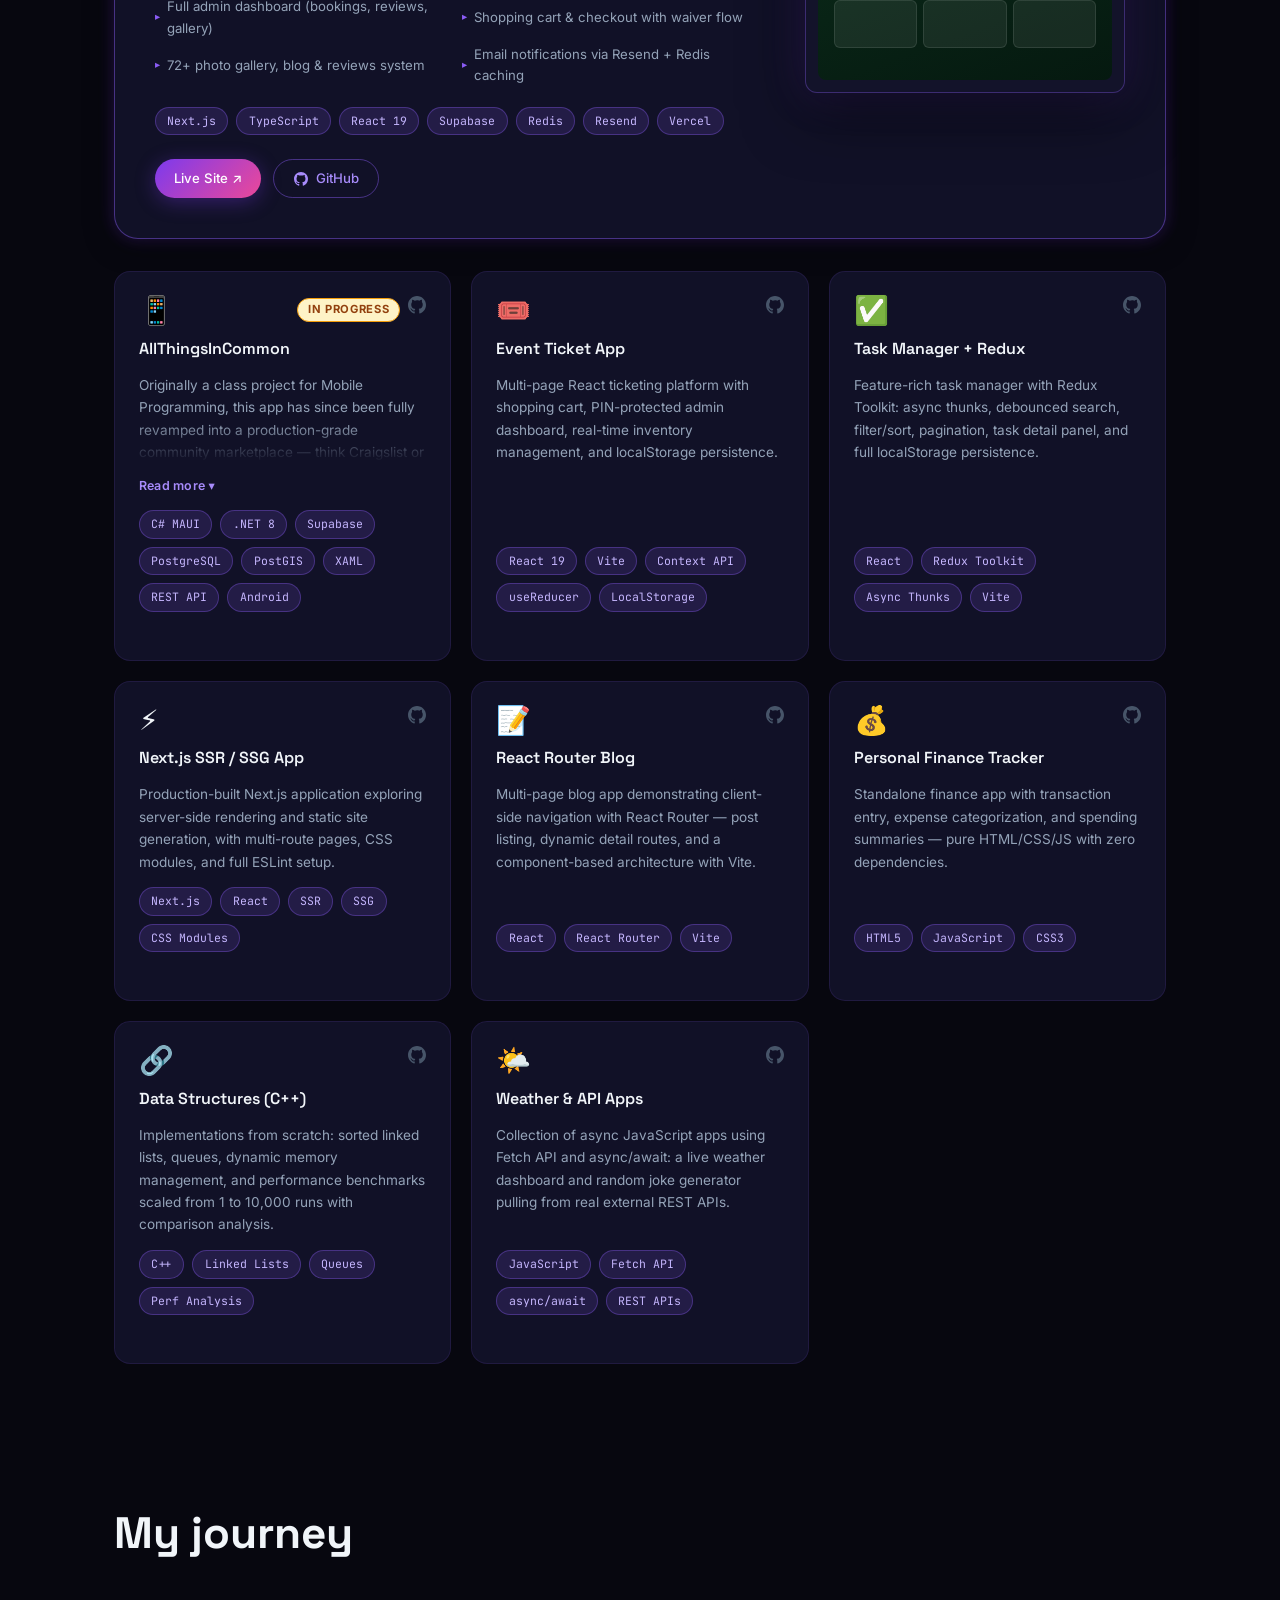
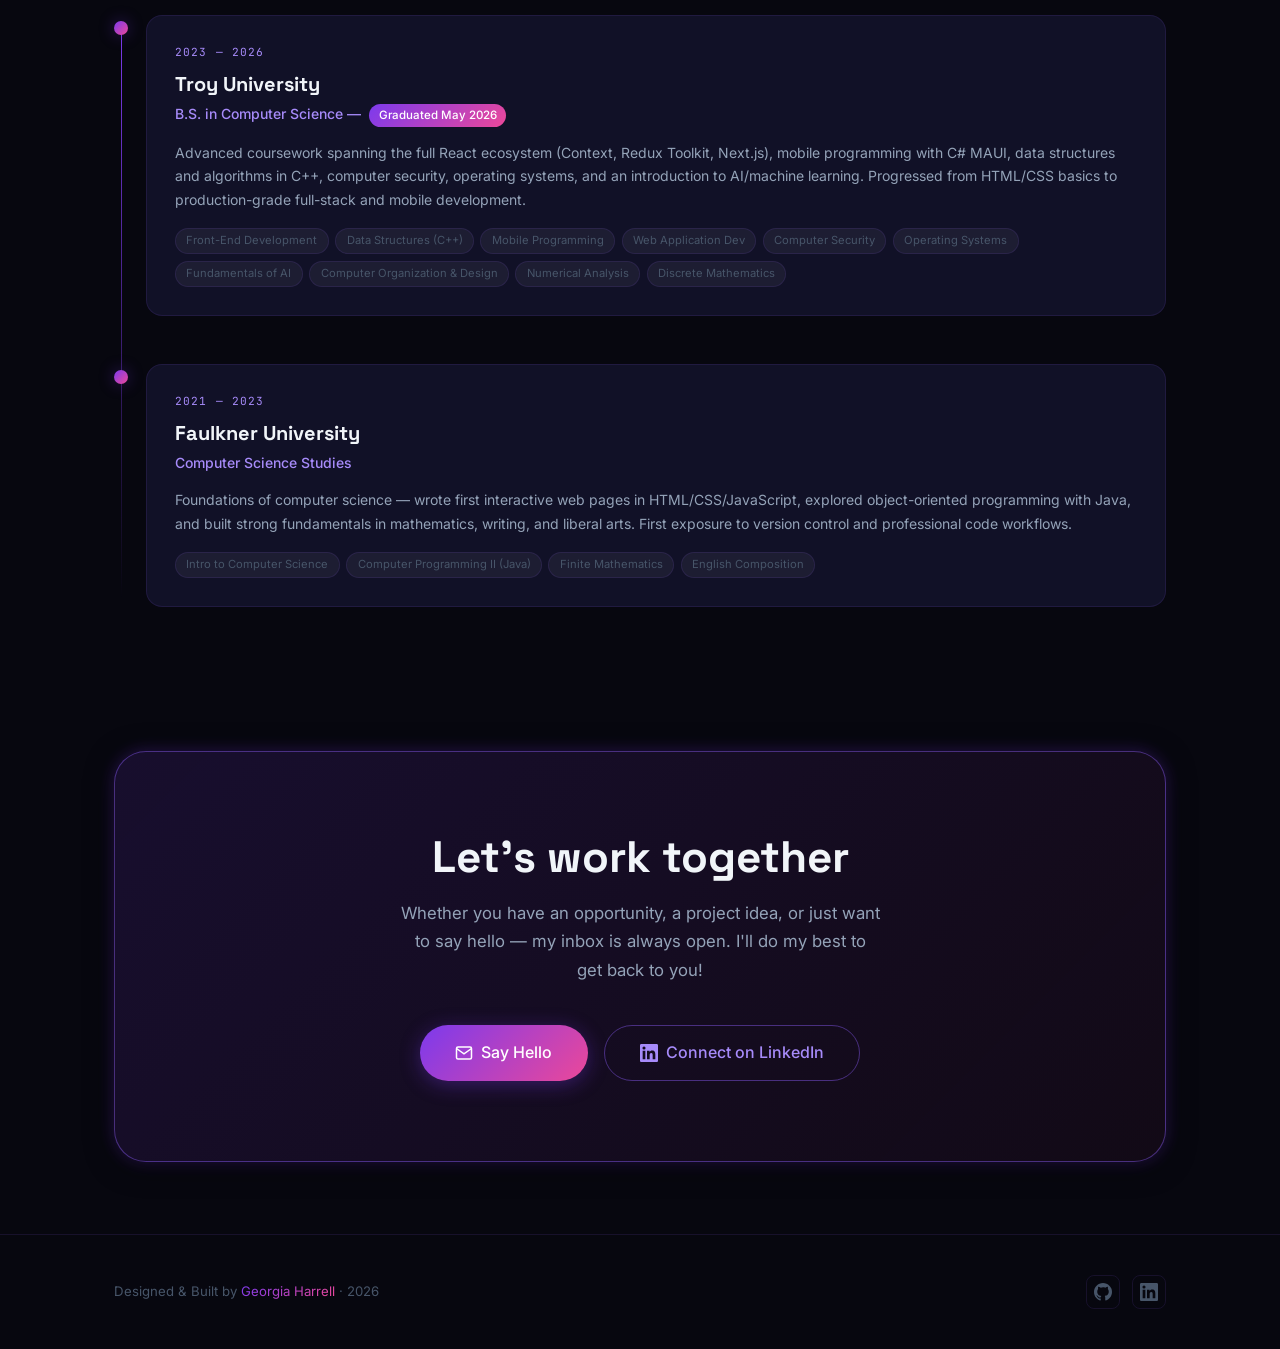
==== commit 5ae50026: "Collapse AllThingsInCommon card with Read more toggle to match card heights" ====
--- a/index.html
+++ b/index.html
@@ -402,20 +402,23 @@
               <a href="https://github.com/Georgia-Harrell/all-things-in-common" class="pcard-gh" aria-label="View AllThingsInCommon on GitHub" target="_blank" rel="noopener noreferrer"><svg width="18" height="18" viewBox="0 0 24 24" fill="currentColor"><path d="M12 0C5.374 0 0 5.373 0 12c0 5.302 3.438 9.8 8.207 11.387.599.111.793-.261.793-.577v-2.234c-3.338.726-4.033-1.416-4.033-1.416-.546-1.387-1.333-1.756-1.333-1.756-1.089-.745.083-.729.083-.729 1.205.084 1.839 1.237 1.839 1.237 1.07 1.834 2.807 1.304 3.492.997.107-.775.418-1.305.762-1.604-2.665-.305-5.467-1.334-5.467-5.931 0-1.311.469-2.381 1.236-3.221-.124-.303-.535-1.524.117-3.176 0 0 1.008-.322 3.301 1.23A11.509 11.509 0 0 1 12 5.803c1.02.005 2.047.138 3.006.404 2.291-1.552 3.297-1.23 3.297-1.23.653 1.653.242 2.874.118 3.176.77.84 1.235 1.911 1.235 3.221 0 4.609-2.807 5.624-5.479 5.921.43.372.823 1.102.823 2.222v3.293c0 .319.192.694.801.576C20.566 21.797 24 17.3 24 12c0-6.627-5.373-12-12-12z"/></svg></a>
             </div>
             <h3 class="pcard-title">AllThingsInCommon</h3>
-            <p class="pcard-desc">
-              Originally a class project for Mobile Programming, this app has since been fully revamped into a production-grade community marketplace — think Craigslist or Facebook Marketplace, but built exclusively for individual sellers and local communities.
-            </p>
-            <ul class="pcard-features">
-              <li>Supabase backend — PostgreSQL with PostGIS, Row Level Security, JWT auth, and cloud image storage</li>
-              <li>Full listing system with photo upload, GPS location capture, pricing, condition, and category</li>
-              <li>Four visibility levels: Public, Regional (state-wide), Local (city/county), and Group-only</li>
-              <li>Listing status workflow: Available &rarr; Claimed (soft hold) &rarr; Fulfilled (auto-removed from browse)</li>
-              <li>Groups system — public and private groups with invite codes, admin approval queue, member roster, and group chat</li>
-              <li>In-app 1-on-1 messaging tied to listings, plus broadcast group chat with per-sender bubbles</li>
-              <li>Multiple contact options per listing: in-app message, email, phone, or SMS</li>
-              <li>Native Android share sheet for sending group invite codes via any messaging app</li>
-              <li>Migrated from .NET 7 / local LiteDB to .NET 8 / cloud Supabase with full offline-safe error handling</li>
-            </ul>
+            <div class="pcard-body" id="atc-body">
+              <p class="pcard-desc">
+                Originally a class project for Mobile Programming, this app has since been fully revamped into a production-grade community marketplace — think Craigslist or Facebook Marketplace, but built exclusively for individual sellers and local communities.
+              </p>
+              <ul class="pcard-features">
+                <li>Supabase backend — PostgreSQL with PostGIS, Row Level Security, JWT auth, and cloud image storage</li>
+                <li>Full listing system with photo upload, GPS location capture, pricing, condition, and category</li>
+                <li>Four visibility levels: Public, Regional (state-wide), Local (city/county), and Group-only</li>
+                <li>Listing status workflow: Available &rarr; Claimed (soft hold) &rarr; Fulfilled (auto-removed from browse)</li>
+                <li>Groups system — public and private groups with invite codes, admin approval queue, member roster, and group chat</li>
+                <li>In-app 1-on-1 messaging tied to listings, plus broadcast group chat with per-sender bubbles</li>
+                <li>Multiple contact options per listing: in-app message, email, phone, or SMS</li>
+                <li>Native Android share sheet for sending group invite codes via any messaging app</li>
+                <li>Migrated from .NET 7 / local LiteDB to .NET 8 / cloud Supabase with full offline-safe error handling</li>
+              </ul>
+            </div>
+            <button class="pcard-readmore" id="atc-toggle" onclick="toggleATC()" aria-expanded="false">Read more ▾</button>
             <div class="tech-tags">
               <span class="ttag">C# MAUI</span>
               <span class="ttag">.NET 8</span>
@@ -639,5 +642,14 @@
   </footer>
 
   <script src="script.js"></script>
+  <script>
+    function toggleATC() {
+      const body   = document.getElementById('atc-body');
+      const btn    = document.getElementById('atc-toggle');
+      const open   = body.classList.toggle('expanded');
+      btn.textContent   = open ? 'Show less ▴' : 'Read more ▾';
+      btn.setAttribute('aria-expanded', open);
+    }
+  </script>
 </body>
 </html>
--- a/styles.css
+++ b/styles.css
@@ -870,6 +870,48 @@
   padding-left: 1.1rem;
   position: relative;
 }
+
+.pcard-body {
+  position: relative;
+  max-height: 5.5rem;
+  overflow: hidden;
+  transition: max-height .4s ease;
+}
+
+.pcard-body::after {
+  content: "";
+  position: absolute;
+  bottom: 0;
+  left: 0;
+  right: 0;
+  height: 2.5rem;
+  background: linear-gradient(to bottom, transparent, var(--surface));
+  pointer-events: none;
+  transition: opacity .3s ease;
+}
+
+.pcard-body.expanded {
+  max-height: 60rem;
+}
+
+.pcard-body.expanded::after {
+  opacity: 0;
+}
+
+.pcard-readmore {
+  background: none;
+  border: none;
+  color: var(--p300);
+  font-size: .78rem;
+  font-weight: 600;
+  cursor: pointer;
+  padding: 0;
+  letter-spacing: .02em;
+  align-self: flex-start;
+  transition: color .2s;
+}
+
+.pcard-readmore:hover { color: var(--accent); }
 
 .pcard-wip {
   font-size: .7rem;
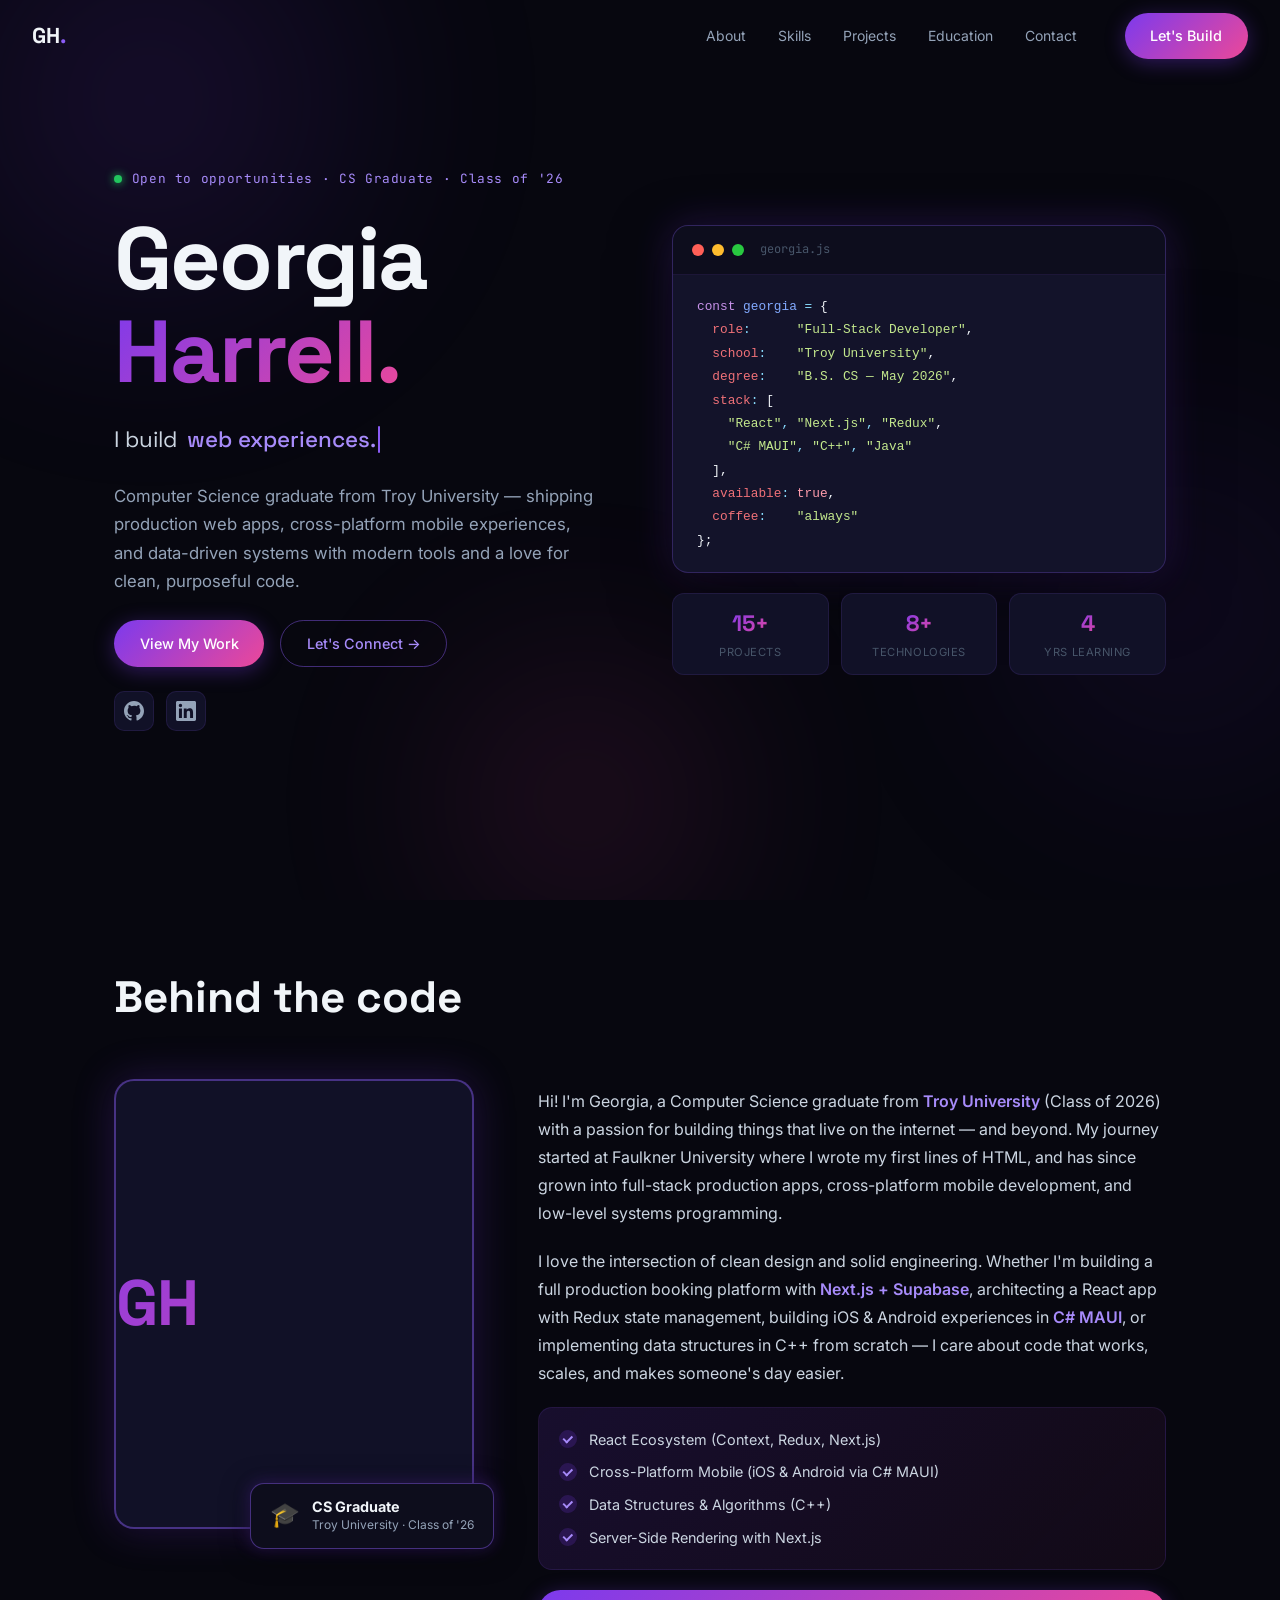
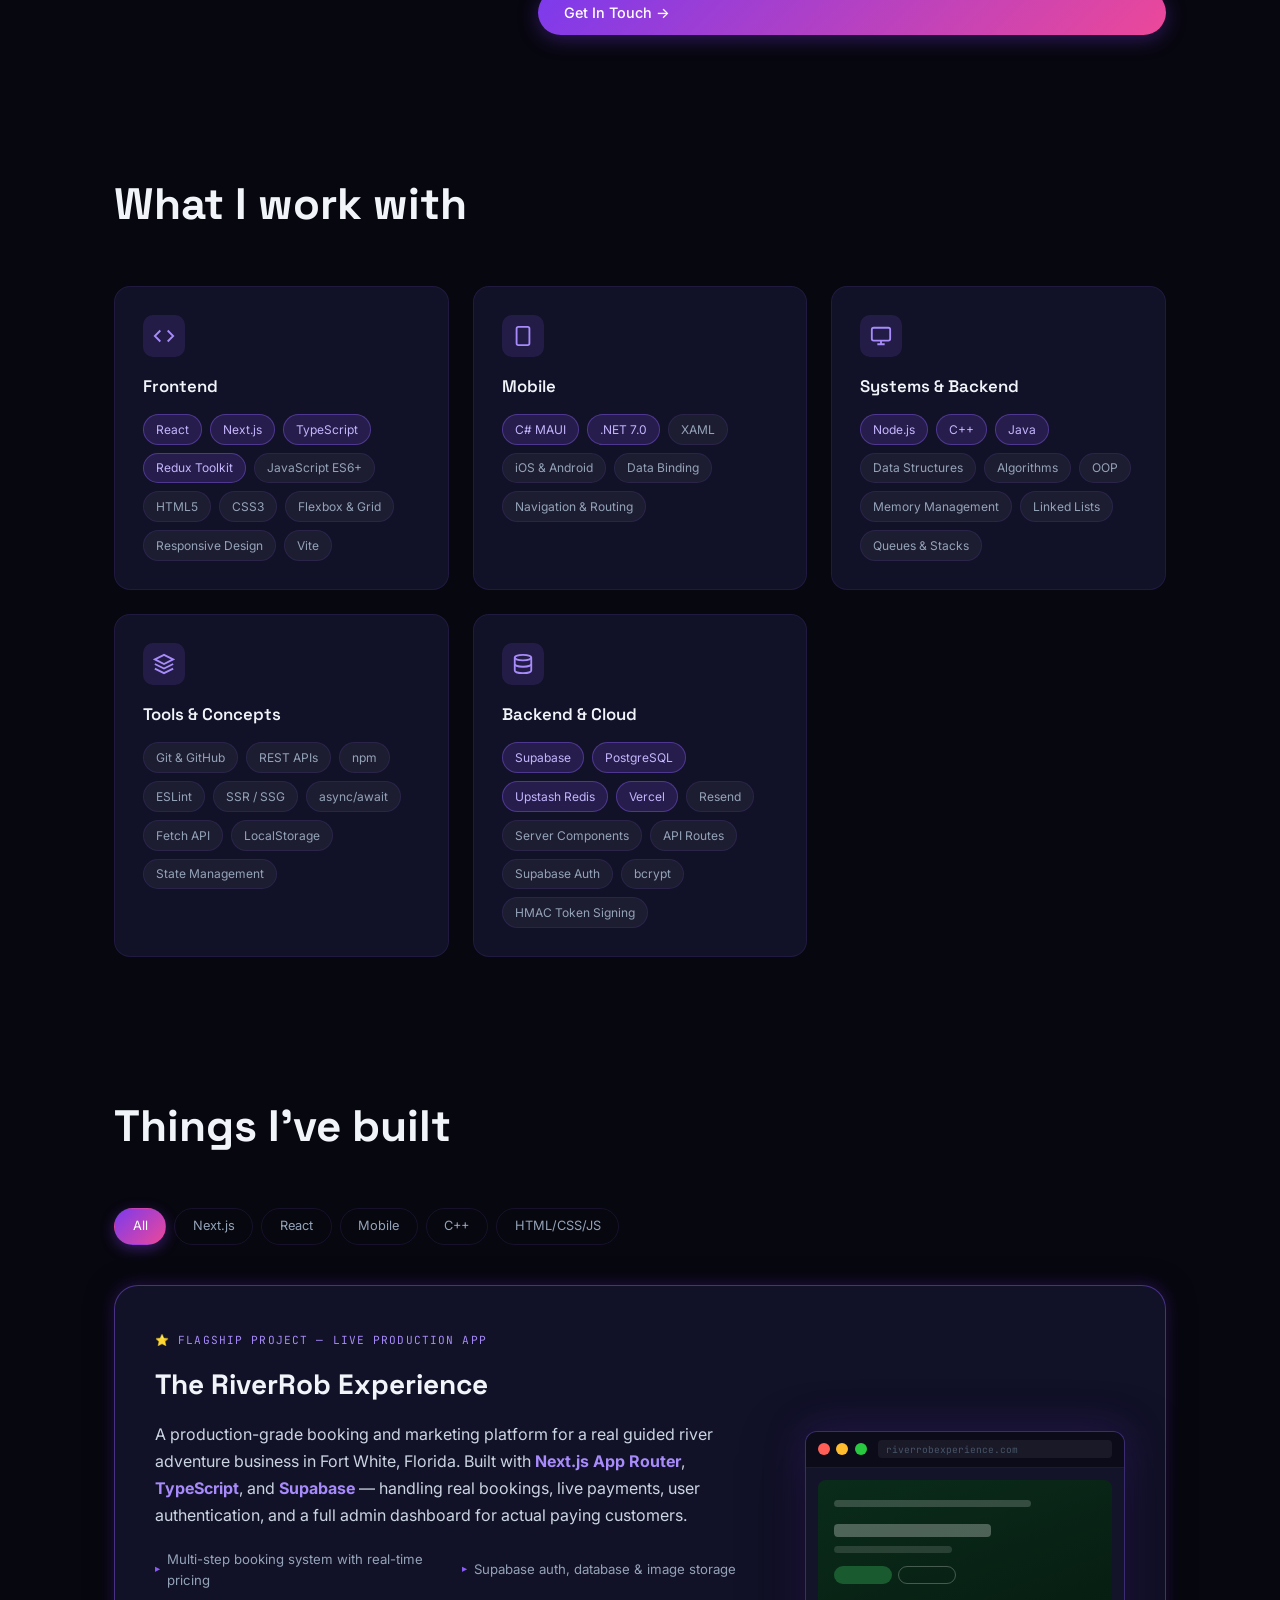
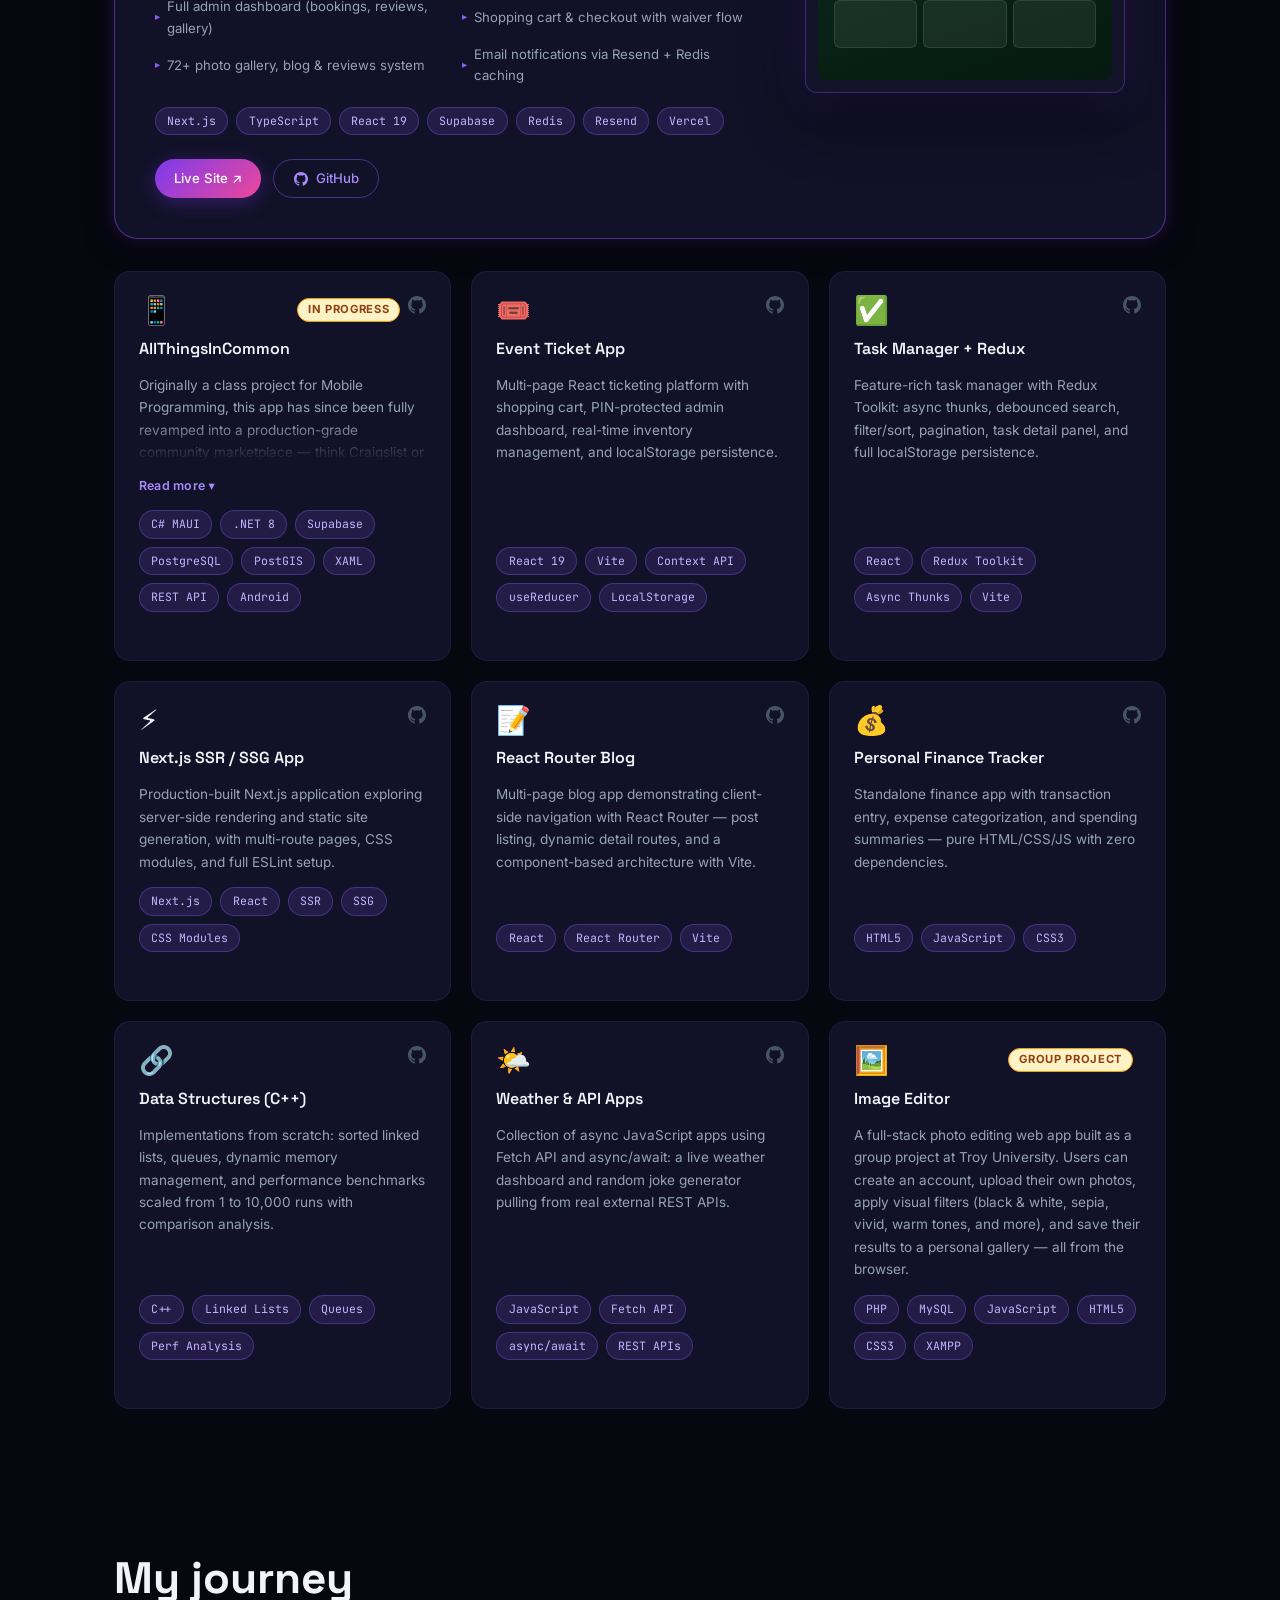
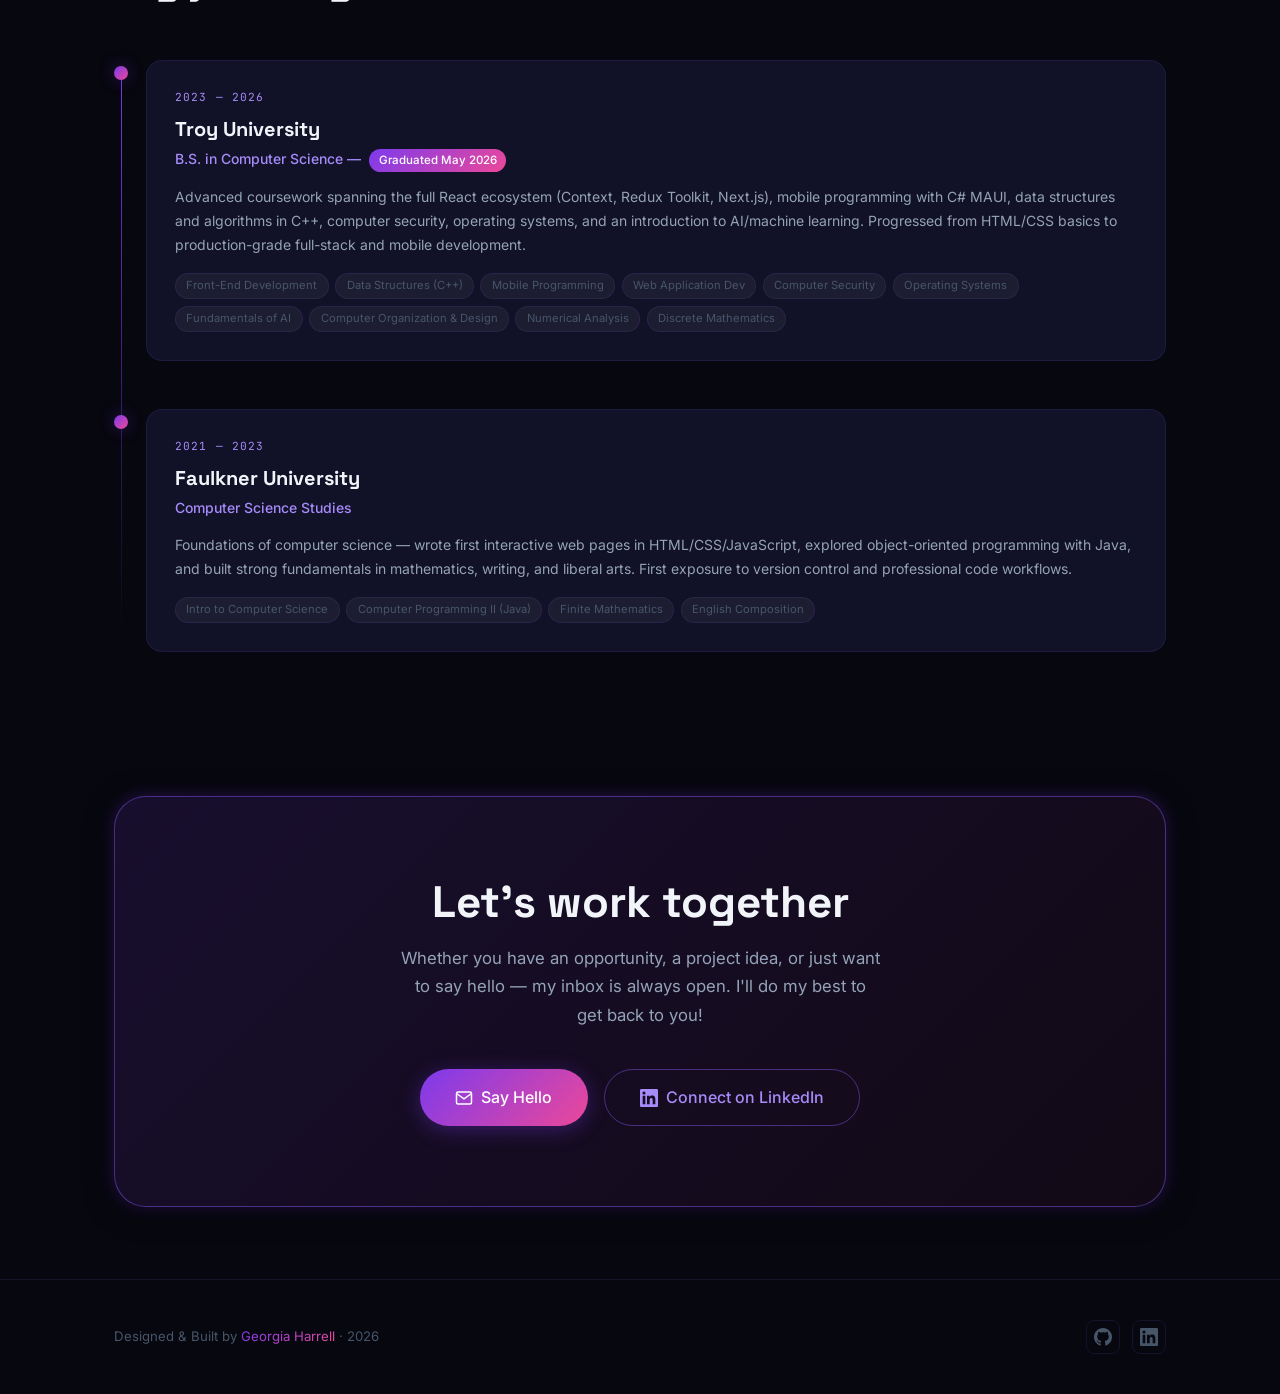
==== commit 7b5a315e: "Added Image Editor group project" ====
--- a/index.html
+++ b/index.html
@@ -536,6 +536,23 @@
             </div>
           </article>
 
+          <article class="project-card reveal-up" data-category="web">
+            <div class="pcard-top">
+              <span class="pcard-emoji" aria-hidden="true">🖼️</span>
+              <span class="pcard-wip" aria-label="Group project">Group Project</span>
+            </div>
+            <h3 class="pcard-title">Image Editor</h3>
+            <p class="pcard-desc">A full-stack photo editing web app built as a group project at Troy University. Users can create an account, upload their own photos, apply visual filters (black &amp; white, sepia, vivid, warm tones, and more), and save their results to a personal gallery — all from the browser.</p>
+            <div class="tech-tags">
+              <span class="ttag">PHP</span>
+              <span class="ttag">MySQL</span>
+              <span class="ttag">JavaScript</span>
+              <span class="ttag">HTML5</span>
+              <span class="ttag">CSS3</span>
+              <span class="ttag">XAMPP</span>
+            </div>
+          </article>
+
         </div>
       </div>
     </section>
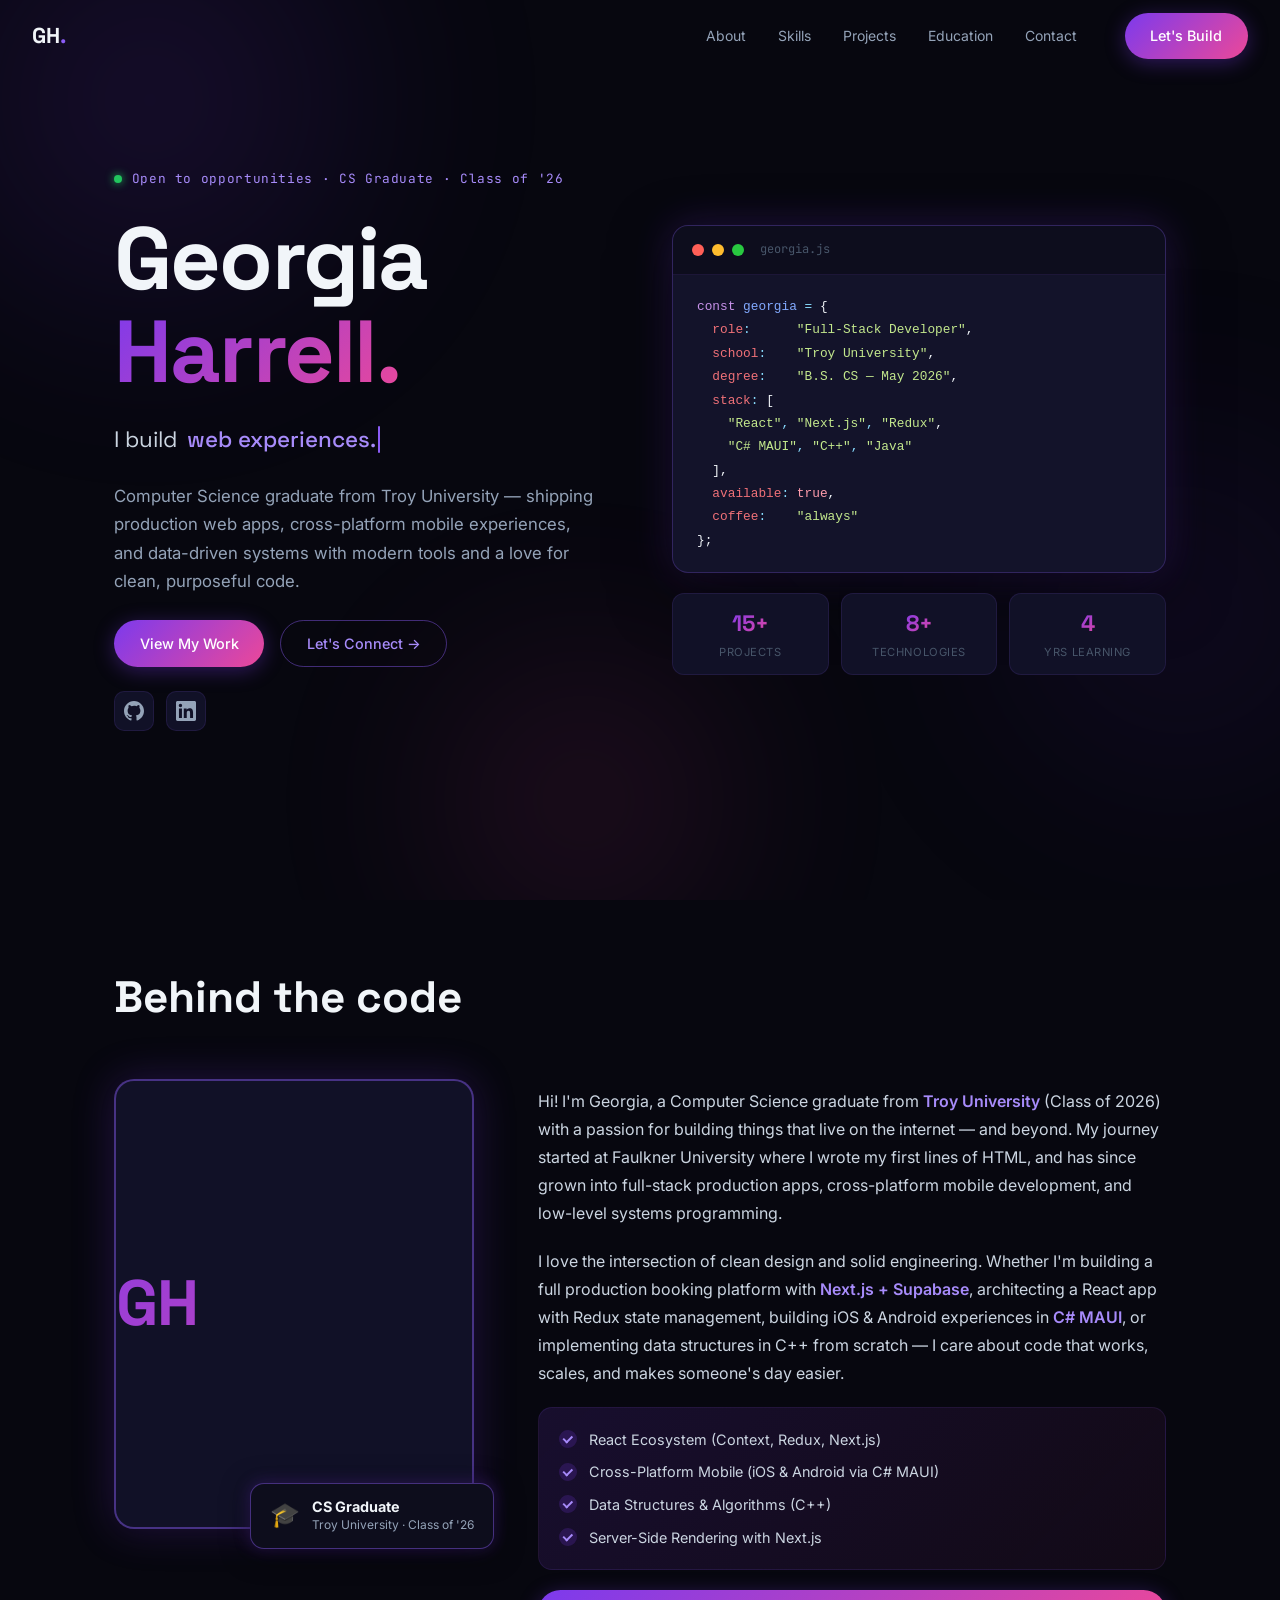
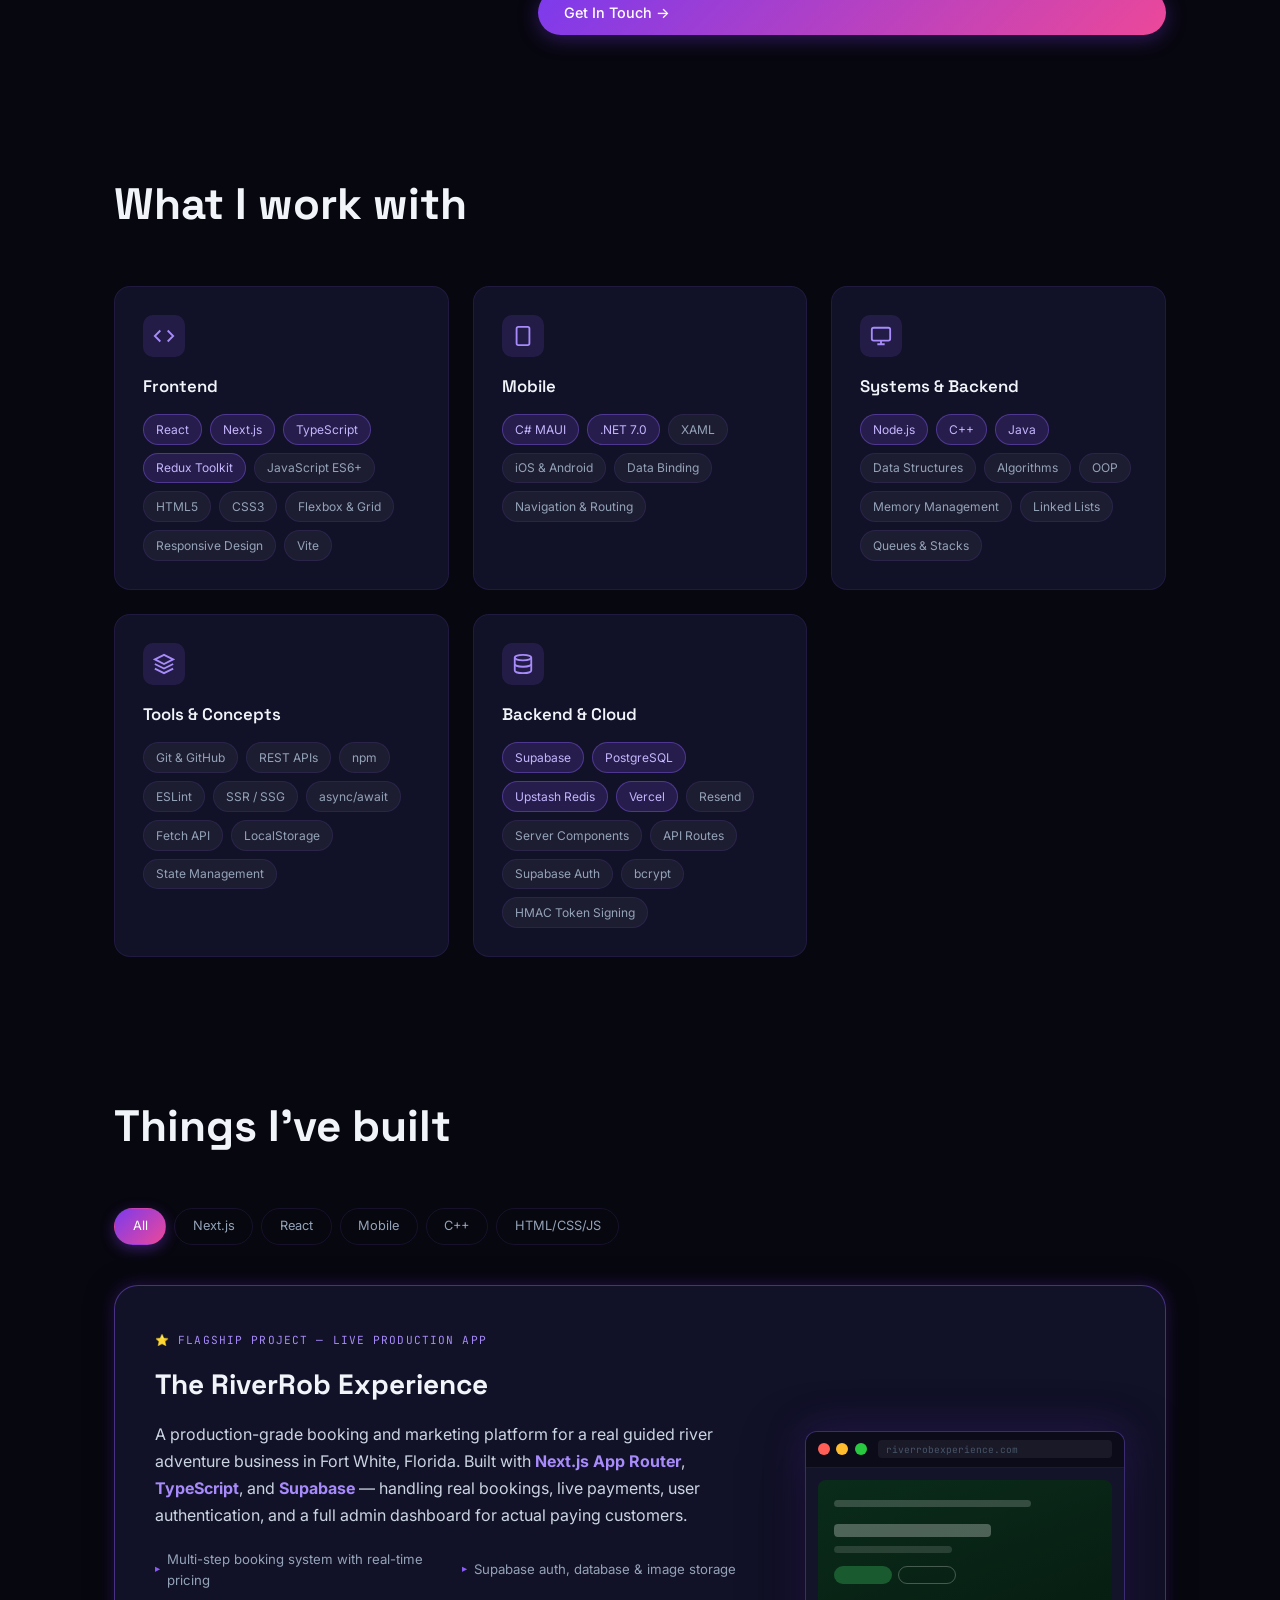
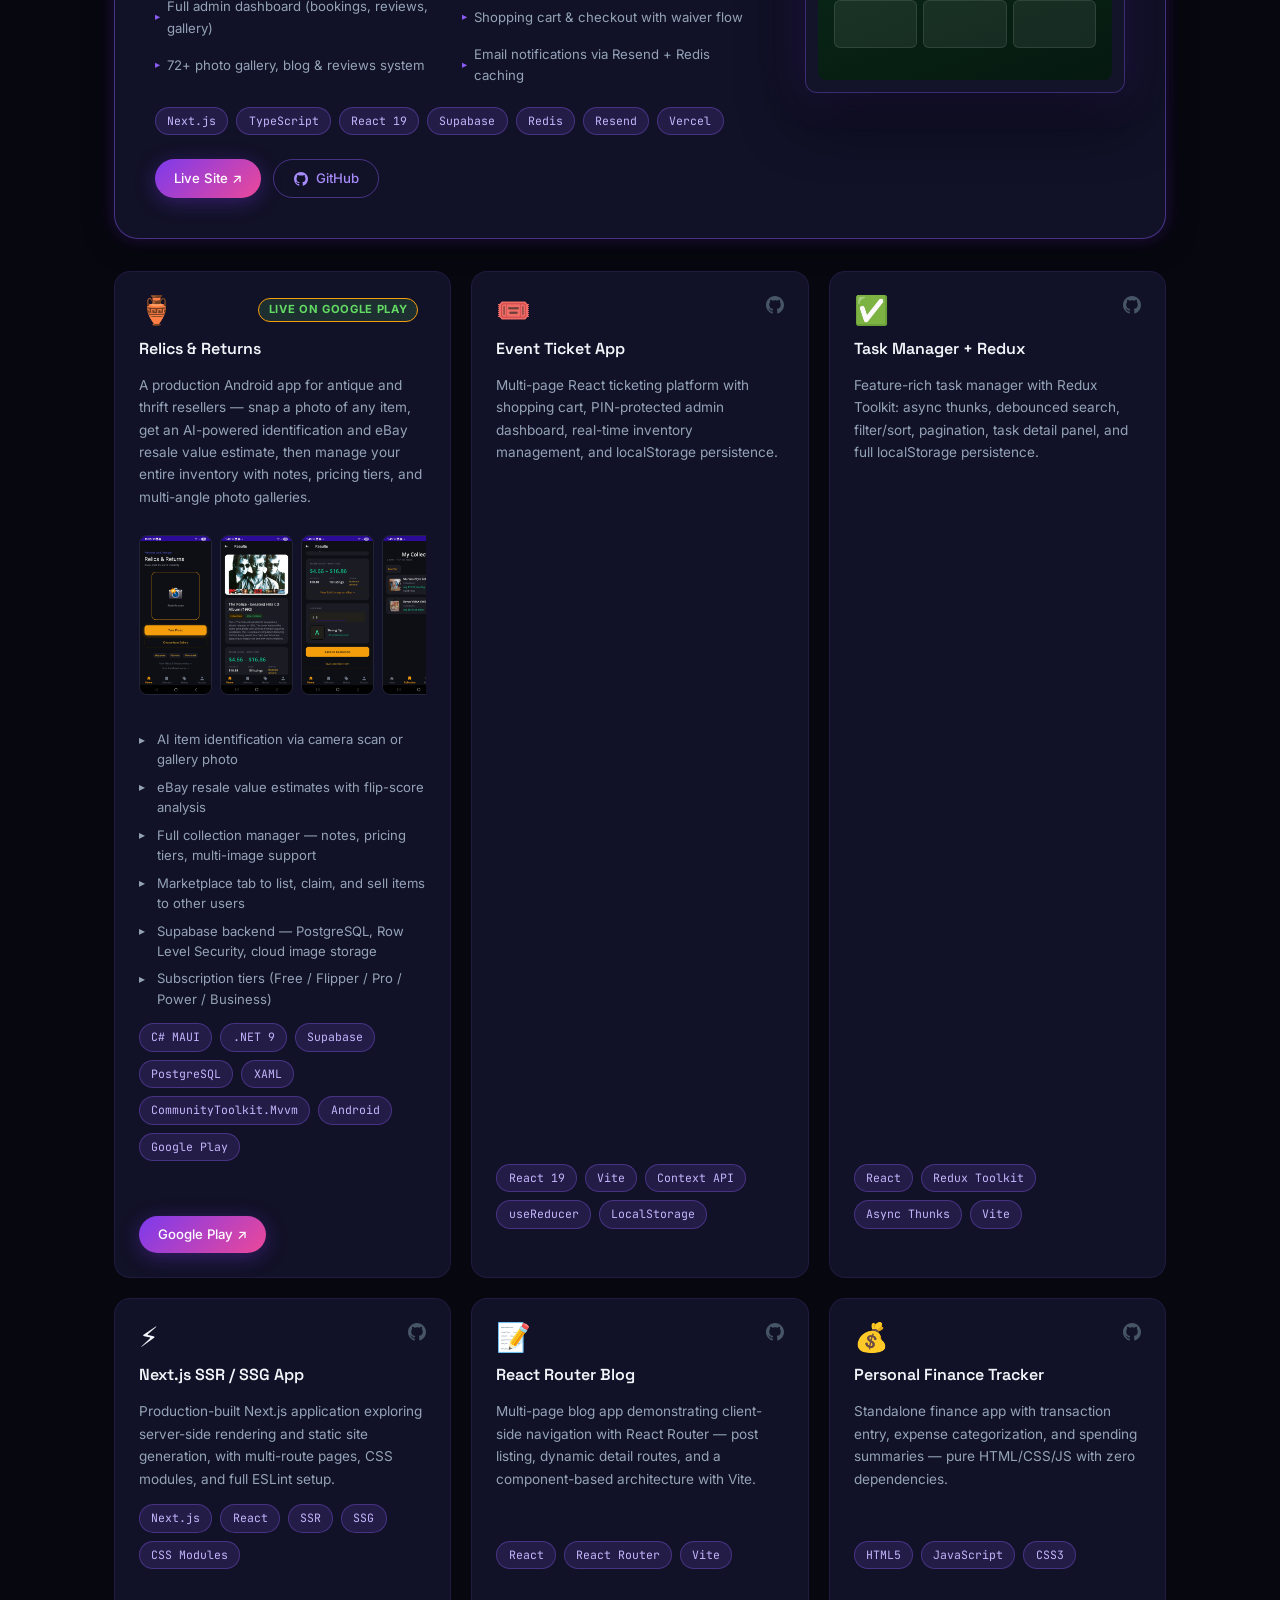
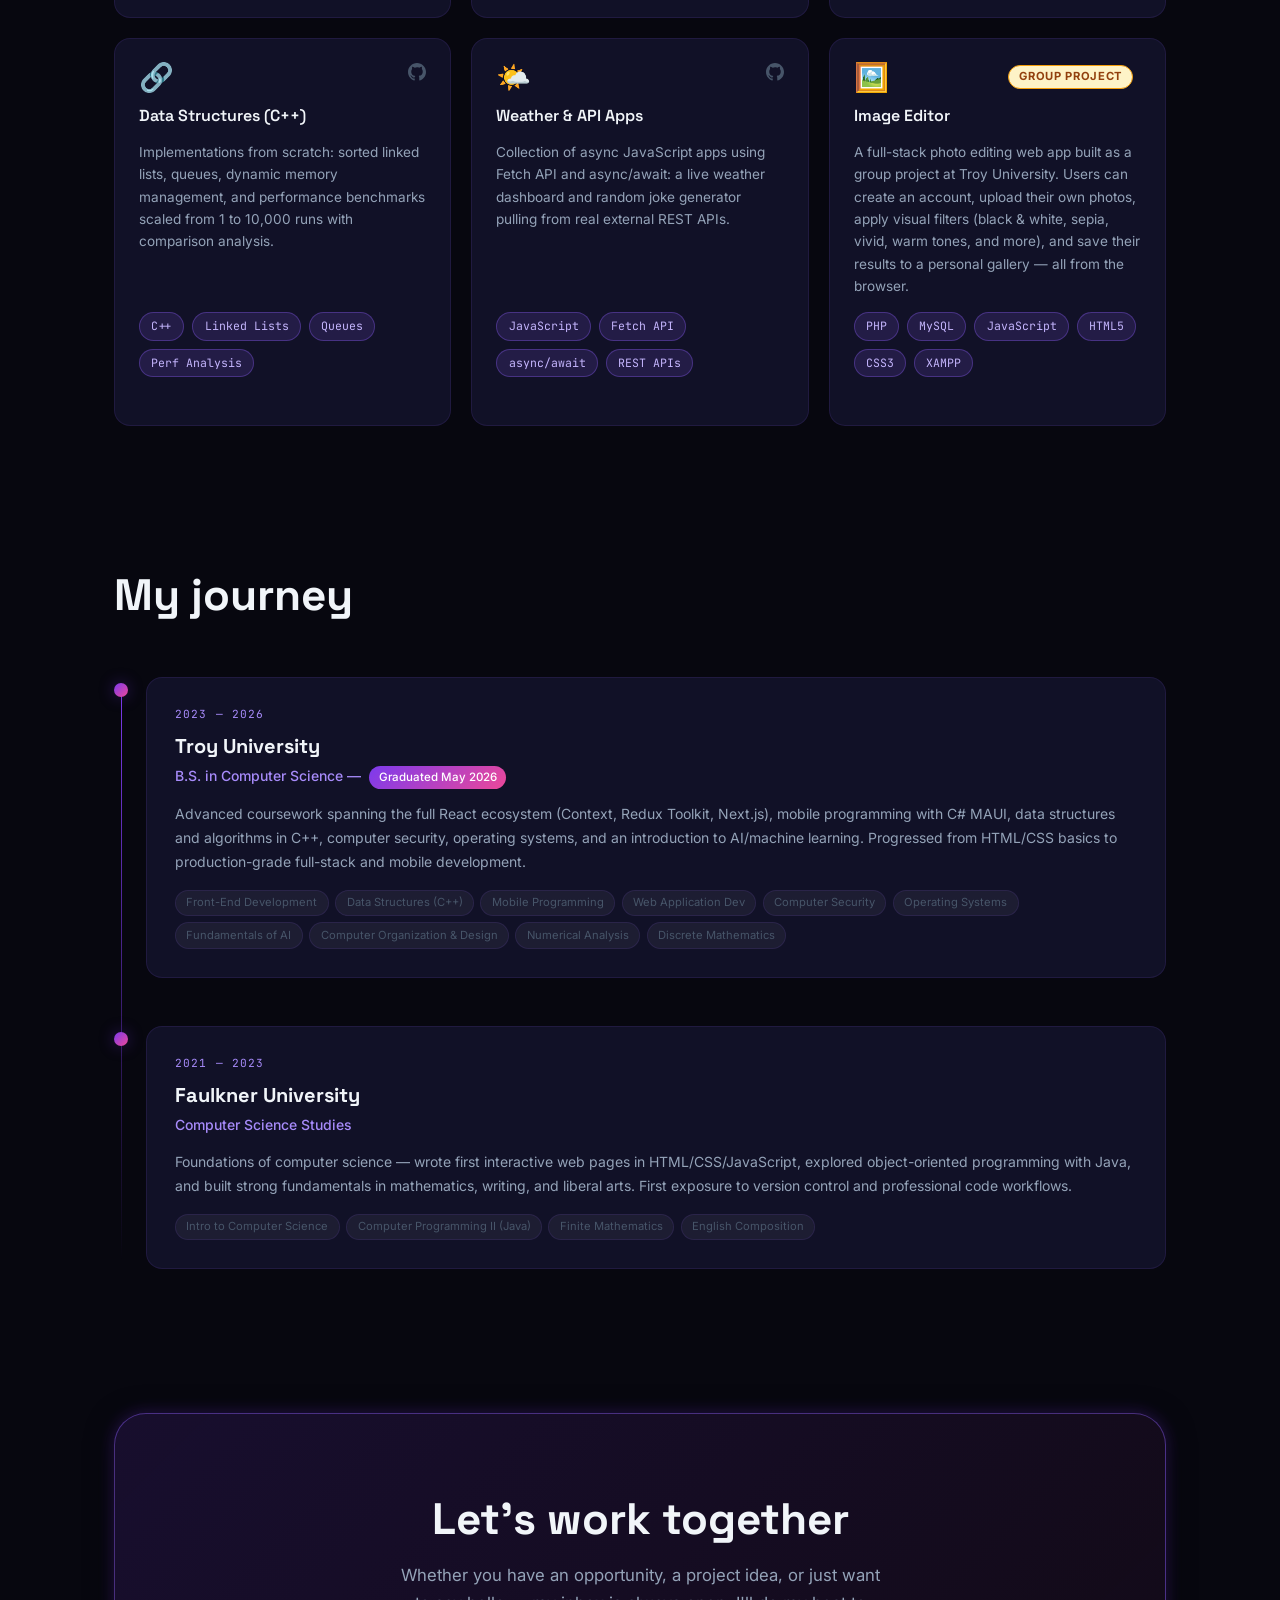
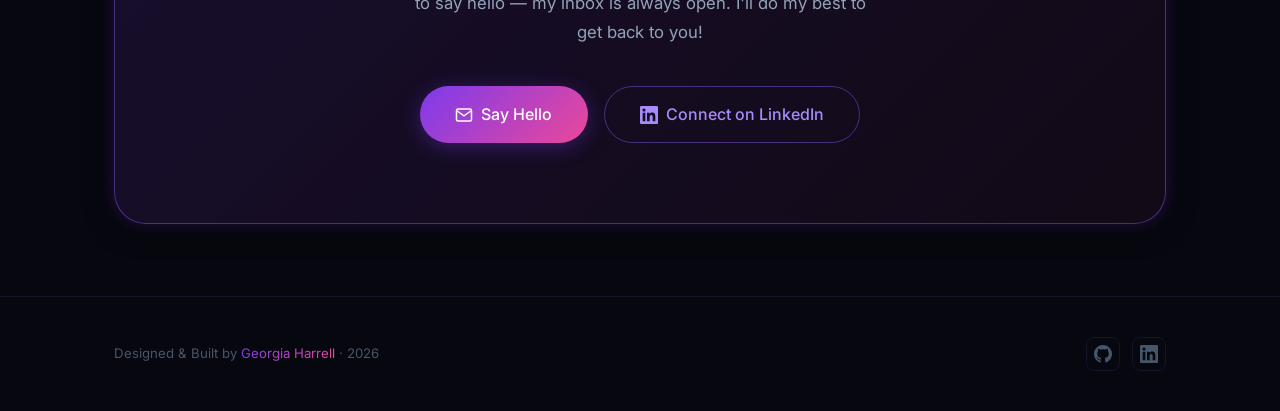
==== commit 81a978ad: "Replace AllThingsInCommon with Relics & Returns — live Google Play app" ====
--- a/index.html
+++ b/index.html
@@ -397,37 +397,39 @@
 
           <article class="project-card reveal-up" data-category="mobile">
             <div class="pcard-top">
-              <span class="pcard-emoji" aria-hidden="true">📱</span>
-              <span class="pcard-wip" aria-label="Work in progress">In Progress</span>
-              <a href="https://github.com/Georgia-Harrell/all-things-in-common" class="pcard-gh" aria-label="View AllThingsInCommon on GitHub" target="_blank" rel="noopener noreferrer"><svg width="18" height="18" viewBox="0 0 24 24" fill="currentColor"><path d="M12 0C5.374 0 0 5.373 0 12c0 5.302 3.438 9.8 8.207 11.387.599.111.793-.261.793-.577v-2.234c-3.338.726-4.033-1.416-4.033-1.416-.546-1.387-1.333-1.756-1.333-1.756-1.089-.745.083-.729.083-.729 1.205.084 1.839 1.237 1.839 1.237 1.07 1.834 2.807 1.304 3.492.997.107-.775.418-1.305.762-1.604-2.665-.305-5.467-1.334-5.467-5.931 0-1.311.469-2.381 1.236-3.221-.124-.303-.535-1.524.117-3.176 0 0 1.008-.322 3.301 1.23A11.509 11.509 0 0 1 12 5.803c1.02.005 2.047.138 3.006.404 2.291-1.552 3.297-1.23 3.297-1.23.653 1.653.242 2.874.118 3.176.77.84 1.235 1.911 1.235 3.221 0 4.609-2.807 5.624-5.479 5.921.43.372.823 1.102.823 2.222v3.293c0 .319.192.694.801.576C20.566 21.797 24 17.3 24 12c0-6.627-5.373-12-12-12z"/></svg></a>
-            </div>
-            <h3 class="pcard-title">AllThingsInCommon</h3>
-            <div class="pcard-body" id="atc-body">
-              <p class="pcard-desc">
-                Originally a class project for Mobile Programming, this app has since been fully revamped into a production-grade community marketplace — think Craigslist or Facebook Marketplace, but built exclusively for individual sellers and local communities.
-              </p>
-              <ul class="pcard-features">
-                <li>Supabase backend — PostgreSQL with PostGIS, Row Level Security, JWT auth, and cloud image storage</li>
-                <li>Full listing system with photo upload, GPS location capture, pricing, condition, and category</li>
-                <li>Four visibility levels: Public, Regional (state-wide), Local (city/county), and Group-only</li>
-                <li>Listing status workflow: Available &rarr; Claimed (soft hold) &rarr; Fulfilled (auto-removed from browse)</li>
-                <li>Groups system — public and private groups with invite codes, admin approval queue, member roster, and group chat</li>
-                <li>In-app 1-on-1 messaging tied to listings, plus broadcast group chat with per-sender bubbles</li>
-                <li>Multiple contact options per listing: in-app message, email, phone, or SMS</li>
-                <li>Native Android share sheet for sending group invite codes via any messaging app</li>
-                <li>Migrated from .NET 7 / local LiteDB to .NET 8 / cloud Supabase with full offline-safe error handling</li>
-              </ul>
-            </div>
-            <button class="pcard-readmore" id="atc-toggle" onclick="toggleATC()" aria-expanded="false">Read more ▾</button>
+              <span class="pcard-emoji" aria-hidden="true">🏺</span>
+              <span class="pcard-wip" style="background:rgba(99,220,99,.15);color:#63dc63;" aria-label="Live on Google Play">Live on Google Play</span>
+            </div>
+            <h3 class="pcard-title">Relics &amp; Returns</h3>
+            <p class="pcard-desc">
+              A production Android app for antique and thrift resellers — snap a photo of any item, get an AI-powered identification and eBay resale value estimate, then manage your entire inventory with notes, pricing tiers, and multi-angle photo galleries.
+            </p>
+            <div class="rr-screenshots" aria-label="App screenshots">
+              <img src="./assets/relics/rr1.jpg" alt="Relics &amp; Returns scan screen" loading="lazy">
+              <img src="./assets/relics/rr2.jpg" alt="Relics &amp; Returns results screen" loading="lazy">
+              <img src="./assets/relics/rr3.jpg" alt="Relics &amp; Returns collection screen" loading="lazy">
+              <img src="./assets/relics/rr4.jpg" alt="Relics &amp; Returns edit item screen" loading="lazy">
+            </div>
+            <ul class="pcard-features">
+              <li>AI item identification via camera scan or gallery photo</li>
+              <li>eBay resale value estimates with flip-score analysis</li>
+              <li>Full collection manager — notes, pricing tiers, multi-image support</li>
+              <li>Marketplace tab to list, claim, and sell items to other users</li>
+              <li>Supabase backend — PostgreSQL, Row Level Security, cloud image storage</li>
+              <li>Subscription tiers (Free / Flipper / Pro / Power / Business)</li>
+            </ul>
             <div class="tech-tags">
               <span class="ttag">C# MAUI</span>
-              <span class="ttag">.NET 8</span>
+              <span class="ttag">.NET 9</span>
               <span class="ttag">Supabase</span>
               <span class="ttag">PostgreSQL</span>
-              <span class="ttag">PostGIS</span>
               <span class="ttag">XAML</span>
-              <span class="ttag">REST API</span>
+              <span class="ttag">CommunityToolkit.Mvvm</span>
               <span class="ttag">Android</span>
+              <span class="ttag">Google Play</span>
+            </div>
+            <div class="project-links" style="margin-top:1rem;">
+              <a href="https://play.google.com/store/apps/details?id=com.harrelldesigns.relicsandreturns" class="btn btn-primary btn-sm" target="_blank" rel="noopener noreferrer">Google Play ↗</a>
             </div>
           </article>
 
@@ -659,14 +661,5 @@
   </footer>
 
   <script src="script.js"></script>
-  <script>
-    function toggleATC() {
-      const body   = document.getElementById('atc-body');
-      const btn    = document.getElementById('atc-toggle');
-      const open   = body.classList.toggle('expanded');
-      btn.textContent   = open ? 'Show less ▴' : 'Read more ▾';
-      btn.setAttribute('aria-expanded', open);
-    }
-  </script>
 </body>
 </html>
--- a/styles.css
+++ b/styles.css
@@ -912,6 +912,23 @@
 }
 
 .pcard-readmore:hover { color: var(--accent); }
+
+.rr-screenshots {
+  display: flex;
+  gap: .5rem;
+  margin: .75rem 0;
+  overflow-x: auto;
+  scrollbar-width: none;
+}
+.rr-screenshots::-webkit-scrollbar { display: none; }
+.rr-screenshots img {
+  height: 160px;
+  width: auto;
+  border-radius: 8px;
+  object-fit: cover;
+  flex-shrink: 0;
+  border: 1px solid rgba(255,255,255,.08);
+}
 
 .pcard-wip {
   font-size: .7rem;
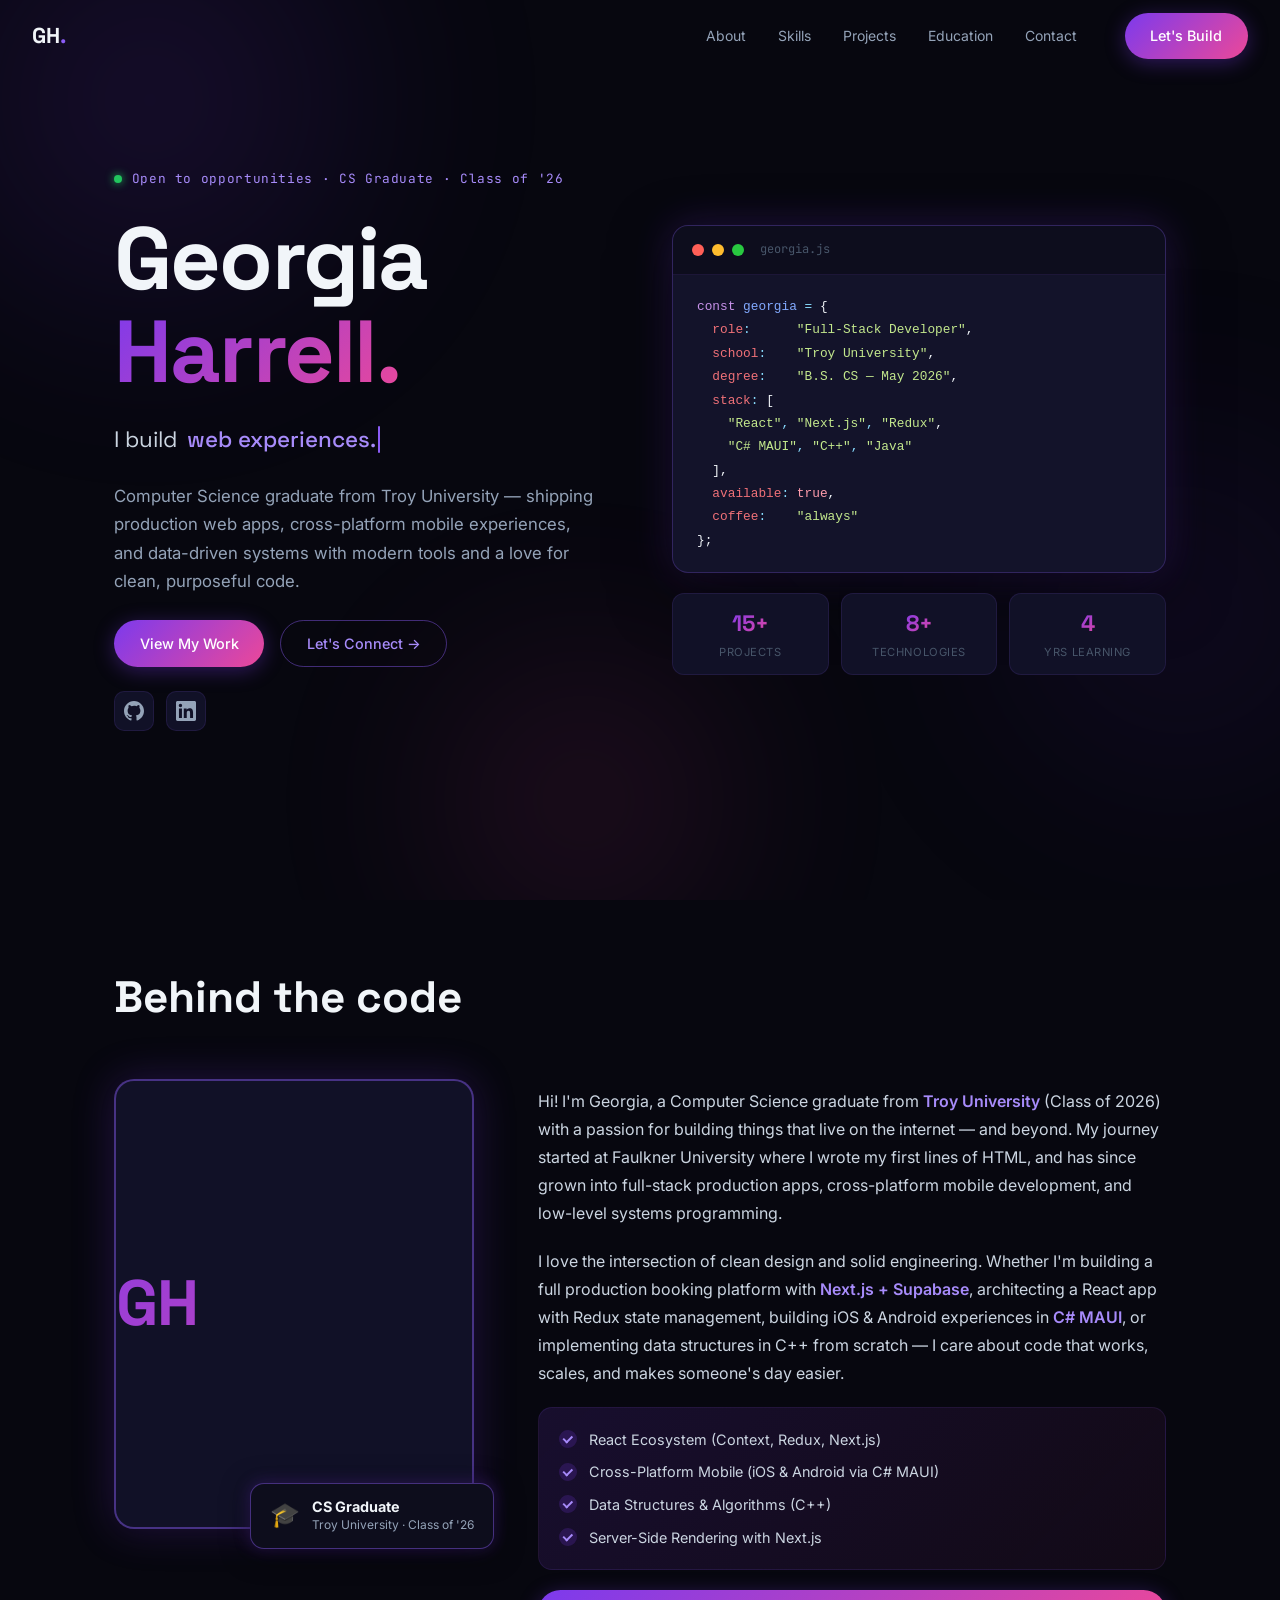
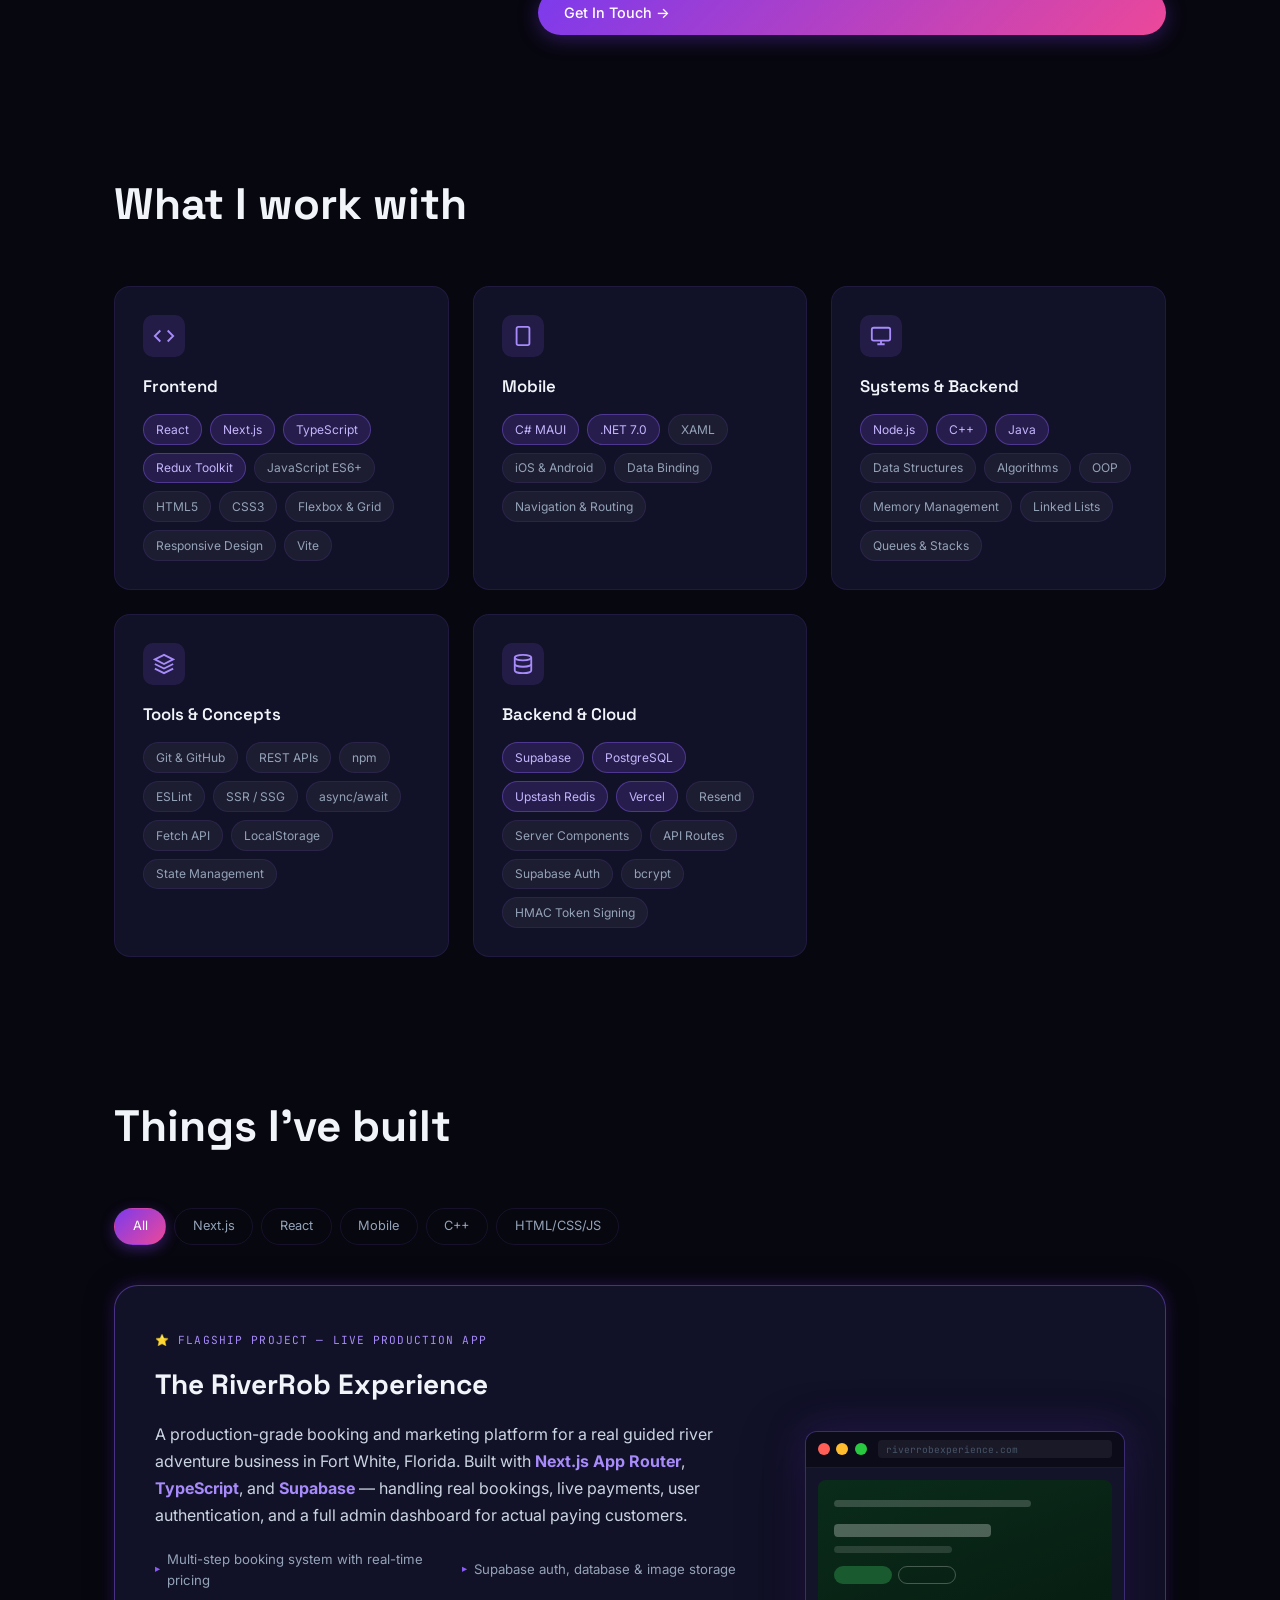
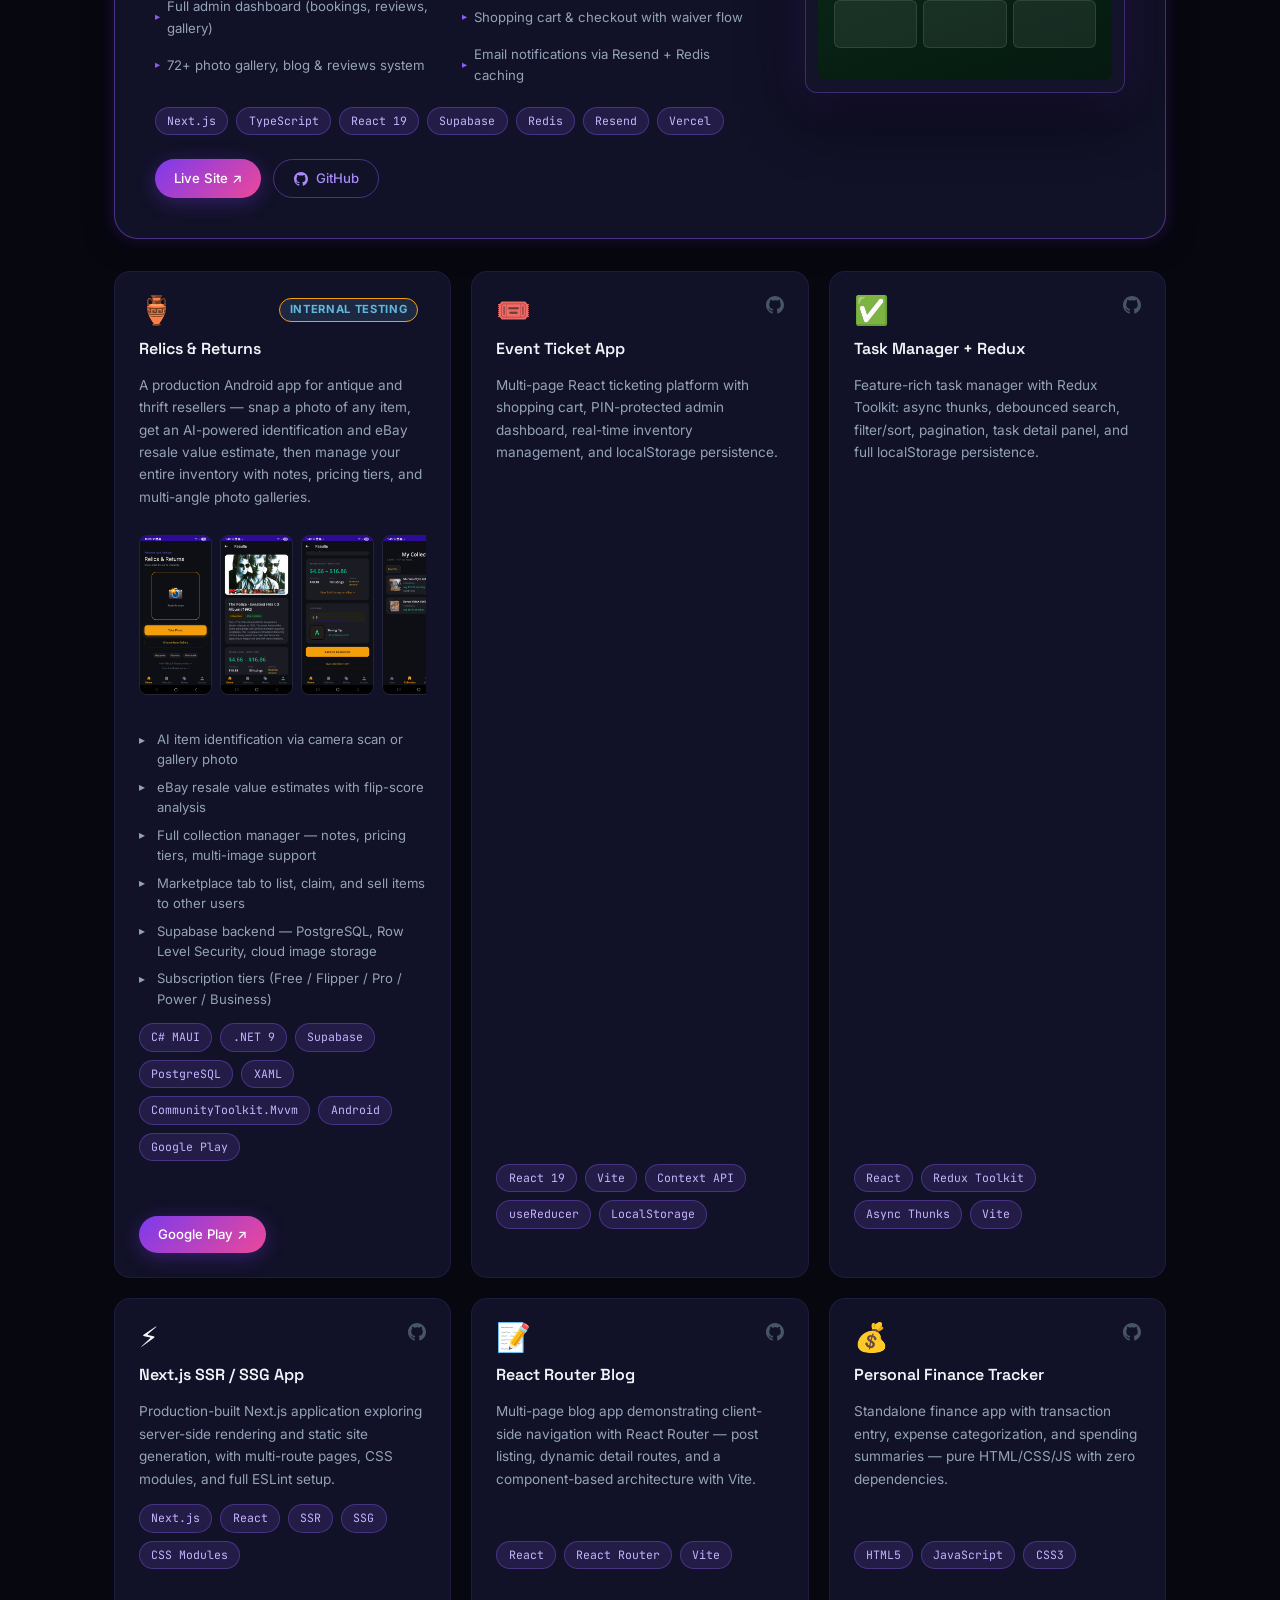
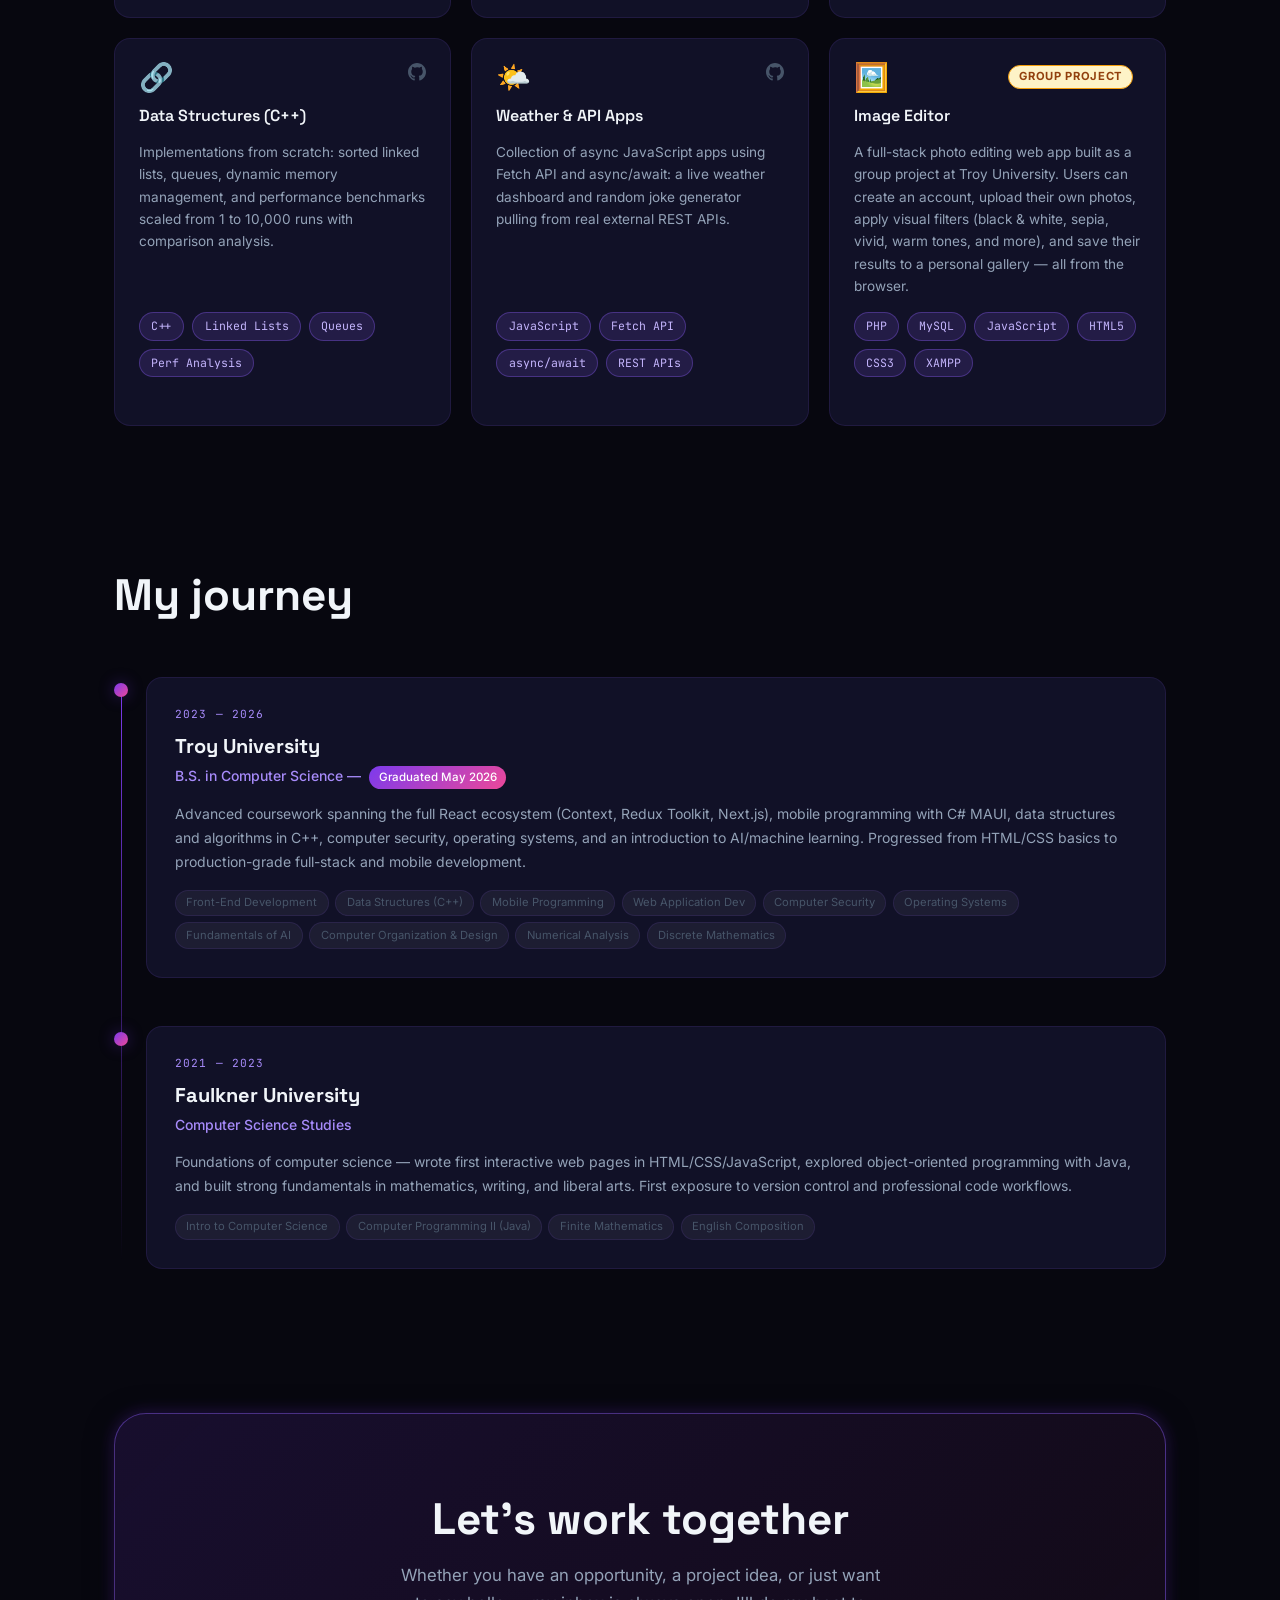
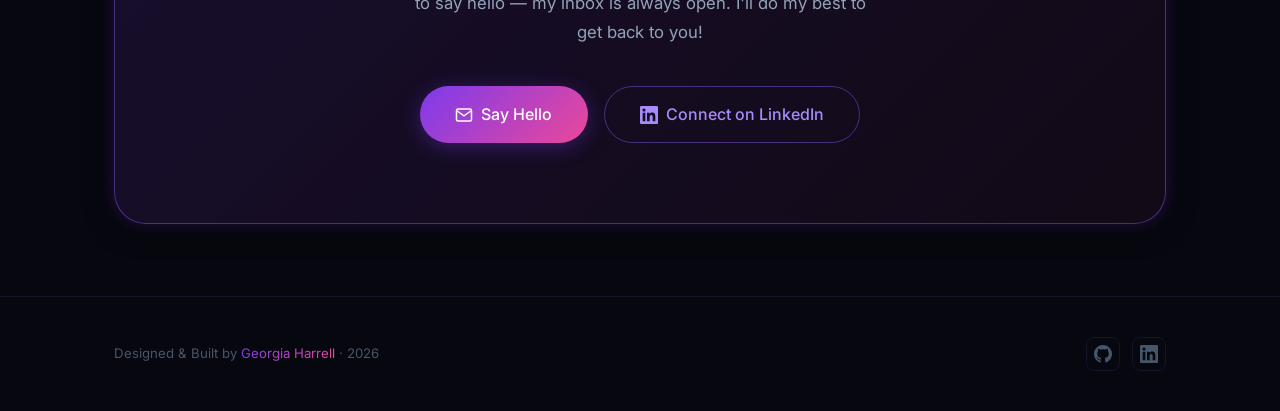
==== commit 4884ff7a: "Fix badge: Internal Testing (not live yet)" ====
--- a/index.html
+++ b/index.html
@@ -398,7 +398,7 @@
           <article class="project-card reveal-up" data-category="mobile">
             <div class="pcard-top">
               <span class="pcard-emoji" aria-hidden="true">🏺</span>
-              <span class="pcard-wip" style="background:rgba(99,220,99,.15);color:#63dc63;" aria-label="Live on Google Play">Live on Google Play</span>
+              <span class="pcard-wip" style="background:rgba(99,180,220,.15);color:#63b8dc;" aria-label="Internal Testing">Internal Testing</span>
             </div>
             <h3 class="pcard-title">Relics &amp; Returns</h3>
             <p class="pcard-desc">
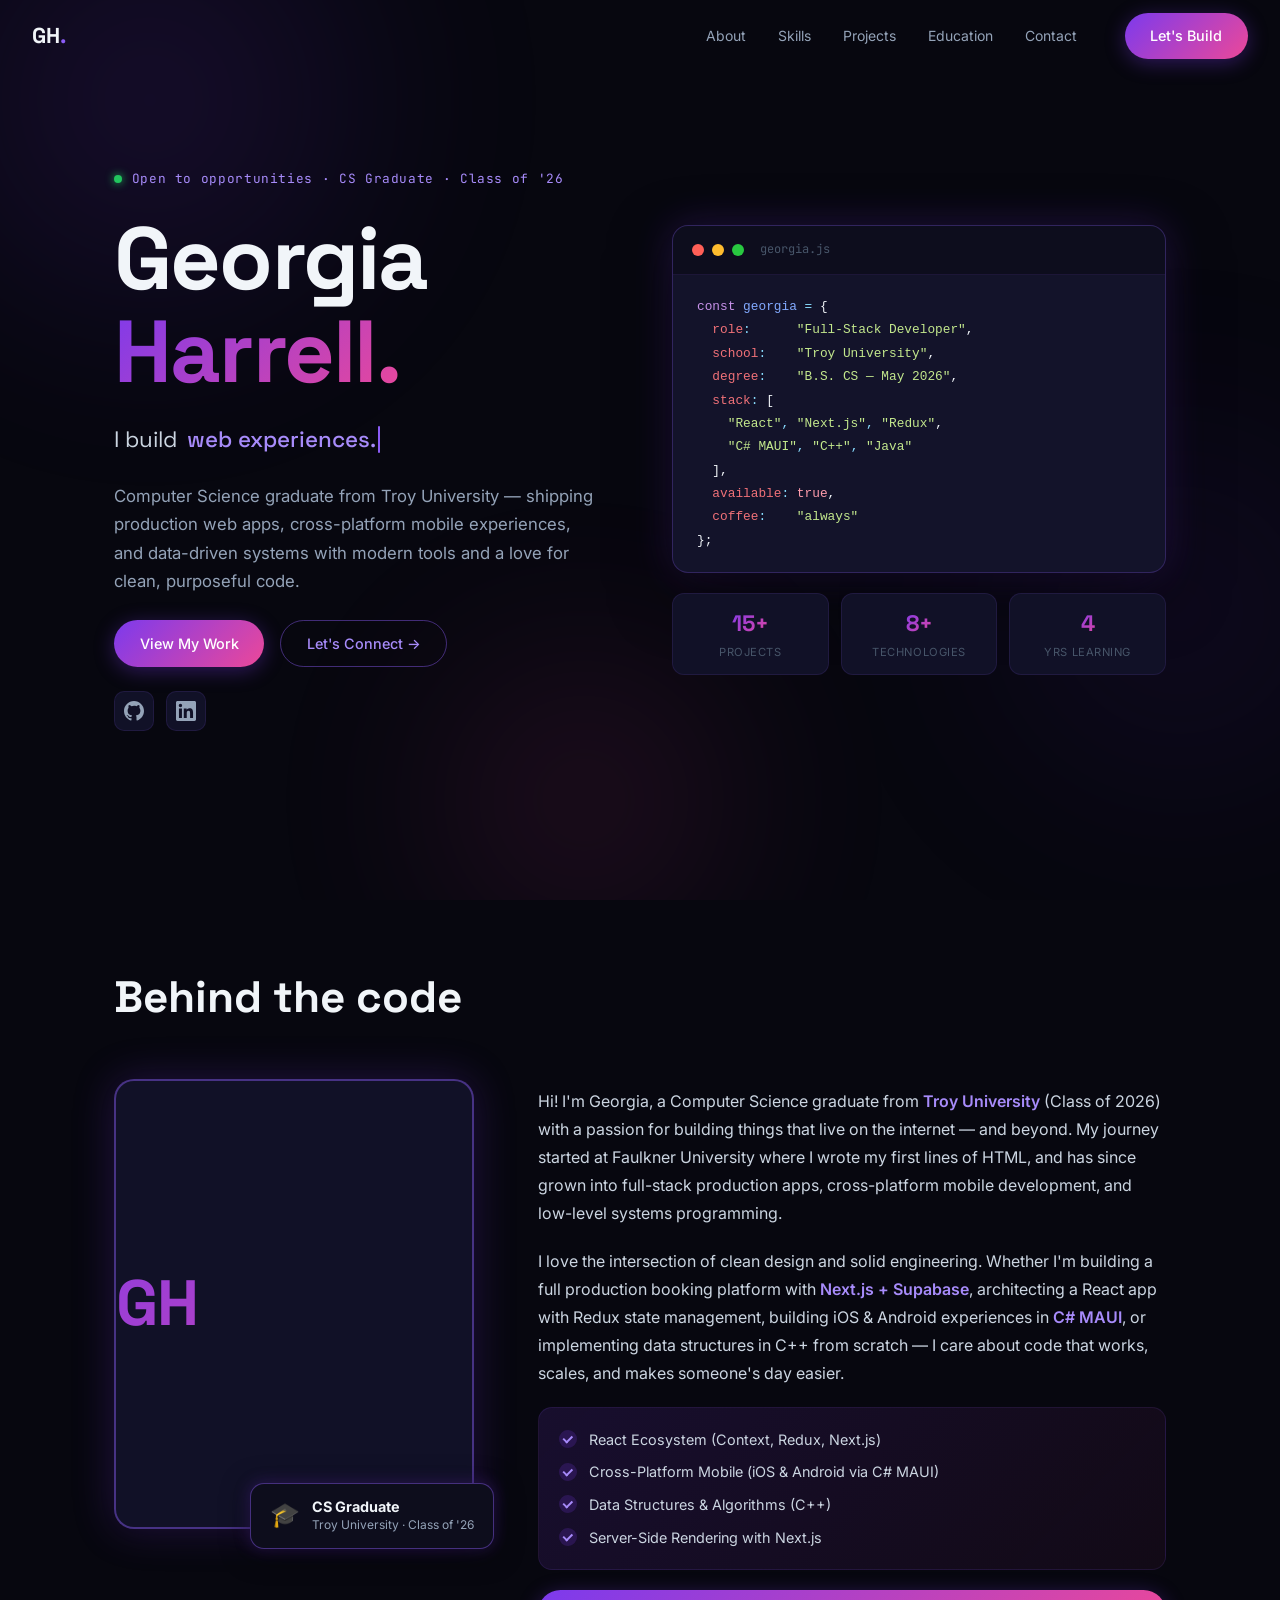
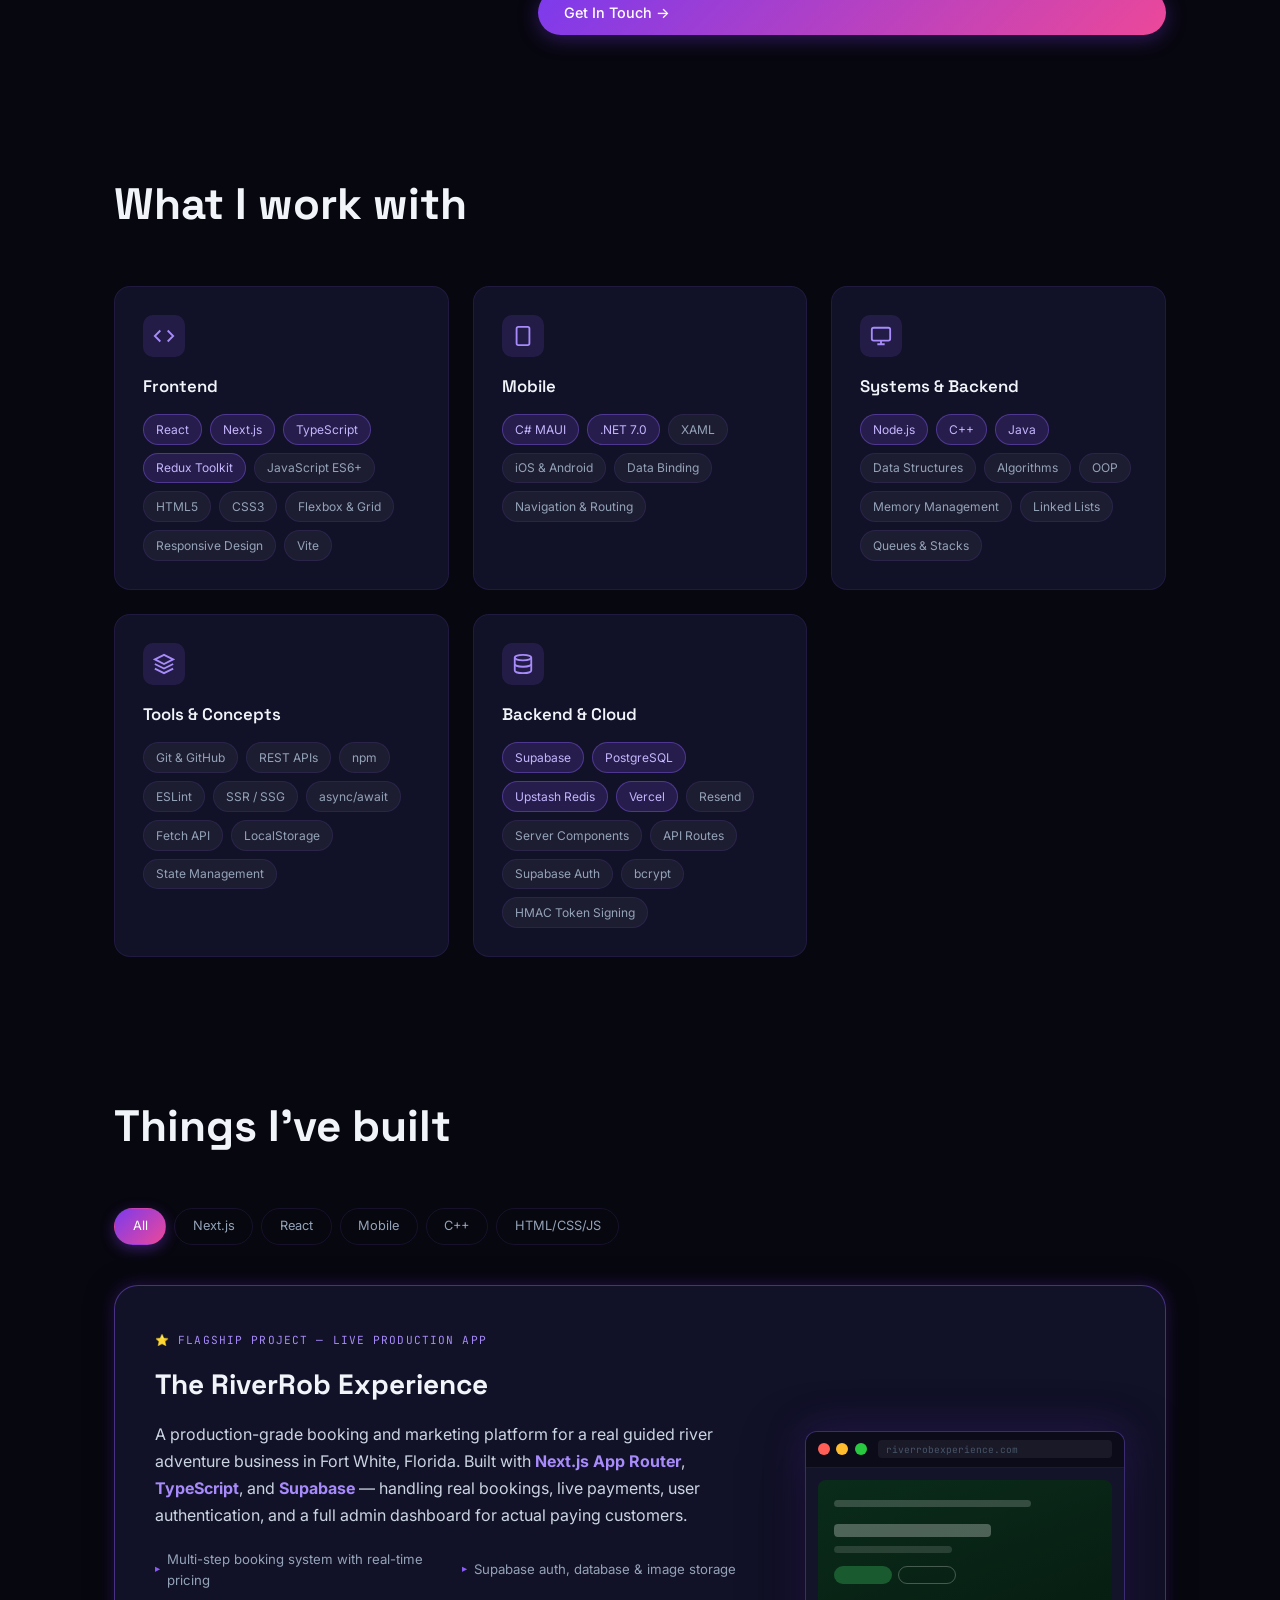
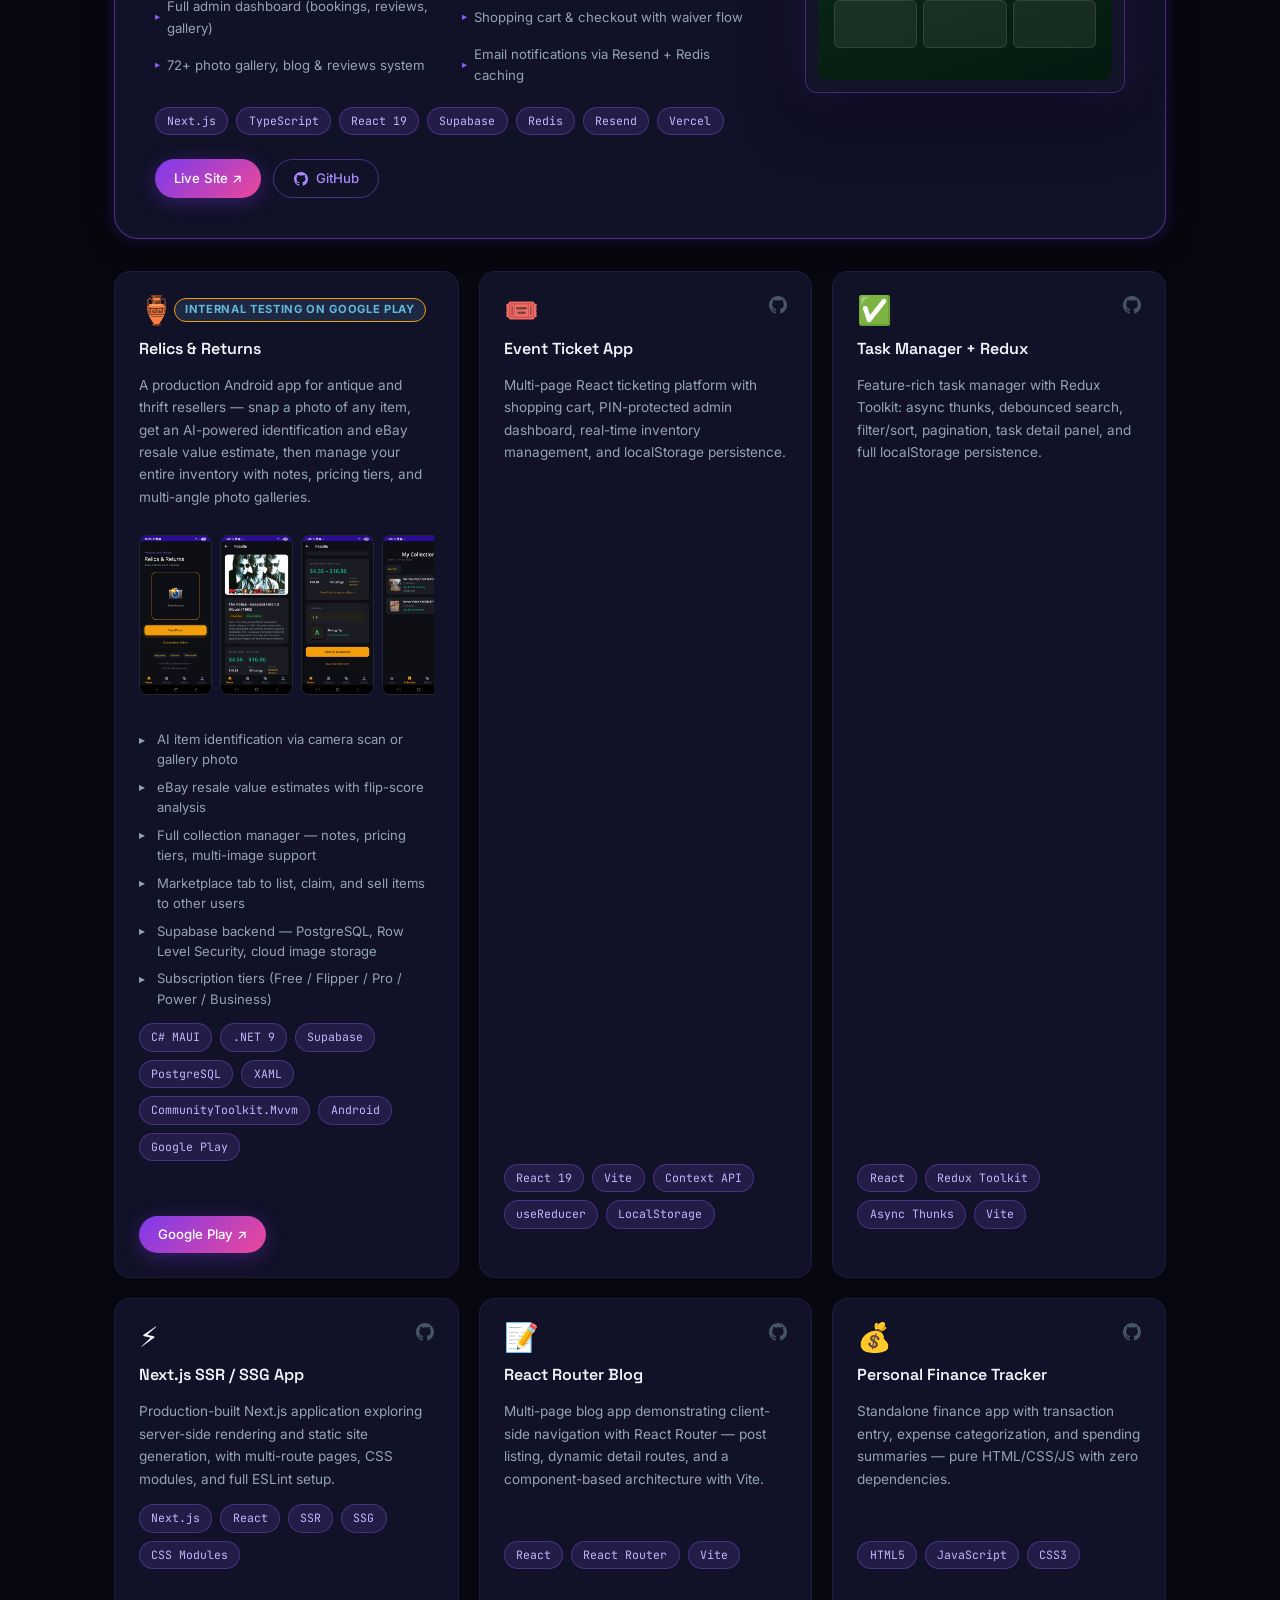
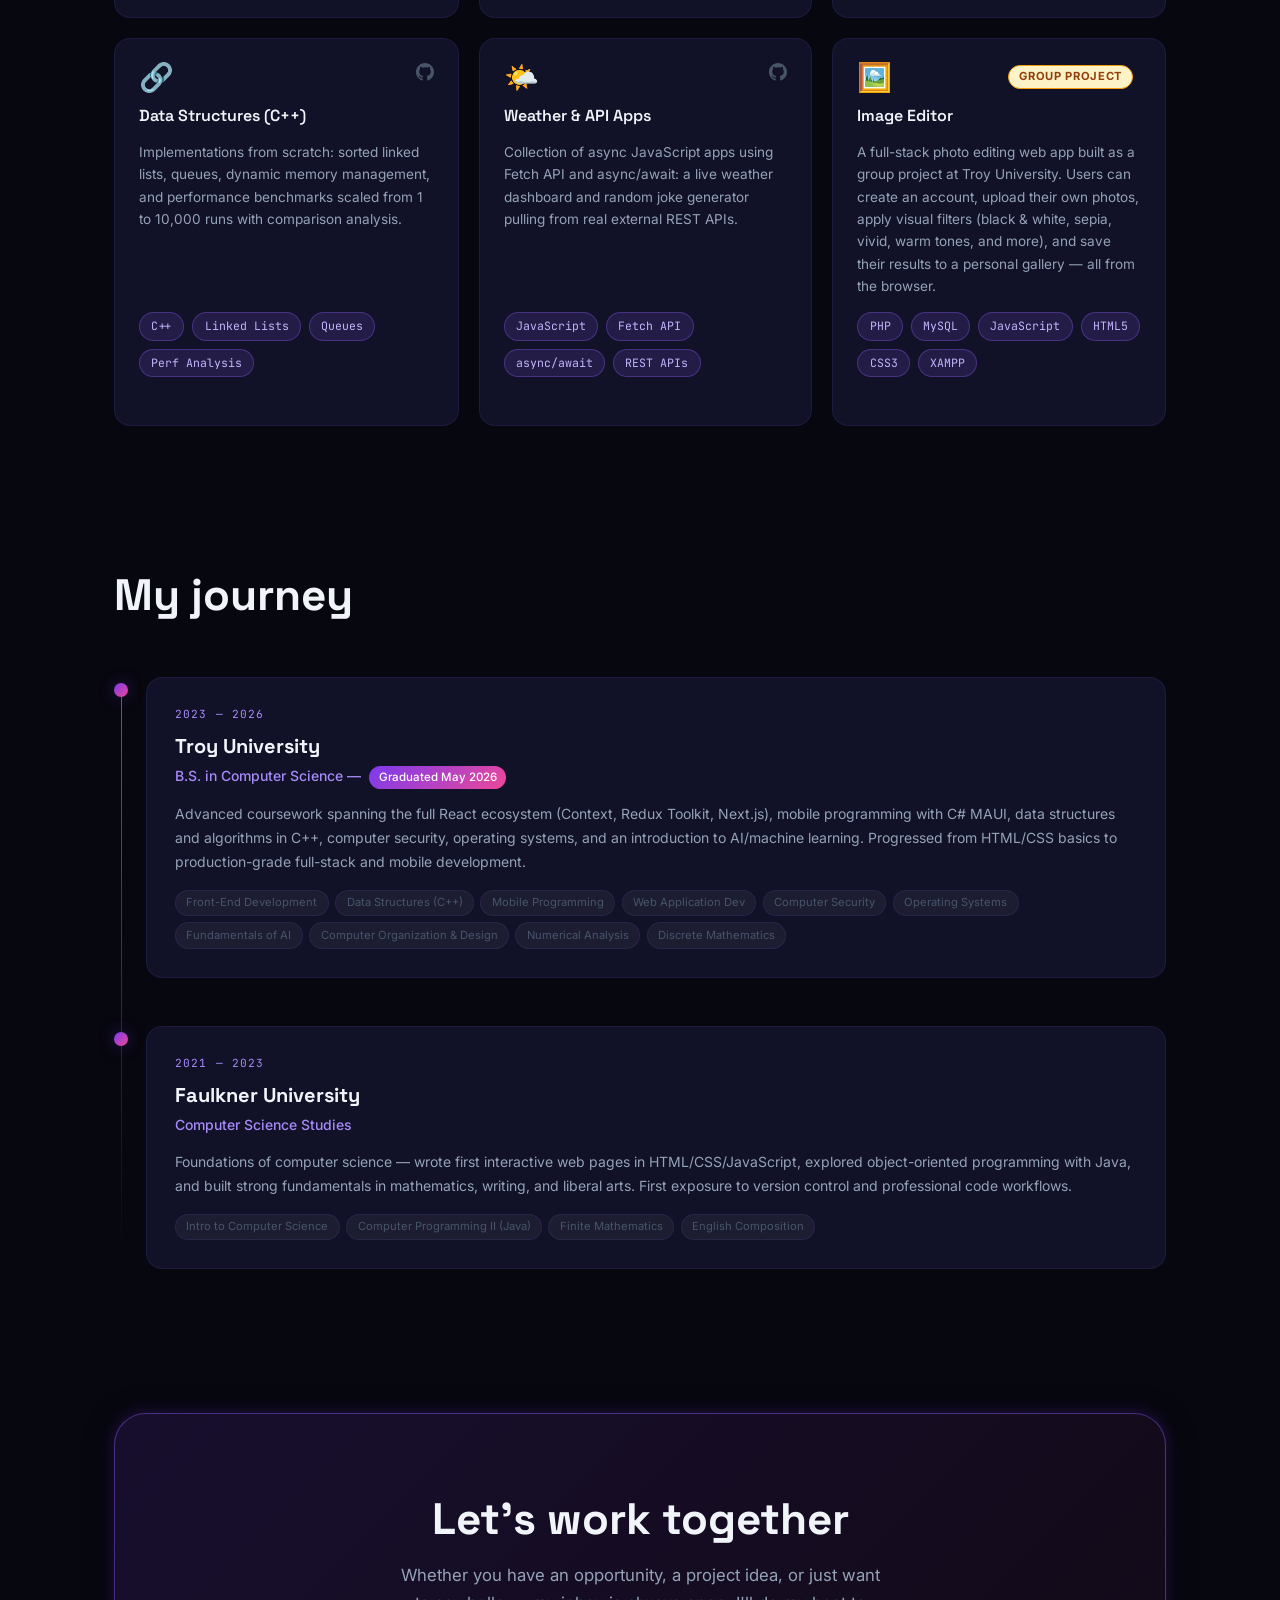
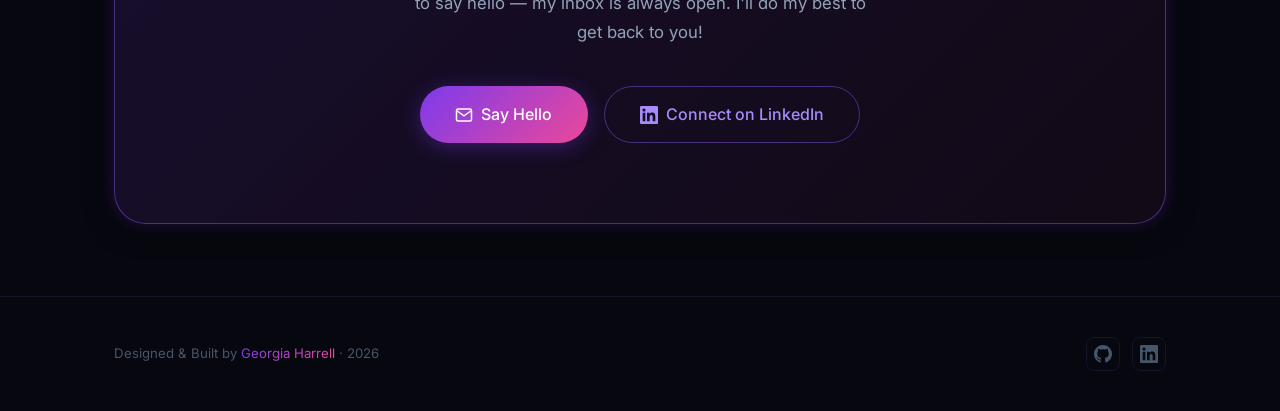
==== commit e24ae414: "Update badge to 'Internal Testing on Google Play'" ====
--- a/index.html
+++ b/index.html
@@ -398,7 +398,7 @@
           <article class="project-card reveal-up" data-category="mobile">
             <div class="pcard-top">
               <span class="pcard-emoji" aria-hidden="true">🏺</span>
-              <span class="pcard-wip" style="background:rgba(99,180,220,.15);color:#63b8dc;" aria-label="Internal Testing">Internal Testing</span>
+              <span class="pcard-wip" style="background:rgba(99,180,220,.15);color:#63b8dc;" aria-label="Internal Testing">Internal Testing on Google Play</span>
             </div>
             <h3 class="pcard-title">Relics &amp; Returns</h3>
             <p class="pcard-desc">
